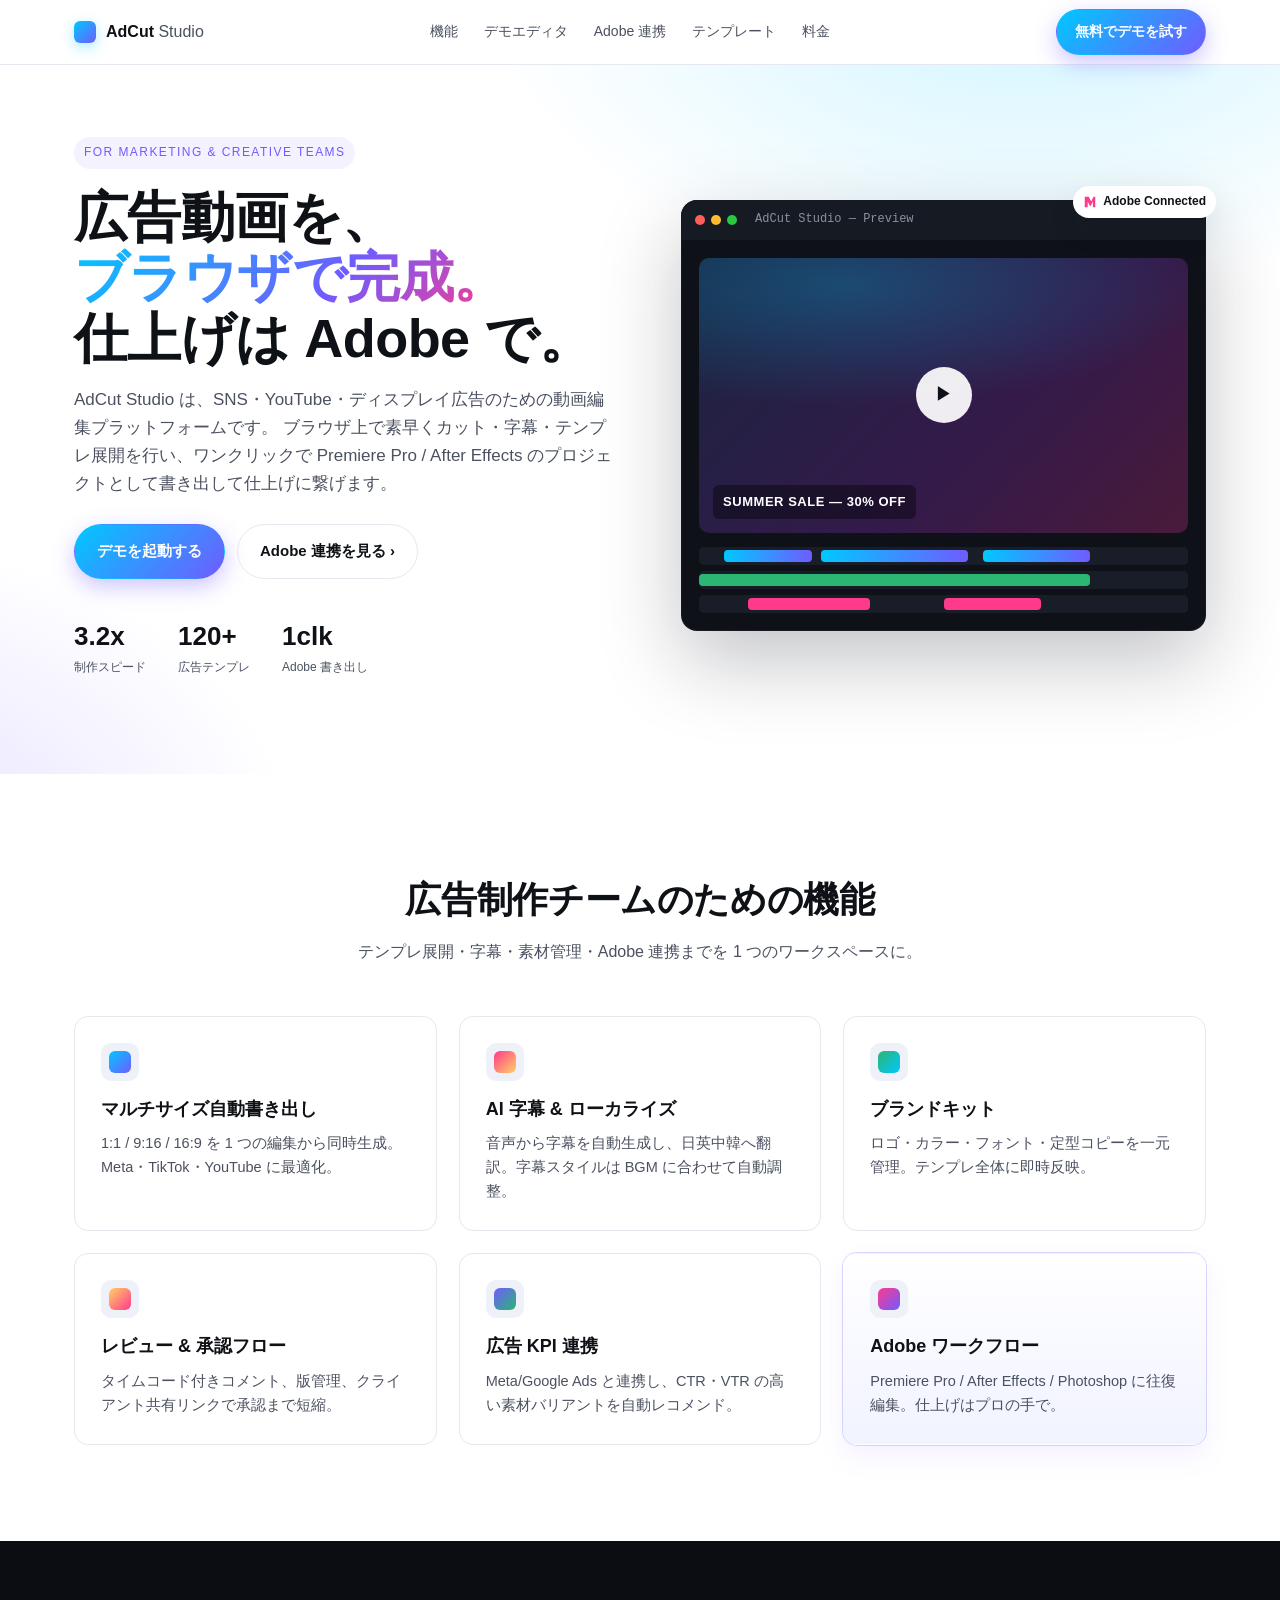
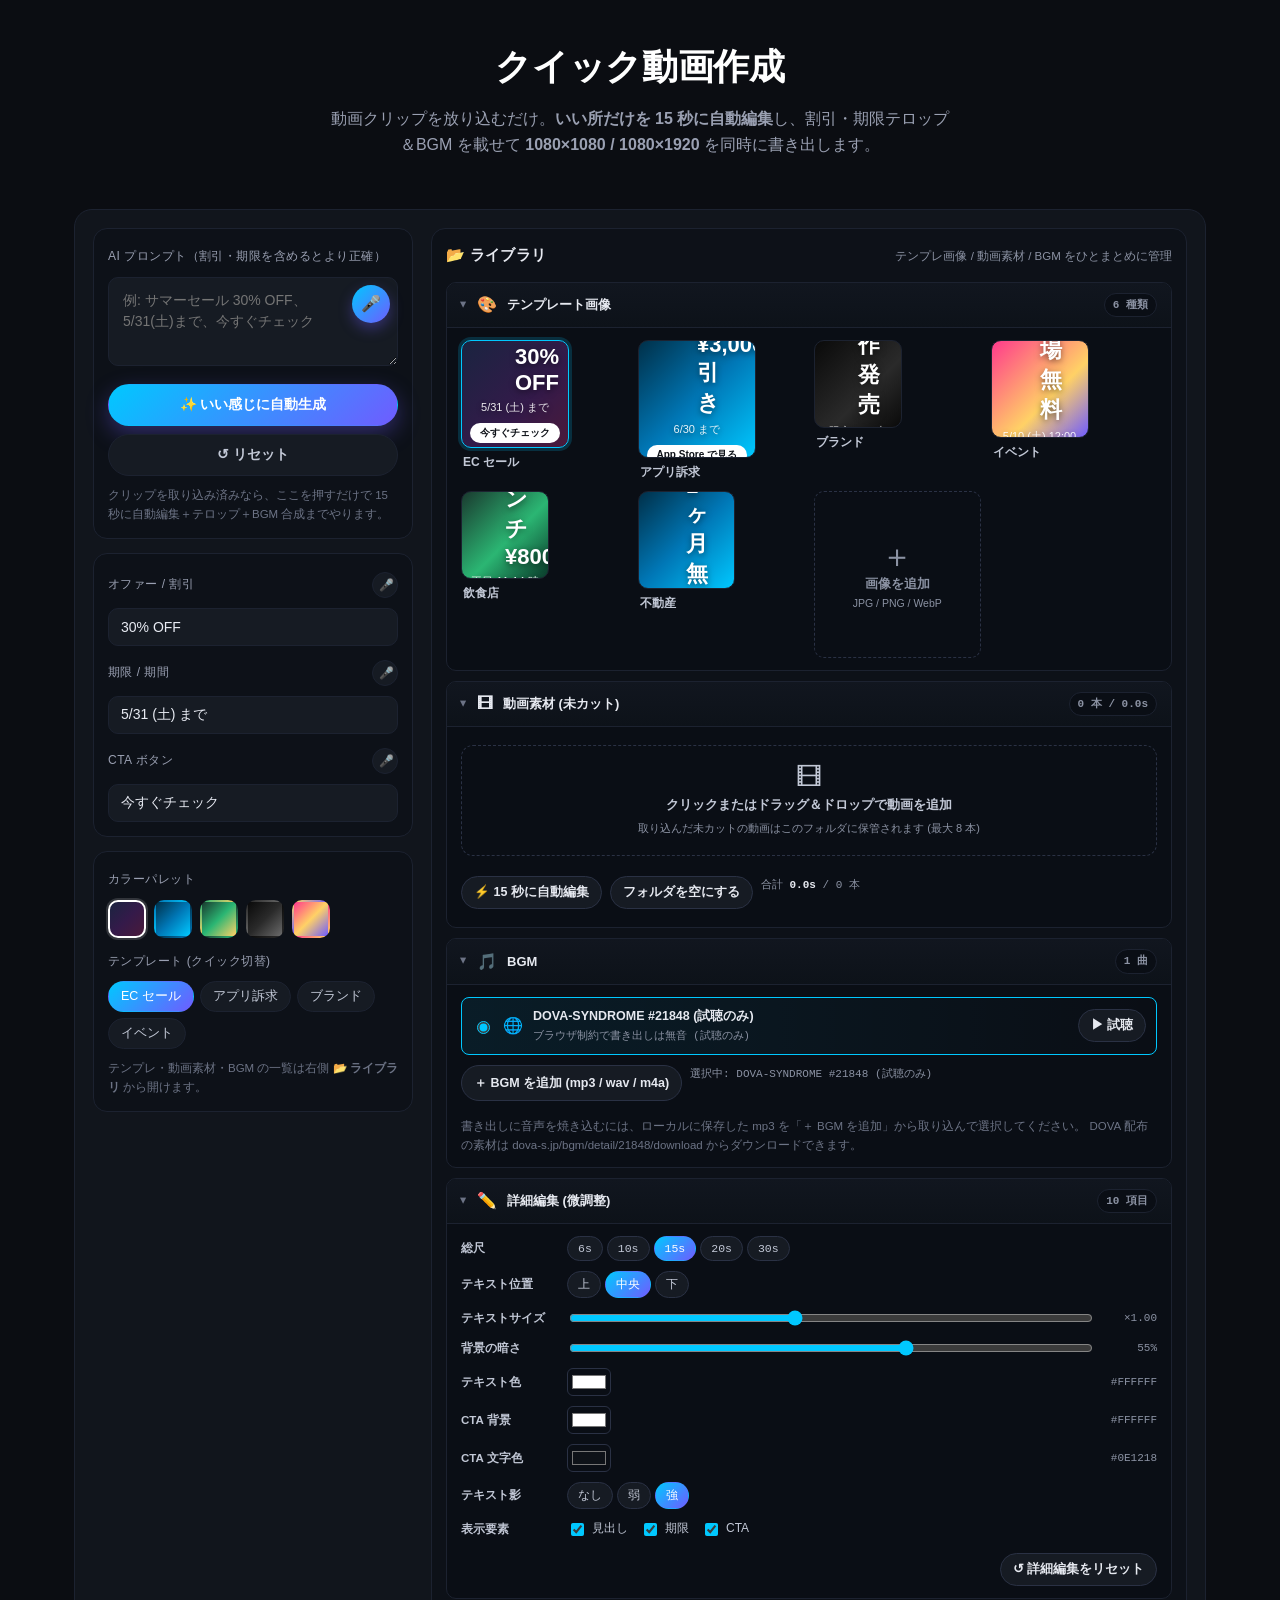
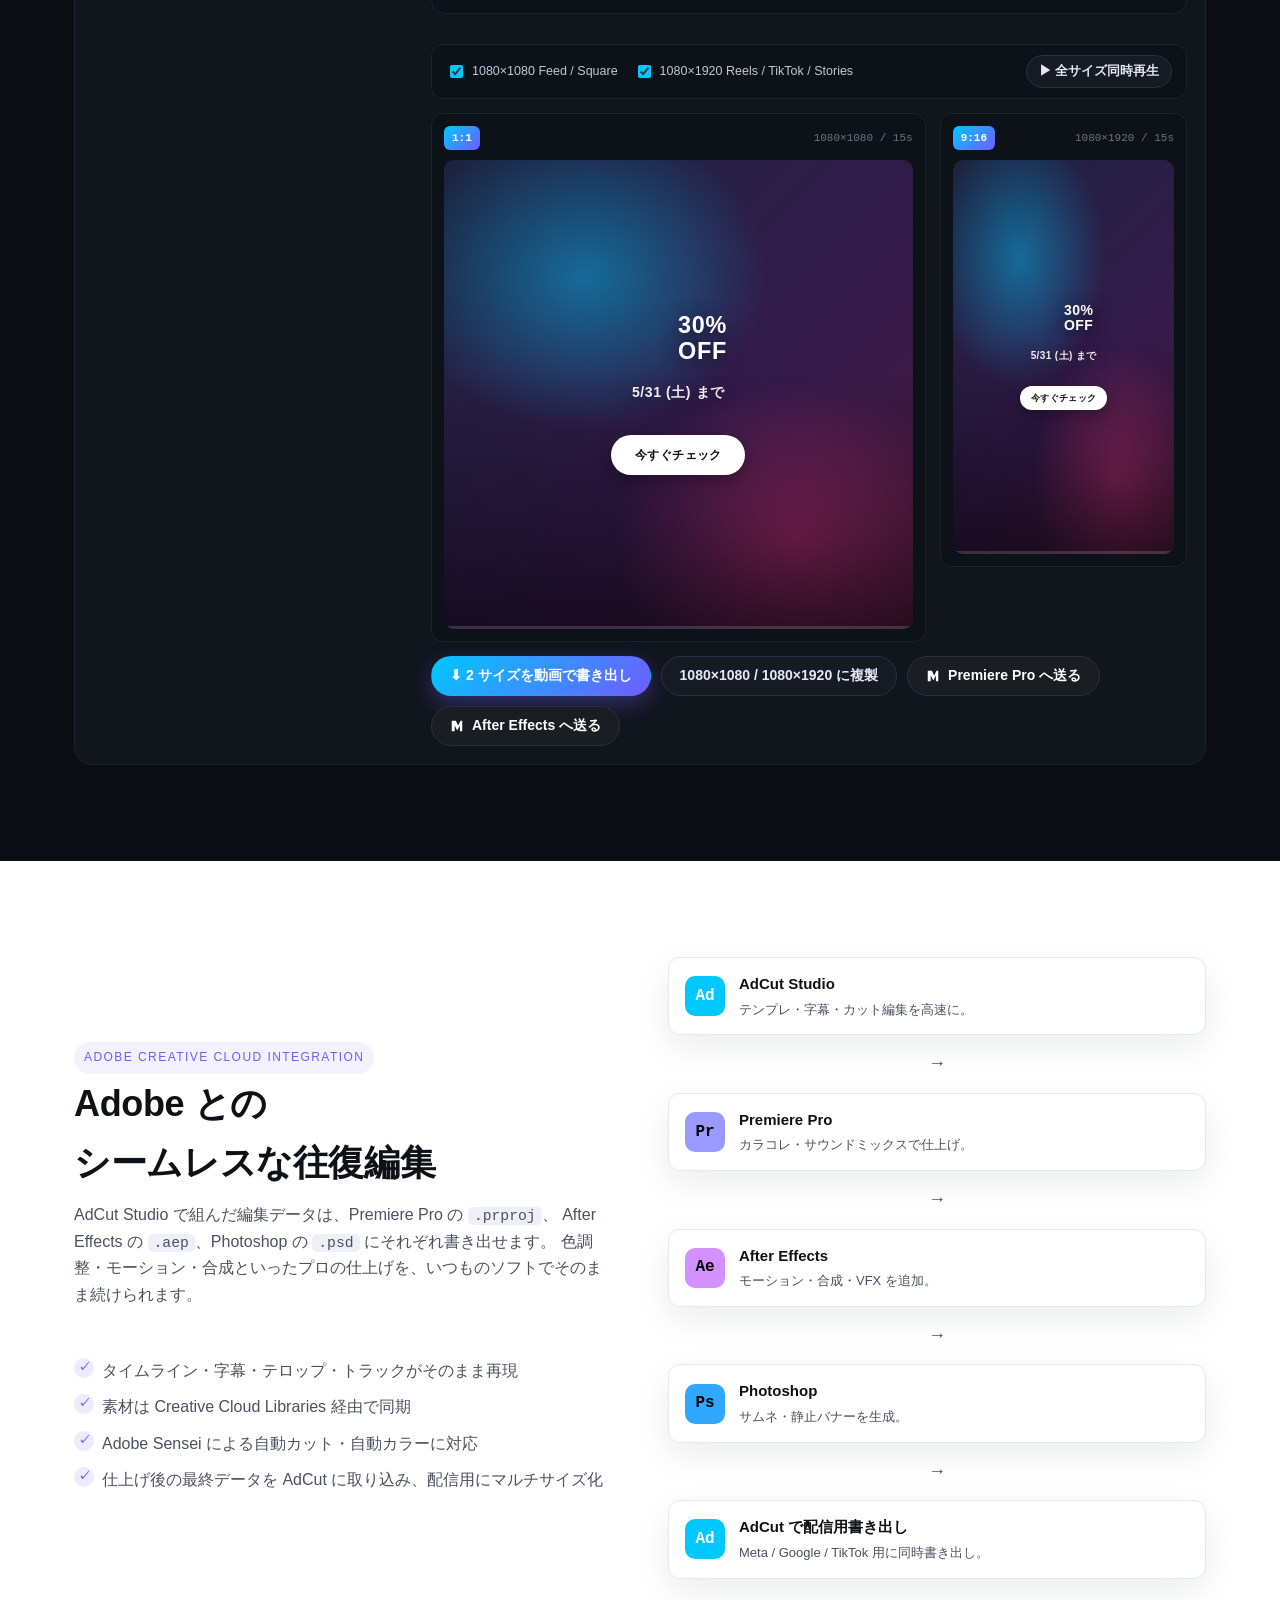
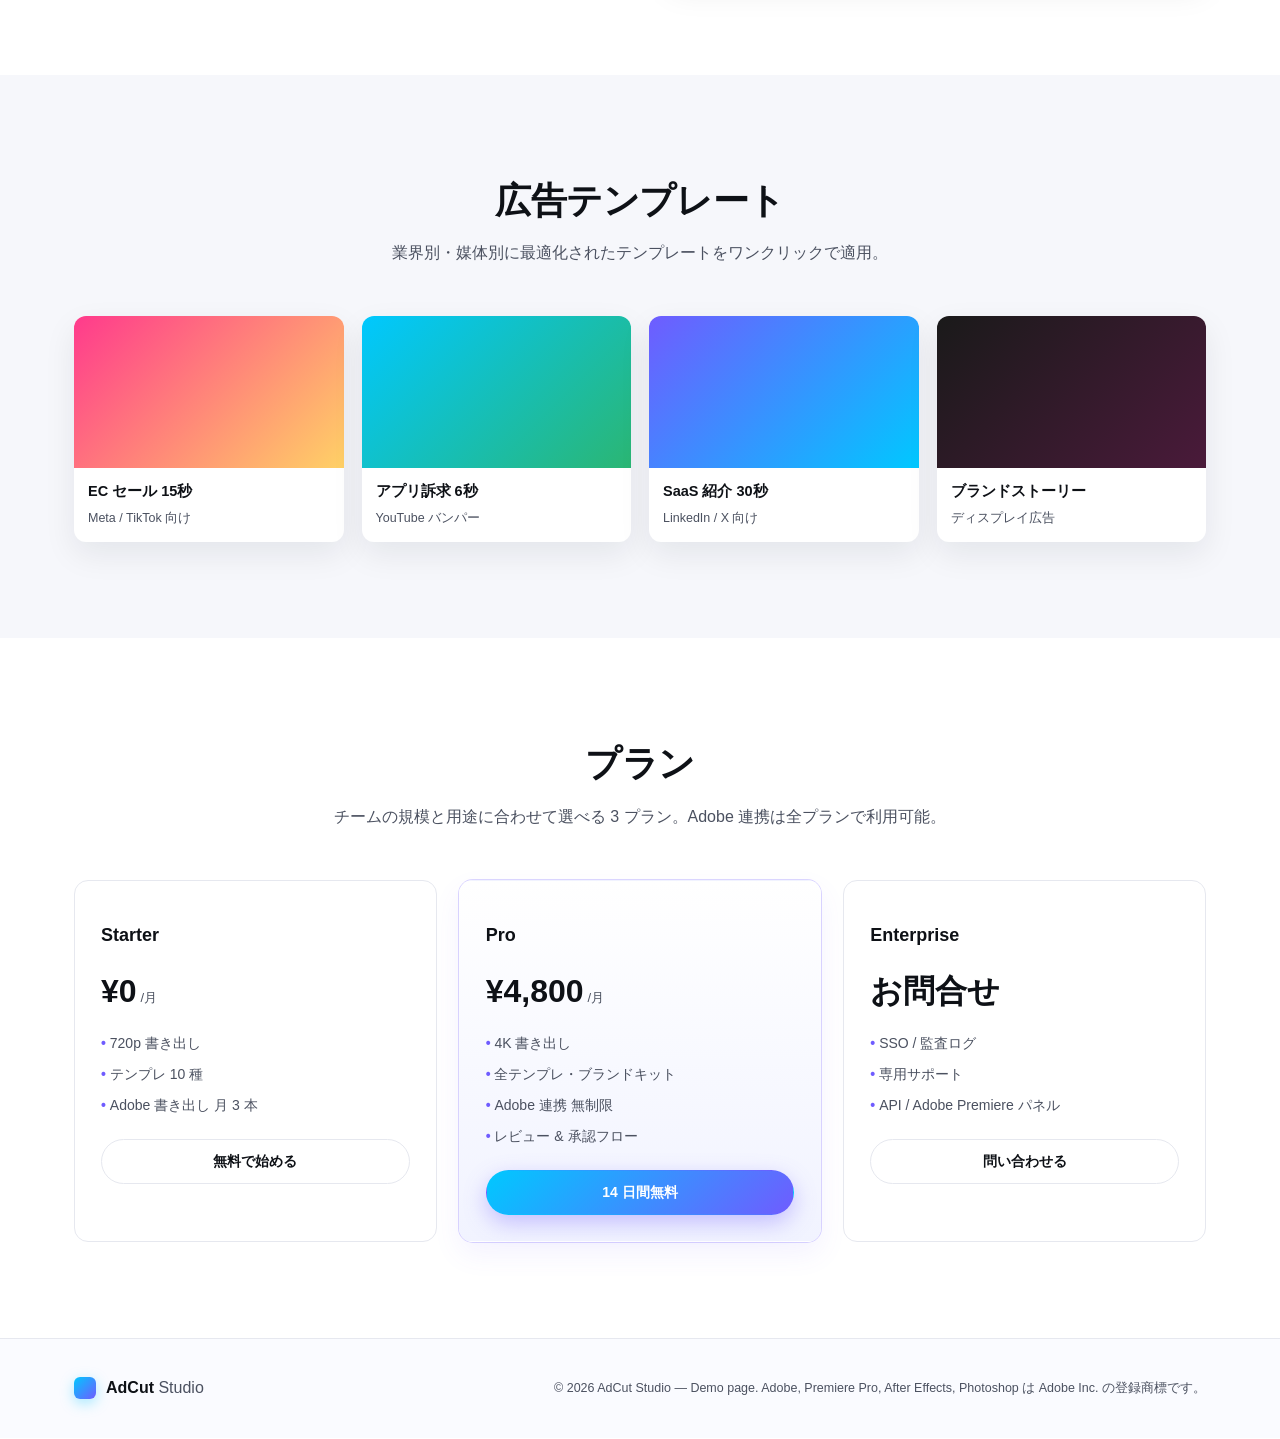
==== index.html @ 13249716 "ライブラリに「✏️ 詳細編集」フォルダを追加して微調整可能に 調整できる項目 (state.fine 経由): - 総尺 (6 / 10 / 15 / 20 / 30 秒) — 自動編集ボタンにも反映" ====
<!DOCTYPE html>
<html lang="ja">
<head>
<meta charset="UTF-8" />
<meta name="viewport" content="width=device-width, initial-scale=1.0" />
<title>AdCut Studio — 広告動画編集 × Adobe 連携デモ</title>
<link rel="stylesheet" href="styles.css" />
</head>
<body>

<header class="site-header">
  <div class="container nav">
    <a href="#" class="logo">
      <span class="logo-mark"></span>
      <span class="logo-text">AdCut <em>Studio</em></span>
    </a>
    <nav class="nav-links">
      <a href="#features">機能</a>
      <a href="#editor">デモエディタ</a>
      <a href="#adobe">Adobe 連携</a>
      <a href="#templates">テンプレート</a>
      <a href="#pricing">料金</a>
    </nav>
    <a href="#editor" class="btn btn-primary">無料でデモを試す</a>
  </div>
</header>

<section class="hero">
  <div class="container hero-grid">
    <div class="hero-copy">
      <span class="eyebrow">For Marketing & Creative Teams</span>
      <h1>広告動画を、<br /><span class="grad">ブラウザで完成。</span><br />仕上げは Adobe で。</h1>
      <p class="lead">
        AdCut Studio は、SNS・YouTube・ディスプレイ広告のための動画編集プラットフォームです。
        ブラウザ上で素早くカット・字幕・テンプレ展開を行い、ワンクリックで
        Premiere Pro / After Effects のプロジェクトとして書き出して仕上げに繋げます。
      </p>
      <div class="hero-cta">
        <a href="#editor" class="btn btn-primary btn-lg">デモを起動する</a>
        <a href="#adobe" class="btn btn-ghost btn-lg">Adobe 連携を見る ›</a>
      </div>
      <ul class="hero-stats">
        <li><strong>3.2x</strong><span>制作スピード</span></li>
        <li><strong>120+</strong><span>広告テンプレ</span></li>
        <li><strong>1clk</strong><span>Adobe 書き出し</span></li>
      </ul>
    </div>
    <div class="hero-visual">
      <div class="mock-window">
        <div class="mock-bar">
          <span></span><span></span><span></span>
          <p>AdCut Studio — Preview</p>
        </div>
        <div class="mock-screen">
          <div class="mock-preview">
            <div class="mock-play">▶</div>
            <div class="mock-caption">SUMMER SALE — 30% OFF</div>
          </div>
          <div class="mock-timeline">
            <div class="track track-v"><span style="left:5%;width:18%"></span><span style="left:25%;width:30%"></span><span style="left:58%;width:22%"></span></div>
            <div class="track track-a"><span style="left:0%;width:80%"></span></div>
            <div class="track track-t"><span style="left:10%;width:25%"></span><span style="left:50%;width:20%"></span></div>
          </div>
        </div>
      </div>
      <div class="badge badge-adobe">
        <svg viewBox="0 0 24 24" width="14" height="14" fill="currentColor"><path d="M3 3h7l4 8 4-8h3v18h-4V11l-4 8h-1l-4-8v10H3z"/></svg>
        Adobe Connected
      </div>
    </div>
  </div>
</section>

<section id="features" class="section">
  <div class="container">
    <h2 class="section-title">広告制作チームのための機能</h2>
    <p class="section-sub">テンプレ展開・字幕・素材管理・Adobe 連携までを 1 つのワークスペースに。</p>
    <div class="grid-3">
      <div class="card">
        <div class="card-icon i-cut"></div>
        <h3>マルチサイズ自動書き出し</h3>
        <p>1:1 / 9:16 / 16:9 を 1 つの編集から同時生成。Meta・TikTok・YouTube に最適化。</p>
      </div>
      <div class="card">
        <div class="card-icon i-text"></div>
        <h3>AI 字幕 & ローカライズ</h3>
        <p>音声から字幕を自動生成し、日英中韓へ翻訳。字幕スタイルは BGM に合わせて自動調整。</p>
      </div>
      <div class="card">
        <div class="card-icon i-brand"></div>
        <h3>ブランドキット</h3>
        <p>ロゴ・カラー・フォント・定型コピーを一元管理。テンプレ全体に即時反映。</p>
      </div>
      <div class="card">
        <div class="card-icon i-team"></div>
        <h3>レビュー & 承認フロー</h3>
        <p>タイムコード付きコメント、版管理、クライアント共有リンクで承認まで短縮。</p>
      </div>
      <div class="card">
        <div class="card-icon i-data"></div>
        <h3>広告 KPI 連携</h3>
        <p>Meta/Google Ads と連携し、CTR・VTR の高い素材バリアントを自動レコメンド。</p>
      </div>
      <div class="card card-accent">
        <div class="card-icon i-adobe"></div>
        <h3>Adobe ワークフロー</h3>
        <p>Premiere Pro / After Effects / Photoshop に往復編集。仕上げはプロの手で。</p>
      </div>
    </div>
  </div>
</section>

<section id="editor" class="section section-dark">
  <div class="container">
    <h2 class="section-title light">クイック動画作成</h2>
    <p class="section-sub light">動画クリップを放り込むだけ。<strong>いい所だけを 15 秒に自動編集</strong>し、割引・期限テロップ＆BGM を載せて <strong>1080×1080 / 1080×1920</strong> を同時に書き出します。</p>

    <div class="qe">
      <aside class="qe-side">
        <div class="prompt-card">
          <label class="qe-label">AI プロンプト（割引・期限を含めるとより正確）</label>
          <div class="prompt-input">
            <textarea id="aiPrompt" rows="3" placeholder="例: サマーセール 30% OFF、5/31(土)まで、今すぐチェック"></textarea>
            <button id="micPrompt" class="mic" title="音声入力">
              <span class="mic-dot"></span>🎤
            </button>
          </div>
          <div class="prompt-actions">
            <button id="genBtn" class="btn btn-primary full">✨ いい感じに自動生成</button>
            <button id="resetBtn" class="btn btn-ghost full" title="入力内容を初期状態に戻します">↺ リセット</button>
          </div>
          <p class="hint" id="micHint">クリップを取り込み済みなら、ここを押すだけで 15 秒に自動編集＋テロップ＋BGM 合成までやります。</p>
        </div>

        <div class="field-card">
          <label class="qe-label">オファー / 割引
            <button class="mic-mini" data-target="headline" title="この欄に音声入力">🎤</button>
          </label>
          <input id="headlineInput" type="text" value="30% OFF" placeholder="例: 30% OFF / ¥1,000 引き" />

          <label class="qe-label">期限 / 期間
            <button class="mic-mini" data-target="subline" title="この欄に音声入力">🎤</button>
          </label>
          <input id="sublineInput" type="text" value="5/31 (土) まで" placeholder="例: 5/31 (土) まで" />

          <label class="qe-label">CTA ボタン
            <button class="mic-mini" data-target="cta" title="この欄に音声入力">🎤</button>
          </label>
          <input id="ctaInput" type="text" value="今すぐチェック" />
        </div>

        <div class="field-card">
          <label class="qe-label">カラーパレット</label>
          <div class="palette-grid">
            <button class="pal pal-sunset active" data-palette="sunset" title="サンセット"></button>
            <button class="pal pal-ocean" data-palette="ocean" title="オーシャン"></button>
            <button class="pal pal-forest" data-palette="forest" title="フォレスト"></button>
            <button class="pal pal-mono" data-palette="mono" title="モノトーン"></button>
            <button class="pal pal-candy" data-palette="candy" title="キャンディ"></button>
          </div>

          <label class="qe-label">テンプレート (クイック切替)</label>
          <div class="tpl-row">
            <button class="tpl-chip active" data-tpl="ec">EC セール</button>
            <button class="tpl-chip" data-tpl="app">アプリ訴求</button>
            <button class="tpl-chip" data-tpl="brand">ブランド</button>
            <button class="tpl-chip" data-tpl="event">イベント</button>
          </div>
          <p class="hint">テンプレ・動画素材・BGM の一覧は右側 <strong>📂 ライブラリ</strong> から開けます。</p>
        </div>
      </aside>

      <main class="qe-main">
        <section class="library" aria-label="アセットライブラリ">
          <div class="library-head">
            <span class="library-title">📂 ライブラリ</span>
            <span class="library-sub">テンプレ画像 / 動画素材 / BGM をひとまとめに管理</span>
          </div>

          <details class="lib-folder" id="folderTemplates" open>
            <summary>
              <span class="folder-icon">🎨</span>
              <span class="folder-name">テンプレート画像</span>
              <span class="folder-count" id="libCntTpl">0 種類</span>
            </summary>
            <div class="lib-grid lib-grid-tpl" id="libGridTpl"></div>
          </details>

          <details class="lib-folder" id="folderVideos" open>
            <summary>
              <span class="folder-icon">🎞</span>
              <span class="folder-name">動画素材 (未カット)</span>
              <span class="folder-count" id="libCntVid">0 本 / 0.0s</span>
            </summary>
            <div class="lib-folder-body">
              <label class="dropzone" id="dropzone">
                <input id="clipInput" type="file" accept="video/*" multiple hidden />
                <div class="dz-icon">🎞</div>
                <div class="dz-main">クリックまたはドラッグ＆ドロップで動画を追加</div>
                <div class="dz-sub">取り込んだ未カットの動画はこのフォルダに保管されます (最大 8 本)</div>
              </label>
              <div class="lib-grid lib-grid-vid" id="clipList"></div>
              <div class="clip-actions">
                <button class="btn btn-ghost btn-sm" id="autoArrangeBtn" type="button" title="合計 15 秒になるよう各クリップから中央付近を抜き出します">⚡ 15 秒に自動編集</button>
                <button class="btn btn-ghost btn-sm" id="clearClipsBtn" type="button">フォルダを空にする</button>
                <span class="total-meta" id="totalMeta">合計 0.0s / 0 本</span>
              </div>
            </div>
          </details>

          <details class="lib-folder" id="folderAudio" open>
            <summary>
              <span class="folder-icon">🎵</span>
              <span class="folder-name">BGM</span>
              <span class="folder-count" id="libCntAud">0 曲</span>
            </summary>
            <div class="lib-folder-body">
              <audio id="bgmAudio" preload="none"></audio>
              <ul class="lib-list lib-list-aud" id="bgmList"></ul>
              <div class="clip-actions">
                <label class="btn btn-ghost btn-sm" for="bgmFile">＋ BGM を追加 (mp3 / wav / m4a)</label>
                <input type="file" id="bgmFile" accept="audio/*" hidden />
                <span class="total-meta" id="bgmStatus">未選択</span>
              </div>
              <p class="hint">
                書き出しに音声を焼き込むには、ローカルに保存した mp3 を「＋ BGM を追加」から取り込んで選択してください。
                DOVA 配布の素材は
                <a href="https://dova-s.jp/bgm/detail/21848/download" target="_blank" rel="noopener">dova-s.jp/bgm/detail/21848/download</a>
                からダウンロードできます。
              </p>
            </div>
          </details>
          <details class="lib-folder" id="folderTune" open>
            <summary>
              <span class="folder-icon">✏️</span>
              <span class="folder-name">詳細編集 (微調整)</span>
              <span class="folder-count" id="libCntTune">10 項目</span>
            </summary>
            <div class="lib-folder-body tune-grid">
              <div class="tune-row">
                <label class="tune-label">総尺</label>
                <div class="tune-pills" id="tuneDurPills">
                  <button type="button" class="tune-pill" data-dur="6">6s</button>
                  <button type="button" class="tune-pill" data-dur="10">10s</button>
                  <button type="button" class="tune-pill active" data-dur="15">15s</button>
                  <button type="button" class="tune-pill" data-dur="20">20s</button>
                  <button type="button" class="tune-pill" data-dur="30">30s</button>
                </div>
              </div>
              <div class="tune-row">
                <label class="tune-label">テキスト位置</label>
                <div class="tune-pills" id="tunePosPills">
                  <button type="button" class="tune-pill" data-tpos="top">上</button>
                  <button type="button" class="tune-pill active" data-tpos="center">中央</button>
                  <button type="button" class="tune-pill" data-tpos="bottom">下</button>
                </div>
              </div>
              <div class="tune-row">
                <label class="tune-label">テキストサイズ</label>
                <input type="range" id="tuneScale" min="0.7" max="1.4" step="0.05" value="1" />
                <span class="tune-val" id="tuneScaleVal">×1.00</span>
              </div>
              <div class="tune-row">
                <label class="tune-label">背景の暗さ</label>
                <input type="range" id="tuneDim" min="0" max="0.85" step="0.05" value="0.55" />
                <span class="tune-val" id="tuneDimVal">55%</span>
              </div>
              <div class="tune-row">
                <label class="tune-label">テキスト色</label>
                <input type="color" id="tuneTextColor" value="#ffffff" />
                <span class="tune-val" id="tuneTextColorVal">#FFFFFF</span>
              </div>
              <div class="tune-row">
                <label class="tune-label">CTA 背景</label>
                <input type="color" id="tuneCtaBg" value="#ffffff" />
                <span class="tune-val" id="tuneCtaBgVal">#FFFFFF</span>
              </div>
              <div class="tune-row">
                <label class="tune-label">CTA 文字色</label>
                <input type="color" id="tuneCtaColor" value="#0e1218" />
                <span class="tune-val" id="tuneCtaColorVal">#0E1218</span>
              </div>
              <div class="tune-row">
                <label class="tune-label">テキスト影</label>
                <div class="tune-pills" id="tuneShadowPills">
                  <button type="button" class="tune-pill" data-shadow="none">なし</button>
                  <button type="button" class="tune-pill" data-shadow="soft">弱</button>
                  <button type="button" class="tune-pill active" data-shadow="strong">強</button>
                </div>
              </div>
              <div class="tune-row">
                <label class="tune-label">表示要素</label>
                <div class="tune-checks">
                  <label><input type="checkbox" id="tuneShowH" checked /> 見出し</label>
                  <label><input type="checkbox" id="tuneShowS" checked /> 期限</label>
                  <label><input type="checkbox" id="tuneShowC" checked /> CTA</label>
                </div>
              </div>
              <div class="tune-actions">
                <button type="button" class="btn btn-ghost btn-sm" id="tuneReset">↺ 詳細編集をリセット</button>
              </div>
            </div>
          </details>
        </section>

        <div class="size-toolbar">
          <div class="size-toggle">
            <label class="chk"><input type="checkbox" data-size="1:1" checked /> <span>1080×1080 Feed / Square</span></label>
            <label class="chk"><input type="checkbox" data-size="9:16" checked /> <span>1080×1920 Reels / TikTok / Stories</span></label>
          </div>
          <button id="playAll" class="btn btn-ghost btn-sm">▶ 全サイズ同時再生</button>
        </div>

        <div class="multi-preview multi-preview-2" id="multiPreview">
          <div class="size-card" data-size="1:1">
            <header><span class="size-label">1:1</span><span class="size-meta">1080×1080 / 15s</span></header>
            <div class="ad-frame ratio-1-1">
              <div class="ad-bg"></div>
              <img class="ad-bg-image" alt="" />
              <video class="ad-video" muted playsinline preload="auto"></video>
              <div class="ad-overlay"></div>
              <div class="ad-stack">
                <div class="ad-headline">30% OFF</div>
                <div class="ad-subline">5/31 (土) まで</div>
                <div class="ad-cta">今すぐチェック</div>
              </div>
              <div class="ad-progress"><div class="ad-progress-fill"></div></div>
            </div>
          </div>
          <div class="size-card" data-size="9:16">
            <header><span class="size-label">9:16</span><span class="size-meta">1080×1920 / 15s</span></header>
            <div class="ad-frame ratio-9-16">
              <div class="ad-bg"></div>
              <img class="ad-bg-image" alt="" />
              <video class="ad-video" muted playsinline preload="auto"></video>
              <div class="ad-overlay"></div>
              <div class="ad-stack">
                <div class="ad-headline">30% OFF</div>
                <div class="ad-subline">5/31 (土) まで</div>
                <div class="ad-cta">今すぐチェック</div>
              </div>
              <div class="ad-progress"><div class="ad-progress-fill"></div></div>
            </div>
          </div>
        </div>

        <div class="export-progress" id="exportProgress" hidden>
          <div class="ep-label" id="epLabel">準備中…</div>
          <div class="ep-bar"><div class="ep-fill" id="epFill"></div></div>
        </div>

        <div class="qe-actions">
          <button class="btn btn-primary" id="exportAll">⬇ 2 サイズを動画で書き出し</button>
          <button class="btn btn-ghost" id="duplicateBtn">1080×1080 / 1080×1920 に複製</button>
          <button class="btn btn-adobe" id="exportPpro">
            <svg viewBox="0 0 24 24" width="14" height="14" fill="currentColor"><path d="M3 3h7l4 8 4-8h3v18h-4V11l-4 8h-1l-4-8v10H3z"/></svg>
            Premiere Pro へ送る
          </button>
          <button class="btn btn-adobe" id="exportAe">
            <svg viewBox="0 0 24 24" width="14" height="14" fill="currentColor"><path d="M3 3h7l4 8 4-8h3v18h-4V11l-4 8h-1l-4-8v10H3z"/></svg>
            After Effects へ送る
          </button>
        </div>

        <div class="toast" id="toast"></div>
        <div class="rec-indicator" id="recIndicator"><span class="rec-dot"></span>聞いています…</div>
      </main>
    </div>
  </div>
</section>

<section id="adobe" class="section">
  <div class="container adobe-grid">
    <div>
      <span class="eyebrow">Adobe Creative Cloud Integration</span>
      <h2 class="section-title left">Adobe との<br />シームレスな往復編集</h2>
      <p class="section-sub left">
        AdCut Studio で組んだ編集データは、Premiere Pro の <code>.prproj</code>、
        After Effects の <code>.aep</code>、Photoshop の <code>.psd</code> にそれぞれ書き出せます。
        色調整・モーション・合成といったプロの仕上げを、いつものソフトでそのまま続けられます。
      </p>
      <ul class="check-list">
        <li>タイムライン・字幕・テロップ・トラックがそのまま再現</li>
        <li>素材は Creative Cloud Libraries 経由で同期</li>
        <li>Adobe Sensei による自動カット・自動カラーに対応</li>
        <li>仕上げ後の最終データを AdCut に取り込み、配信用にマルチサイズ化</li>
      </ul>
    </div>
    <div class="adobe-flow">
      <div class="flow-step">
        <div class="flow-icon" style="background:#00C8FF">Ad</div>
        <div>
          <h4>AdCut Studio</h4>
          <p>テンプレ・字幕・カット編集を高速に。</p>
        </div>
      </div>
      <div class="flow-arrow">→</div>
      <div class="flow-step">
        <div class="flow-icon" style="background:#9999FF;color:#000">Pr</div>
        <div>
          <h4>Premiere Pro</h4>
          <p>カラコレ・サウンドミックスで仕上げ。</p>
        </div>
      </div>
      <div class="flow-arrow">→</div>
      <div class="flow-step">
        <div class="flow-icon" style="background:#D291FF;color:#000">Ae</div>
        <div>
          <h4>After Effects</h4>
          <p>モーション・合成・VFX を追加。</p>
        </div>
      </div>
      <div class="flow-arrow">→</div>
      <div class="flow-step">
        <div class="flow-icon" style="background:#31A8FF;color:#000">Ps</div>
        <div>
          <h4>Photoshop</h4>
          <p>サムネ・静止バナーを生成。</p>
        </div>
      </div>
      <div class="flow-arrow">→</div>
      <div class="flow-step">
        <div class="flow-icon" style="background:#00C8FF">Ad</div>
        <div>
          <h4>AdCut で配信用書き出し</h4>
          <p>Meta / Google / TikTok 用に同時書き出し。</p>
        </div>
      </div>
    </div>
  </div>
</section>

<section id="templates" class="section section-soft">
  <div class="container">
    <h2 class="section-title">広告テンプレート</h2>
    <p class="section-sub">業界別・媒体別に最適化されたテンプレートをワンクリックで適用。</p>
    <div class="tpl-grid">
      <div class="tpl"><div class="tpl-thumb t1"></div><h4>EC セール 15秒</h4><p>Meta / TikTok 向け</p></div>
      <div class="tpl"><div class="tpl-thumb t2"></div><h4>アプリ訴求 6秒</h4><p>YouTube バンパー</p></div>
      <div class="tpl"><div class="tpl-thumb t3"></div><h4>SaaS 紹介 30秒</h4><p>LinkedIn / X 向け</p></div>
      <div class="tpl"><div class="tpl-thumb t4"></div><h4>ブランドストーリー</h4><p>ディスプレイ広告</p></div>
    </div>
  </div>
</section>

<section id="pricing" class="section">
  <div class="container">
    <h2 class="section-title">プラン</h2>
    <p class="section-sub">チームの規模と用途に合わせて選べる 3 プラン。Adobe 連携は全プランで利用可能。</p>
    <div class="grid-3 pricing">
      <div class="card">
        <h3>Starter</h3>
        <div class="price">¥0<span>/月</span></div>
        <ul>
          <li>720p 書き出し</li>
          <li>テンプレ 10 種</li>
          <li>Adobe 書き出し 月 3 本</li>
        </ul>
        <a href="#" class="btn btn-ghost full">無料で始める</a>
      </div>
      <div class="card card-accent">
        <h3>Pro</h3>
        <div class="price">¥4,800<span>/月</span></div>
        <ul>
          <li>4K 書き出し</li>
          <li>全テンプレ・ブランドキット</li>
          <li>Adobe 連携 無制限</li>
          <li>レビュー & 承認フロー</li>
        </ul>
        <a href="#" class="btn btn-primary full">14 日間無料</a>
      </div>
      <div class="card">
        <h3>Enterprise</h3>
        <div class="price">お問合せ<span></span></div>
        <ul>
          <li>SSO / 監査ログ</li>
          <li>専用サポート</li>
          <li>API / Adobe Premiere パネル</li>
        </ul>
        <a href="#" class="btn btn-ghost full">問い合わせる</a>
      </div>
    </div>
  </div>
</section>

<footer class="site-footer">
  <div class="container foot">
    <div class="logo"><span class="logo-mark"></span><span class="logo-text">AdCut <em>Studio</em></span></div>
    <p>© 2026 AdCut Studio — Demo page. Adobe, Premiere Pro, After Effects, Photoshop は Adobe Inc. の登録商標です。</p>
  </div>
</footer>

<script src="app.js"></script>
</body>
</html>
---- styles.css ----
:root {
  --bg: #0b0d12;
  --bg-soft: #f6f7fb;
  --ink: #0e1116;
  --ink-soft: #4b5160;
  --line: #e6e8ef;
  --line-dark: #1f242e;
  --brand: #00c8ff;
  --brand-2: #6f5cff;
  --adobe: #ff3a8c;
  --accent: #ffd166;
  --radius: 14px;
  --shadow: 0 12px 32px rgba(15, 20, 35, 0.08);
  --mono: ui-monospace, SFMono-Regular, Menlo, Consolas, monospace;
}

* { box-sizing: border-box; }
html, body { margin: 0; padding: 0; }
body {
  font-family: "Inter", "Helvetica Neue", "Hiragino Kaku Gothic ProN",
    "Yu Gothic UI", "Meiryo", sans-serif;
  color: var(--ink);
  background: #fff;
  line-height: 1.65;
  -webkit-font-smoothing: antialiased;
}
img { max-width: 100%; display: block; }
a { color: inherit; text-decoration: none; }
code { font-family: var(--mono); background: #eef0f7; padding: 1px 6px; border-radius: 5px; font-size: .92em; }

.container { max-width: 1180px; margin: 0 auto; padding: 0 24px; }

/* HEADER */
.site-header {
  position: sticky; top: 0; z-index: 50;
  background: rgba(255,255,255,.85); backdrop-filter: saturate(180%) blur(12px);
  border-bottom: 1px solid var(--line);
}
.nav { display: flex; align-items: center; justify-content: space-between; height: 64px; }
.logo { display: inline-flex; align-items: center; gap: 10px; font-weight: 700; }
.logo-mark {
  width: 22px; height: 22px; border-radius: 6px;
  background: linear-gradient(135deg, var(--brand), var(--brand-2));
  box-shadow: 0 4px 14px rgba(0, 200, 255, .35);
}
.logo-text em { font-style: normal; color: var(--ink-soft); font-weight: 500; }
.nav-links { display: flex; gap: 26px; }
.nav-links a { color: var(--ink-soft); font-size: 14px; }
.nav-links a:hover { color: var(--ink); }

/* BUTTONS */
.btn {
  display: inline-flex; align-items: center; gap: 8px;
  padding: 10px 18px; border-radius: 999px; font-weight: 600; font-size: 14px;
  border: 1px solid transparent; cursor: pointer; transition: transform .12s ease, box-shadow .12s ease, background .12s;
}
.btn:hover { transform: translateY(-1px); }
.btn-primary { background: linear-gradient(135deg, var(--brand), var(--brand-2)); color: #fff; box-shadow: 0 8px 22px rgba(111,92,255,.35); }
.btn-ghost { background: transparent; color: var(--ink); border-color: var(--line); }
.btn-adobe { background: #1a1d24; color: #fff; border-color: #2a2f3a; }
.btn-adobe:hover { background: #232831; }
.btn-lg { padding: 14px 22px; font-size: 15px; }
.btn.full { width: 100%; justify-content: center; }

/* HERO */
.hero { padding: 72px 0 80px; background:
  radial-gradient(900px 500px at 80% -10%, rgba(0,200,255,.18), transparent 60%),
  radial-gradient(700px 500px at -10% 110%, rgba(111,92,255,.18), transparent 60%),
  #fff;
}
.hero-grid { display: grid; grid-template-columns: 1.05fr 1fr; gap: 56px; align-items: center; }
.eyebrow {
  display: inline-block; font-size: 12px; letter-spacing: .12em; text-transform: uppercase;
  color: var(--brand-2); background: rgba(111,92,255,.08); padding: 6px 10px; border-radius: 999px;
}
.hero-copy h1 { font-size: 54px; line-height: 1.12; margin: 18px 0 18px; letter-spacing: -.01em; }
.grad { background: linear-gradient(135deg, var(--brand), var(--brand-2) 60%, var(--adobe)); -webkit-background-clip: text; background-clip: text; color: transparent; }
.lead { color: var(--ink-soft); font-size: 17px; max-width: 540px; }
.hero-cta { display: flex; gap: 12px; margin-top: 26px; flex-wrap: wrap; }
.hero-stats { list-style: none; padding: 0; display: flex; gap: 32px; margin-top: 36px; }
.hero-stats li { display: flex; flex-direction: column; }
.hero-stats strong { font-size: 26px; }
.hero-stats span { font-size: 12px; color: var(--ink-soft); }

/* MOCK WINDOW */
.hero-visual { position: relative; }
.mock-window {
  background: #0e1218; border-radius: 16px; overflow: hidden;
  box-shadow: 0 30px 80px rgba(15, 20, 35, .25), 0 0 0 1px rgba(255,255,255,.04) inset;
}
.mock-bar { display: flex; align-items: center; gap: 6px; padding: 10px 14px; background: #161b23; }
.mock-bar span { width: 10px; height: 10px; border-radius: 50%; background: #2c323d; }
.mock-bar span:first-child { background: #ff5f57; }
.mock-bar span:nth-child(2) { background: #febc2e; }
.mock-bar span:nth-child(3) { background: #28c840; }
.mock-bar p { color: #8a90a0; font-size: 12px; margin: 0 0 0 12px; font-family: var(--mono); }
.mock-screen { padding: 18px; display: grid; gap: 14px; }
.mock-preview {
  aspect-ratio: 16/9; border-radius: 10px;
  background: linear-gradient(135deg, #1a2440, #341a4a 60%, #4a1a3a);
  position: relative; overflow: hidden;
  display: flex; align-items: center; justify-content: center;
}
.mock-preview::after {
  content: ""; position: absolute; inset: 0;
  background: radial-gradient(600px 200px at 30% 10%, rgba(0,200,255,.25), transparent 60%);
}
.mock-play {
  width: 56px; height: 56px; border-radius: 50%;
  background: rgba(255,255,255,.92); color: #0e1218; display: grid; place-items: center;
  font-size: 18px; z-index: 2;
}
.mock-caption {
  position: absolute; bottom: 14px; left: 14px; right: 14px; z-index: 2;
  color: #fff; font-weight: 700; letter-spacing: .04em;
  background: rgba(0,0,0,.4); padding: 6px 10px; border-radius: 6px; font-size: 13px; width: max-content;
}
.mock-timeline { display: grid; gap: 6px; }
.mock-timeline .track { position: relative; height: 18px; background: #181d27; border-radius: 5px; }
.mock-timeline .track span { position: absolute; top: 3px; bottom: 3px; border-radius: 4px; }
.track-v span { background: linear-gradient(90deg, #00c8ff, #6f5cff); }
.track-a span { background: #2bb673; }
.track-t span { background: #ff3a8c; }

.badge {
  position: absolute; top: -14px; right: -10px;
  background: #fff; color: #0e1218; padding: 6px 10px; border-radius: 999px; font-size: 12px; font-weight: 700;
  box-shadow: var(--shadow); display: inline-flex; align-items: center; gap: 6px;
}
.badge-adobe svg { color: var(--adobe); }

/* SECTIONS */
.section { padding: 96px 0; }
.section-soft { background: var(--bg-soft); }
.section-dark { background: #0b0d12; color: #e6e8ef; }
.section-dark code { background: #1c2230; color: #e6e8ef; }
.section-dark .btn-ghost {
  background: #161b23; color: #e6e9f0; border-color: #2a3144;
}
.section-dark .btn-ghost:hover {
  background: #1f2632; border-color: #00c8ff; color: #fff;
}
.section-dark label.btn-ghost { display: inline-flex; align-items: center; }
.section-dark .section-sub { color: #aab0c0; }
.section-title { font-size: 36px; letter-spacing: -.01em; text-align: center; margin: 0 0 10px; }
.section-title.left { text-align: left; }
.section-title.light { color: #fff; }
.section-sub { text-align: center; color: var(--ink-soft); margin: 0 auto 50px; max-width: 620px; }
.section-sub.left { text-align: left; margin-left: 0; }
.section-sub.light { color: #9aa0b2; }

/* CARD GRID */
.grid-3 { display: grid; grid-template-columns: repeat(3, 1fr); gap: 22px; }
.card {
  background: #fff; border: 1px solid var(--line); border-radius: var(--radius); padding: 26px;
  transition: transform .15s ease, box-shadow .15s ease;
}
.card:hover { transform: translateY(-3px); box-shadow: var(--shadow); }
.card h3 { margin: 14px 0 8px; font-size: 18px; }
.card p { margin: 0; color: var(--ink-soft); font-size: 14.5px; }
.card-accent { border-color: transparent; background: linear-gradient(180deg, #fff, #f1f3ff); box-shadow: 0 0 0 1px rgba(111,92,255,.25), 0 12px 28px rgba(111,92,255,.08); }
.card-icon { width: 38px; height: 38px; border-radius: 10px; background: #eef1f7; position: relative; }
.i-cut::after, .i-text::after, .i-brand::after, .i-team::after, .i-data::after, .i-adobe::after {
  content: ""; position: absolute; inset: 8px; border-radius: 6px;
}
.i-cut::after { background: linear-gradient(135deg, #00c8ff, #6f5cff); }
.i-text::after { background: linear-gradient(135deg, #ff3a8c, #ffd166); }
.i-brand::after { background: linear-gradient(135deg, #2bb673, #00c8ff); }
.i-team::after { background: linear-gradient(135deg, #ffd166, #ff3a8c); }
.i-data::after { background: linear-gradient(135deg, #6f5cff, #2bb673); }
.i-adobe::after { background: linear-gradient(135deg, #ff3a8c, #6f5cff); }

/* QUICK EDITOR */
.qe {
  display: grid; grid-template-columns: 320px 1fr; gap: 18px;
  background: #11151c; border: 1px solid #1c2230; border-radius: 18px; padding: 18px;
}
.qe-side { display: grid; gap: 14px; align-content: start; }
.qe-main { display: grid; gap: 14px; position: relative; }

.qe-label {
  display: flex; align-items: center; justify-content: space-between;
  font-size: 12px; letter-spacing: .04em; color: #9aa0b2; text-transform: uppercase;
  margin-top: 4px;
}
.prompt-card, .field-card {
  background: #0d1118; border: 1px solid #1c2230; border-radius: 14px; padding: 14px;
  display: grid; gap: 10px;
}
.prompt-input { position: relative; }
#aiPrompt {
  width: 100%; resize: vertical; min-height: 78px;
  background: #161b23; color: #e8ebf3; border: 1px solid #1c2230; border-radius: 10px;
  padding: 12px 56px 12px 14px; font-size: 14px; font-family: inherit; line-height: 1.5;
}
#aiPrompt:focus { outline: 2px solid rgba(0,200,255,.5); border-color: transparent; }
.mic {
  position: absolute; right: 8px; top: 8px;
  width: 38px; height: 38px; border-radius: 50%;
  background: linear-gradient(135deg, #00c8ff, #6f5cff); color: #fff; border: none; cursor: pointer;
  font-size: 16px; display: grid; place-items: center;
  box-shadow: 0 6px 14px rgba(111,92,255,.35);
}
.mic.recording { background: linear-gradient(135deg, #ff3a8c, #ff1f5e); animation: pulse 1.2s ease-in-out infinite; }
@keyframes pulse { 0%,100% { box-shadow: 0 0 0 0 rgba(255,58,140,.6); } 50% { box-shadow: 0 0 0 10px rgba(255,58,140,0); } }
.mic-dot { display: none; }

.prompt-actions { display: grid; gap: 8px; }
.prompt-actions .btn { padding: 11px 16px; }
.prompt-actions .btn-ghost { background: #161b23; color: #c2c8d6; border-color: #1c2230; }
.prompt-actions .btn-ghost:hover { background: #1c2230; }
.hint { margin: 0; font-size: 11.5px; color: #6c7385; }

.field-card input[type="text"] {
  background: #161b23; color: #e8ebf3; border: 1px solid #1c2230; border-radius: 10px;
  padding: 10px 12px; font-size: 14px; font-family: inherit;
}
.field-card input[type="text"]:focus { outline: 2px solid rgba(0,200,255,.5); border-color: transparent; }
.mic-mini {
  width: 26px; height: 26px; border-radius: 50%;
  background: #161b23; color: #c2c8d6; border: 1px solid #1c2230; cursor: pointer;
  font-size: 12px; display: grid; place-items: center;
}
.mic-mini.recording { background: #ff3a8c; color: #fff; border-color: transparent; animation: pulse 1.2s ease-in-out infinite; }

.palette-grid { display: flex; gap: 8px; flex-wrap: wrap; }
.pal {
  width: 38px; height: 38px; border-radius: 10px; border: 2px solid transparent; cursor: pointer;
  transition: transform .12s;
}
.pal:hover { transform: scale(1.06); }
.pal.active { border-color: #fff; box-shadow: 0 0 0 2px rgba(255,255,255,.15); }
.pal-sunset { background: linear-gradient(135deg, #1a2440, #341a4a 50%, #4a1a3a); }
.pal-ocean  { background: linear-gradient(135deg, #003049, #0077b6 50%, #00c8ff); }
.pal-forest { background: linear-gradient(135deg, #1a3a2f, #2bb673 50%, #ffd166); }
.pal-mono   { background: linear-gradient(135deg, #0a0a0a, #2a2a2a 50%, #6a6a6a); }
.pal-candy  { background: linear-gradient(135deg, #ff3a8c, #ffd166 50%, #6f5cff); }

.tpl-row { display: flex; gap: 6px; flex-wrap: wrap; }
.tpl-chip {
  background: #161b23; color: #c2c8d6; border: 1px solid #1c2230; border-radius: 999px;
  padding: 6px 12px; font-size: 12.5px; cursor: pointer;
}
.tpl-chip:hover { border-color: #2a313f; }
.tpl-chip.active { background: linear-gradient(135deg, #00c8ff, #6f5cff); color: #fff; border-color: transparent; }

/* SIZE TOOLBAR */
.size-toolbar {
  display: flex; align-items: center; justify-content: space-between; gap: 16px; flex-wrap: wrap;
  background: #0d1118; border: 1px solid #1c2230; border-radius: 12px; padding: 10px 14px;
}
.size-toggle { display: flex; gap: 16px; flex-wrap: wrap; }
.chk { display: inline-flex; align-items: center; gap: 6px; color: #c2c8d6; font-size: 12.5px; cursor: pointer; user-select: none; }
.chk input { accent-color: #00c8ff; }
.btn-sm { padding: 7px 12px; font-size: 12.5px; }

/* MULTI-PREVIEW */
.multi-preview {
  display: grid; gap: 14px;
  grid-template-columns: 1.6fr 1fr 0.7fr;
  align-items: start;
}
.multi-preview-2 {
  grid-template-columns: 1.4fr 0.7fr;
  max-width: 820px;
}

/* BGM player */
.bgm-source {
  margin-left: 8px; font-size: 11px; color: #00c8ff; text-decoration: none;
  font-weight: 600; letter-spacing: .02em;
}
.bgm-source:hover { text-decoration: underline; }
.bgm-player {
  display: flex; align-items: center; gap: 10px; flex-wrap: wrap;
  margin: 6px 0 4px;
}
.bgm-meta { font-family: var(--mono); font-size: 11px; color: #6c7385; }

/* LIBRARY (folders panel) */
.library {
  background: #0d1118; border: 1px solid #1c2230; border-radius: 14px;
  padding: 14px; margin-bottom: 16px;
  display: flex; flex-direction: column; gap: 10px;
}
.library-head {
  display: flex; align-items: baseline; justify-content: space-between; gap: 12px;
  margin-bottom: 4px;
}
.library-title { font-weight: 800; color: #e6e9f0; font-size: 15px; letter-spacing: .02em; }
.library-sub   { font-size: 11.5px; color: #8b92a3; }

.lib-folder {
  background: #0a0e15; border: 1px solid #1c2230; border-radius: 10px;
  overflow: hidden;
}
.lib-folder + .lib-folder { margin-top: 0; }
.lib-folder > summary {
  list-style: none; cursor: pointer;
  display: flex; align-items: center; gap: 10px;
  padding: 10px 14px;
  font-weight: 700; color: #e6e9f0; font-size: 13px;
  user-select: none;
  background: linear-gradient(180deg, #11161f 0%, #0d1219 100%);
  border-bottom: 1px solid transparent;
  transition: border-color .15s;
}
.lib-folder[open] > summary { border-bottom-color: #1c2230; }
.lib-folder > summary::-webkit-details-marker { display: none; }
.lib-folder > summary::before {
  content: "▸"; color: #6c7385; font-size: 11px;
  transition: transform .15s; display: inline-block;
}
.lib-folder[open] > summary::before { transform: rotate(90deg); }
.folder-icon { font-size: 16px; line-height: 1; }
.folder-name { flex: 1; }
.folder-count {
  font-family: var(--mono); font-size: 11px; color: #8b92a3;
  background: #0a0e15; border: 1px solid #1c2230;
  padding: 2px 8px; border-radius: 999px;
}
.lib-folder-body { padding: 12px 14px; display: flex; flex-direction: column; gap: 10px; }

/* Template gallery */
.lib-grid-tpl {
  display: grid; grid-template-columns: repeat(auto-fill, minmax(150px, 1fr));
  gap: 10px; padding: 12px 14px;
}
.lib-tile-tpl {
  display: flex; flex-direction: column; gap: 6px;
  padding: 0; background: transparent; border: 0; cursor: pointer; text-align: left;
}
.tpl-prev {
  position: relative; aspect-ratio: 1/1; border-radius: 10px; overflow: hidden;
  border: 1.5px solid #1c2230; transition: border-color .15s, transform .1s;
  display: flex; flex-direction: column; align-items: center; justify-content: center;
  gap: 4px; padding: 8px; color: #fff; text-align: center;
  text-shadow: 0 2px 6px rgba(0,0,0,.5);
}
.lib-tile-tpl:hover .tpl-prev { border-color: #00c8ff; transform: translateY(-1px); }
.lib-tile-tpl.selected .tpl-prev {
  border-color: #00c8ff;
  box-shadow: 0 0 0 3px rgba(0,200,255,.18);
}
.tpl-prev-h { font-weight: 900; font-size: clamp(14px, 4.5cqw, 22px); container-type: inline-size; }
.tpl-prev-s { font-size: 11px; opacity: .9; }
.tpl-prev-c {
  margin-top: 4px; padding: 3px 10px; border-radius: 999px;
  background: #fff; color: #0e1218; font-weight: 800; font-size: 10px;
  text-shadow: none;
}
.tpl-tile-name {
  font-size: 12px; color: #c2c8d6; font-weight: 600; padding: 0 2px;
  white-space: nowrap; overflow: hidden; text-overflow: ellipsis;
}

/* User-uploaded template tiles */
.lib-tile-tpl { position: relative; }
.lib-tile-tpl-user .tpl-prev {
  background-size: cover; background-position: center;
}
.tpl-prev-dim {
  position: absolute; inset: 0;
  background: linear-gradient(0deg, rgba(0,0,0,.55), rgba(0,0,0,0) 60%);
  z-index: 0;
}
.lib-tile-tpl-user .tpl-prev-h,
.lib-tile-tpl-user .tpl-prev-s,
.lib-tile-tpl-user .tpl-prev-c { position: relative; z-index: 1; }
.tpl-del {
  position: absolute; top: 6px; right: 6px;
  width: 22px; height: 22px; border-radius: 50%;
  border: 0; background: rgba(0,0,0,.65); color: #fff;
  cursor: pointer; font-size: 13px; line-height: 1; padding: 0;
  opacity: 0; transition: opacity .15s, background .15s; z-index: 5;
}
.lib-tile-tpl-user:hover .tpl-del,
.lib-tile-tpl-user.selected .tpl-del { opacity: 1; }
.tpl-del:hover { background: #ff3a8c; }

/* "+ Add" template tile */
.lib-tile-add {
  padding: 0; background: transparent; border: 0; cursor: pointer; text-align: center;
}
.tpl-add-prev {
  aspect-ratio: 1/1; border: 1.5px dashed #2a3144; border-radius: 10px;
  display: flex; flex-direction: column; align-items: center; justify-content: center;
  gap: 4px; color: #8b92a3; padding: 8px;
  transition: border-color .15s, color .15s, background .15s, transform .1s;
}
.lib-tile-add:hover .tpl-add-prev {
  border-color: #00c8ff; color: #e6e9f0; background: #0d1422; transform: translateY(-1px);
}
.tpl-add-icon { font-size: 32px; line-height: 1; font-weight: 300; }
.tpl-add-text { font-size: 12.5px; font-weight: 700; }
.tpl-add-sub  { font-size: 10.5px; }

/* Fine-tune panel */
.tune-grid { display: grid; gap: 10px; }
.tune-row {
  display: grid; grid-template-columns: 96px 1fr auto; gap: 10px;
  align-items: center;
}
.tune-label { font-size: 11.5px; color: #c2c8d6; font-weight: 600; }
.tune-pills { display: flex; gap: 4px; flex-wrap: wrap; }
.tune-pill {
  padding: 5px 10px; font-size: 11.5px;
  background: #161b23; color: #c2c8d6;
  border: 1px solid #2a3144; border-radius: 999px;
  cursor: pointer; font-family: var(--mono);
  transition: background .12s, color .12s, border-color .12s;
}
.tune-pill:hover { border-color: #00c8ff; color: #fff; }
.tune-pill.active {
  background: linear-gradient(135deg, #00c8ff, #6f5cff);
  color: #fff; border-color: transparent;
}
.tune-val {
  font-family: var(--mono); font-size: 11px; color: #8b92a3;
  min-width: 56px; text-align: right;
}
.tune-row input[type="range"] { accent-color: #00c8ff; width: 100%; }
.tune-row input[type="color"] {
  width: 44px; height: 28px; border: 1px solid #2a3144; border-radius: 6px;
  background: #0a0e15; cursor: pointer; padding: 2px;
}
.tune-checks {
  display: flex; gap: 12px; flex-wrap: wrap;
  font-size: 12px; color: #c2c8d6;
}
.tune-checks label { display: inline-flex; align-items: center; gap: 5px; cursor: pointer; }
.tune-checks input[type="checkbox"] { accent-color: #00c8ff; }
.tune-actions { display: flex; justify-content: flex-end; padding-top: 4px; }

@media (max-width: 700px) {
  .tune-row { grid-template-columns: 1fr; }
  .tune-val { text-align: left; }
}

/* Videos folder: stack of clip rows */
.lib-grid-vid {
  display: flex; flex-direction: column; gap: 8px;
  max-height: 340px; overflow-y: auto;
}
.lib-grid-vid:empty { display: none; }

/* BGM folder: track list */
.lib-list-aud {
  list-style: none; padding: 0; margin: 0;
  display: flex; flex-direction: column; gap: 6px;
}
.lib-aud-row {
  display: flex; align-items: center; gap: 8px;
  padding: 8px 10px;
  background: #0d1219; border: 1px solid #1c2230; border-radius: 8px;
  transition: border-color .15s, background .15s;
}
.lib-aud-row.selected {
  border-color: #00c8ff;
  background: linear-gradient(90deg, rgba(0,200,255,.08), rgba(0,200,255,0));
}
.aud-pick {
  display: flex; align-items: center; gap: 10px;
  flex: 1; min-width: 0; cursor: pointer;
}
.aud-pick input[type="radio"] { accent-color: #00c8ff; }
.aud-icon { font-size: 16px; line-height: 1; }
.aud-info { display: grid; gap: 2px; min-width: 0; }
.aud-name {
  font-size: 12.5px; font-weight: 700; color: #e6e9f0;
  white-space: nowrap; overflow: hidden; text-overflow: ellipsis;
}
.aud-note { font-family: var(--mono); font-size: 10.5px; color: #8b92a3; }
.aud-play { white-space: nowrap; }
.aud-del {
  width: 26px; height: 26px; border-radius: 50%;
  border: 1px solid #2a3144; background: #0a0e15; color: #c2c8d6;
  cursor: pointer; font-size: 14px; line-height: 1;
}
.aud-del:hover { background: #ff3a8c; border-color: #ff3a8c; color: #fff; }

.bgm-upload {
  display: inline-block; margin: 4px 0 6px;
  padding: 7px 12px; border-radius: 8px;
  border: 1px dashed #2a3144; background: #0a0e15;
  font-size: 12px; color: #c2c8d6; cursor: pointer;
  transition: border-color .15s, background .15s;
}
.bgm-upload:hover { border-color: #00c8ff; background: #0d1422; }

.export-progress {
  margin: 4px 0 12px; padding: 10px 14px;
  background: #0d1118; border: 1px solid #1c2230; border-radius: 10px;
}
.ep-label {
  font-family: var(--mono); font-size: 12px; color: #c2c8d6;
  margin-bottom: 6px;
}
.ep-bar {
  height: 6px; background: #1c2230; border-radius: 999px; overflow: hidden;
}
.ep-fill {
  height: 100%; width: 0%;
  background: linear-gradient(90deg, #00c8ff, #6f5cff);
  transition: width .2s ease;
}

/* CLIP IMPORT */
.clip-import-card { position: relative; }
.qe-sub {
  font-family: var(--mono); font-size: 10.5px; color: #6c7385;
  margin-left: 8px; font-weight: 500; letter-spacing: .02em;
}
.dropzone {
  display: flex; flex-direction: column; align-items: center; justify-content: center;
  gap: 4px; padding: 18px 14px; margin: 6px 0 10px;
  border: 1.5px dashed #2a3144; border-radius: 12px;
  background: #0a0e15; color: #c2c8d6; cursor: pointer;
  transition: border-color .15s, background .15s, transform .1s;
  text-align: center;
}
.dropzone:hover, .dropzone.drag {
  border-color: #00c8ff; background: #0d1422;
}
.dropzone.drag { transform: scale(1.01); }
.dz-icon { font-size: 26px; line-height: 1; }
.dz-main { font-weight: 700; font-size: 13px; }
.dz-sub  { font-size: 11px; color: #8b92a3; }

.clip-list {
  display: flex; flex-direction: column; gap: 8px;
  max-height: 320px; overflow-y: auto;
  margin-bottom: 10px;
}
.clip-list:empty { display: none; }
.clip-row {
  display: grid; grid-template-columns: 68px 1fr 28px; gap: 10px;
  align-items: center; padding: 8px;
  background: #0a0e15; border: 1px solid #1c2230; border-radius: 10px;
}
.clip-thumb-wrap {
  position: relative; width: 68px; aspect-ratio: 1/1;
  border-radius: 8px; overflow: hidden; background: #000;
}
.clip-thumb {
  width: 100%; height: 100%; object-fit: cover; display: block;
  pointer-events: none;
}
.clip-idx {
  position: absolute; top: 4px; left: 4px;
  background: rgba(0,200,255,.9); color: #0a0e15;
  font-family: var(--mono); font-size: 10px; font-weight: 800;
  padding: 1px 5px; border-radius: 4px;
}
.clip-info { min-width: 0; display: grid; gap: 4px; }
.clip-name {
  font-size: 12.5px; font-weight: 700; color: #e6e9f0;
  white-space: nowrap; overflow: hidden; text-overflow: ellipsis;
}
.clip-meta {
  font-family: var(--mono); font-size: 10.5px; color: #8b92a3;
  display: flex; gap: 6px; flex-wrap: wrap;
}
.clip-meta strong { color: #00c8ff; font-weight: 700; }
.clip-sliders { display: grid; gap: 2px; }
.clip-sliders label {
  display: grid; grid-template-columns: 28px 1fr; align-items: center; gap: 6px;
  font-family: var(--mono); font-size: 10px; color: #6c7385;
}
.clip-sliders input[type="range"] { accent-color: #00c8ff; width: 100%; }
.clip-del {
  width: 26px; height: 26px; border-radius: 50%;
  border: 1px solid #2a3144; background: #0a0e15; color: #c2c8d6;
  cursor: pointer; font-size: 14px; line-height: 1;
}
.clip-del:hover { background: #ff3a8c; border-color: #ff3a8c; color: #fff; }

.clip-actions { display: flex; gap: 8px; flex-wrap: wrap; margin-bottom: 6px; }
.total-meta {
  font-family: var(--mono); font-size: 11px; color: #8b92a3;
  text-align: right;
}
.total-meta strong { color: #e6e9f0; font-weight: 700; }
.total-meta .warn { color: #ffb454; }
.size-card {
  background: #0d1118; border: 1px solid #1c2230; border-radius: 12px; padding: 12px;
  display: grid; gap: 10px;
  transition: opacity .2s;
}
.size-card.disabled { opacity: 0.35; }
.size-card header { display: flex; align-items: center; justify-content: space-between; }
.size-label {
  font-family: var(--mono); font-size: 11px; padding: 3px 8px; border-radius: 6px;
  background: linear-gradient(135deg, #00c8ff, #6f5cff); color: #fff; font-weight: 700;
}
.size-meta { font-size: 11px; color: #6c7385; font-family: var(--mono); }

.ad-frame {
  position: relative; width: 100%; border-radius: 10px; overflow: hidden;
  background: linear-gradient(135deg, #1a2440, #341a4a 60%, #4a1a3a);
}
.ratio-16-9 { aspect-ratio: 16/9; }
.ratio-1-1  { aspect-ratio: 1/1; }
.ratio-9-16 { aspect-ratio: 9/16; }

.ad-bg {
  position: absolute; inset: 0; z-index: 0;
  background:
    radial-gradient(60% 50% at 30% 25%, var(--c1, rgba(0,200,255,.45)), transparent 65%),
    radial-gradient(60% 50% at 75% 80%, var(--c2, rgba(255,58,140,.45)), transparent 65%);
  animation: drift 9s ease-in-out infinite alternate;
}
.ad-bg-image {
  position: absolute; inset: 0; width: 100%; height: 100%;
  object-fit: cover; z-index: 0; display: none;
  pointer-events: none;
}
.ad-video {
  position: absolute; inset: 0; width: 100%; height: 100%;
  object-fit: cover; z-index: 1; background: transparent;
  display: block;
}
.ad-video:not([src]) { display: none; }
.ad-overlay {
  position: absolute; inset: 0; z-index: 2;
  background: linear-gradient(0deg, rgba(0,0,0, var(--dim-amount, .55)), rgba(0,0,0,0) 55%);
}
.ad-stack    { z-index: 3; }
.ad-progress { z-index: 4; }
@keyframes drift { from { transform: scale(1) translate(0,0); } to { transform: scale(1.08) translate(-3%, -2%); } }

.ad-stack {
  position: absolute; inset: 0; padding: 8% 8%;
  display: flex; flex-direction: column; justify-content: center; align-items: center; text-align: center;
  gap: 4%; color: var(--text-color, #fff);
}
.ad-stack[data-pos="top"]    { justify-content: flex-start; }
.ad-stack[data-pos="bottom"] { justify-content: flex-end; }
.ad-headline {
  font-weight: 900; font-size: calc(clamp(14px, 5cqw, 36px) * var(--text-scale, 1)); letter-spacing: .03em;
  line-height: 1.1; container-type: inline-size;
}
.ad-subline {
  font-weight: 600; opacity: .92; letter-spacing: .04em;
  font-size: calc(clamp(10px, 3cqw, 18px) * var(--text-scale, 1));
}
.ad-cta {
  margin-top: 4%; padding: 2.5% 6%; border-radius: 999px;
  background: var(--cta-bg, #fff); color: var(--cta-color, #0e1218); font-weight: 800;
  font-size: calc(clamp(9px, 2.6cqw, 14px) * var(--text-scale, 1)); letter-spacing: .03em;
  box-shadow: 0 6px 16px rgba(0,0,0,.3);
}
/* shadow strength via .ad-frame[data-shadow] */
.ad-frame[data-shadow="strong"] .ad-headline,
.ad-frame[data-shadow="strong"] .ad-subline { text-shadow: 0 4px 18px rgba(0,0,0,.55); }
.ad-frame[data-shadow="soft"]   .ad-headline,
.ad-frame[data-shadow="soft"]   .ad-subline { text-shadow: 0 2px 8px rgba(0,0,0,.35); }
.ad-frame[data-shadow="none"]   .ad-headline,
.ad-frame[data-shadow="none"]   .ad-subline { text-shadow: none; }
.ad-frame { container-type: inline-size; }

.ad-progress {
  position: absolute; bottom: 0; left: 0; right: 0; height: 3px; background: rgba(255,255,255,.15);
}
.ad-progress-fill { height: 100%; width: 0%; background: linear-gradient(90deg, #00c8ff, #6f5cff); }

.qe-actions { display: flex; gap: 10px; flex-wrap: wrap; }

.rec-indicator {
  position: absolute; top: -10px; right: 10px;
  background: #ff3a8c; color: #fff; padding: 6px 12px; border-radius: 999px;
  font-size: 12px; font-weight: 700; display: none; align-items: center; gap: 8px;
  box-shadow: 0 6px 18px rgba(255,58,140,.4);
}
.rec-indicator.show { display: inline-flex; }
.rec-dot { width: 8px; height: 8px; border-radius: 50%; background: #fff; animation: pulse-dot 1s ease-in-out infinite; }
@keyframes pulse-dot { 50% { opacity: .35; } }

.toast {
  position: fixed; bottom: 24px; left: 50%; transform: translateX(-50%) translateY(20px);
  background: #0e1218; color: #fff; padding: 12px 18px; border-radius: 999px;
  font-size: 13.5px; box-shadow: 0 12px 30px rgba(0,0,0,.35);
  opacity: 0; pointer-events: none; transition: opacity .2s, transform .2s; z-index: 100;
  border: 1px solid #2a2f3a;
}
.toast.show { opacity: 1; transform: translateX(-50%) translateY(0); }

/* ADOBE SECTION */
.adobe-grid { display: grid; grid-template-columns: 1fr 1fr; gap: 56px; align-items: center; }
.check-list { list-style: none; padding: 0; margin: 22px 0 0; display: grid; gap: 10px; }
.check-list li { padding-left: 28px; position: relative; color: var(--ink-soft); }
.check-list li::before {
  content: "✓"; position: absolute; left: 0; top: 0;
  width: 20px; height: 20px; border-radius: 50%; background: rgba(111,92,255,.12); color: var(--brand-2);
  display: grid; place-items: center; font-size: 12px; font-weight: 700;
}
.adobe-flow { display: grid; gap: 14px; }
.flow-step { display: flex; align-items: center; gap: 14px; padding: 14px 16px; background: #fff; border: 1px solid var(--line); border-radius: 12px; box-shadow: var(--shadow); }
.flow-step h4 { margin: 0; font-size: 15px; }
.flow-step p { margin: 2px 0 0; color: var(--ink-soft); font-size: 13px; }
.flow-icon { width: 40px; height: 40px; border-radius: 10px; display: grid; place-items: center; font-weight: 800; color: #fff; font-family: var(--mono); }
.flow-arrow { text-align: center; color: var(--ink-soft); font-size: 18px; }

/* TEMPLATES */
.tpl-grid { display: grid; grid-template-columns: repeat(4, 1fr); gap: 18px; }
.tpl { background: #fff; border-radius: 12px; overflow: hidden; box-shadow: var(--shadow); transition: transform .15s; }
.tpl:hover { transform: translateY(-4px); }
.tpl-thumb { aspect-ratio: 16/9; }
.tpl h4 { margin: 12px 14px 4px; font-size: 14.5px; }
.tpl p { margin: 0 14px 14px; font-size: 12.5px; color: var(--ink-soft); }
.t1 { background: linear-gradient(135deg, #ff3a8c, #ffd166); }
.t2 { background: linear-gradient(135deg, #00c8ff, #2bb673); }
.t3 { background: linear-gradient(135deg, #6f5cff, #00c8ff); }
.t4 { background: linear-gradient(135deg, #1a1a1a, #4a1a3a); }

/* PRICING */
.pricing .card { display: flex; flex-direction: column; }
.pricing .price { font-size: 32px; font-weight: 800; margin: 6px 0 14px; }
.pricing .price span { font-size: 13px; font-weight: 500; color: var(--ink-soft); margin-left: 4px; }
.pricing ul { list-style: none; padding: 0; margin: 0 0 22px; display: grid; gap: 8px; color: var(--ink-soft); font-size: 14px; }
.pricing ul li::before { content: "• "; color: var(--brand-2); font-weight: 800; }

/* FOOTER */
.site-footer { padding: 36px 0; border-top: 1px solid var(--line); background: #fafbff; }
.foot { display: flex; justify-content: space-between; align-items: center; gap: 20px; flex-wrap: wrap; }
.foot p { margin: 0; color: var(--ink-soft); font-size: 12.5px; }

/* RESPONSIVE */
@media (max-width: 960px) {
  .hero-grid, .adobe-grid { grid-template-columns: 1fr; }
  .hero-copy h1 { font-size: 40px; }
  .grid-3 { grid-template-columns: 1fr; }
  .tpl-grid { grid-template-columns: repeat(2, 1fr); }
  .qe { grid-template-columns: 1fr; }
  .multi-preview { grid-template-columns: 1fr; }
  .nav-links { display: none; }
  .flow-arrow { transform: rotate(90deg); }
}
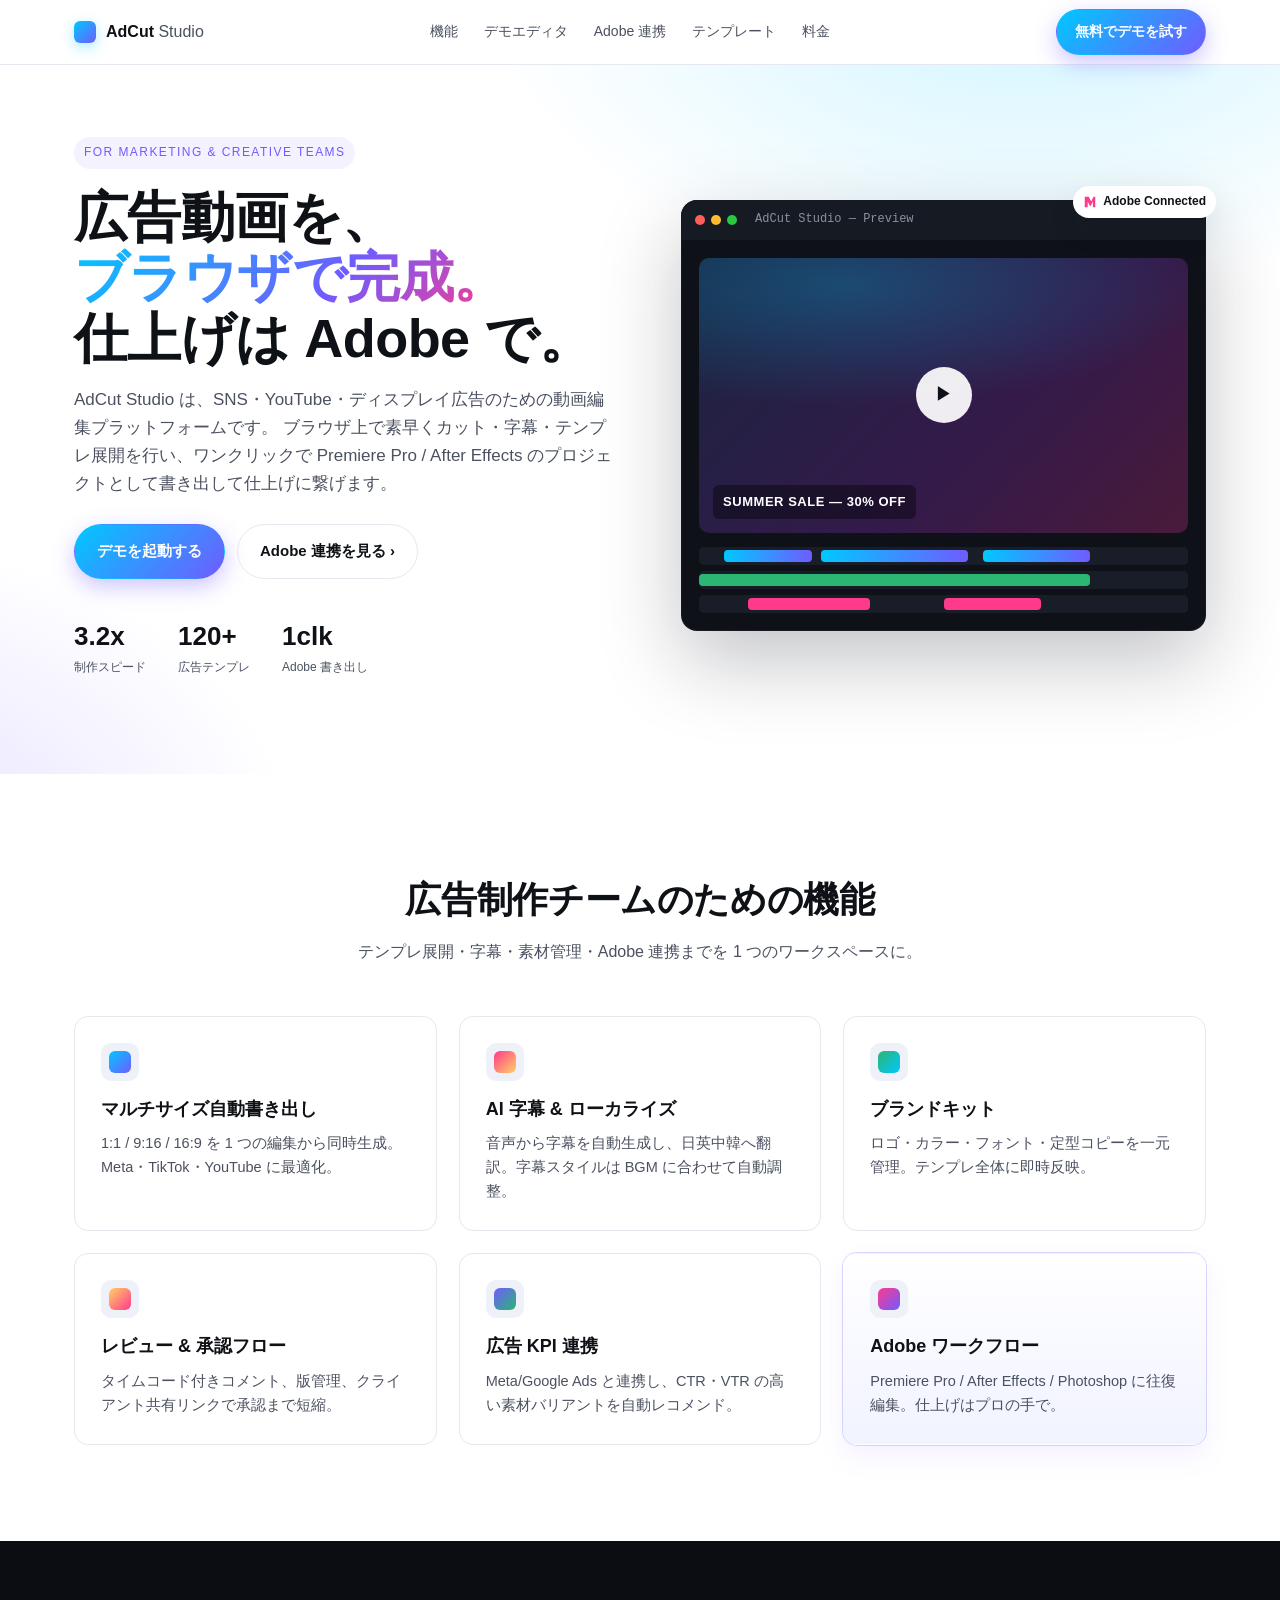
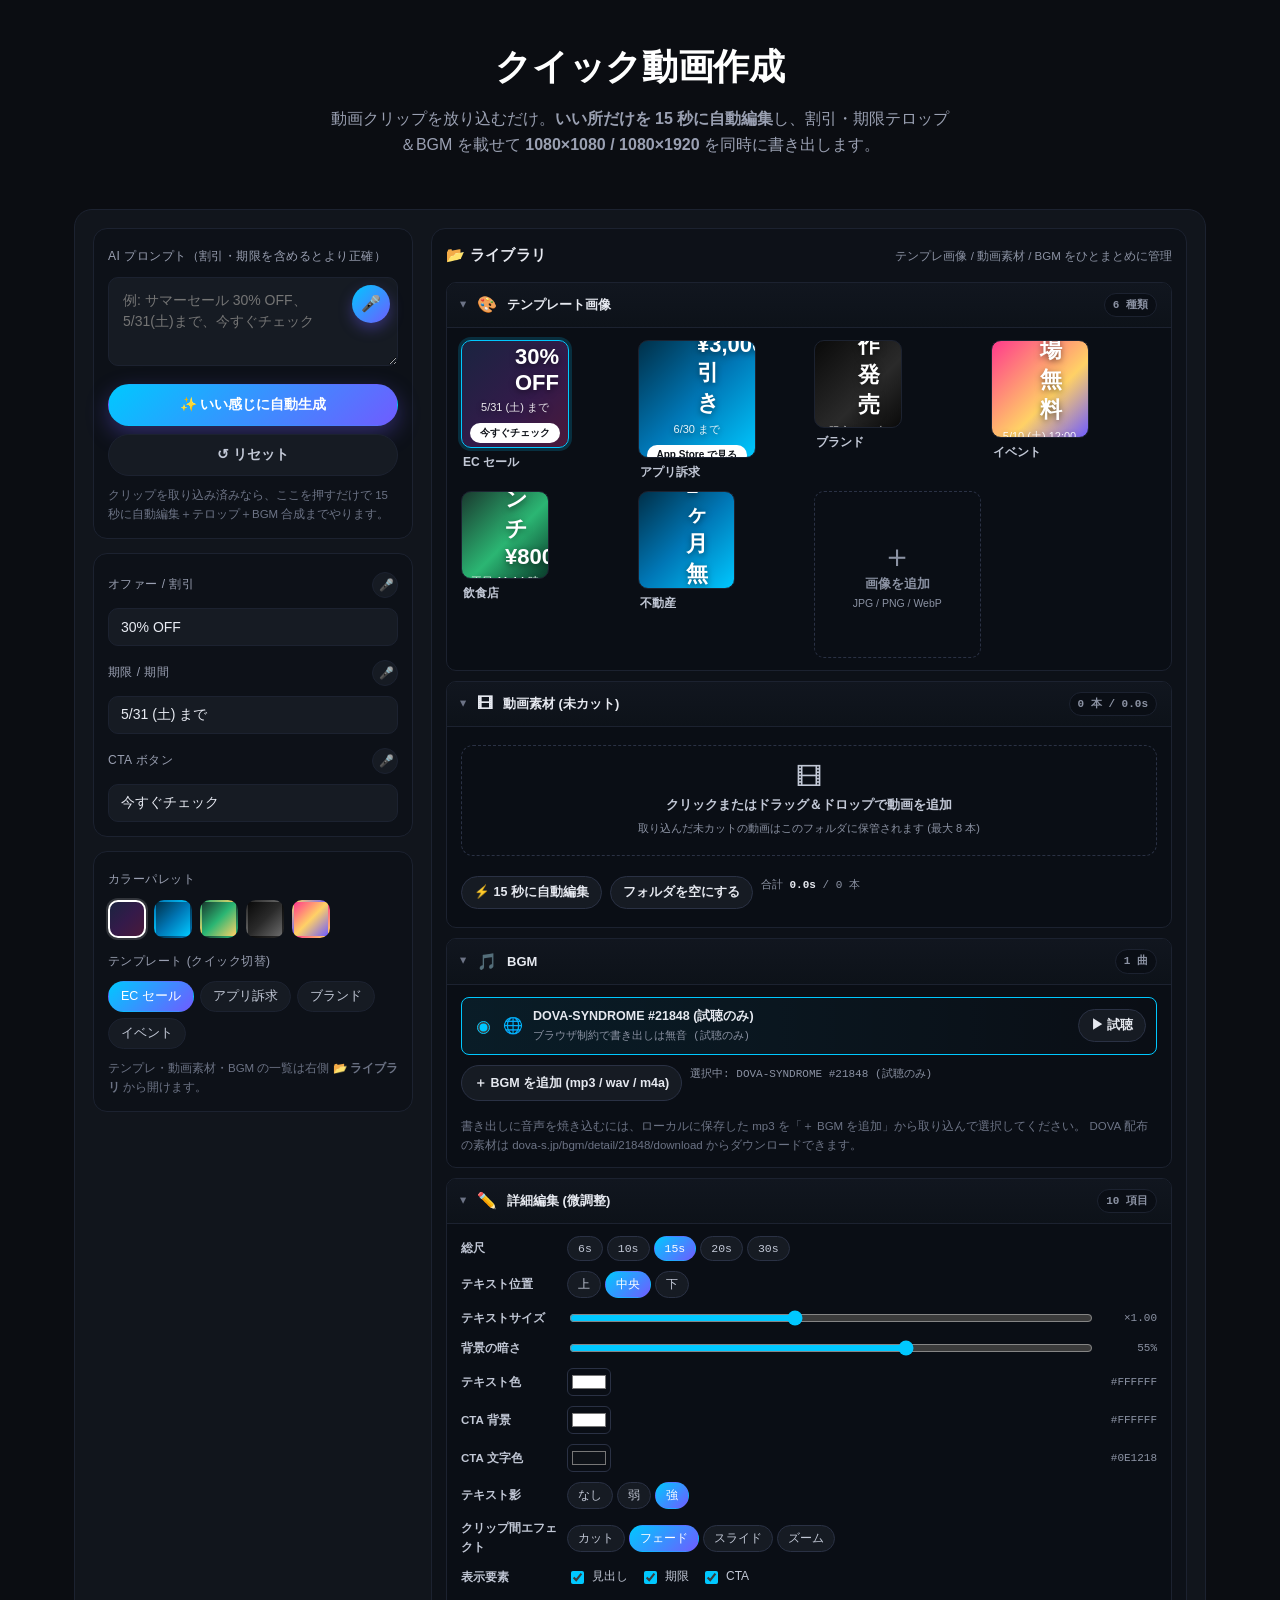
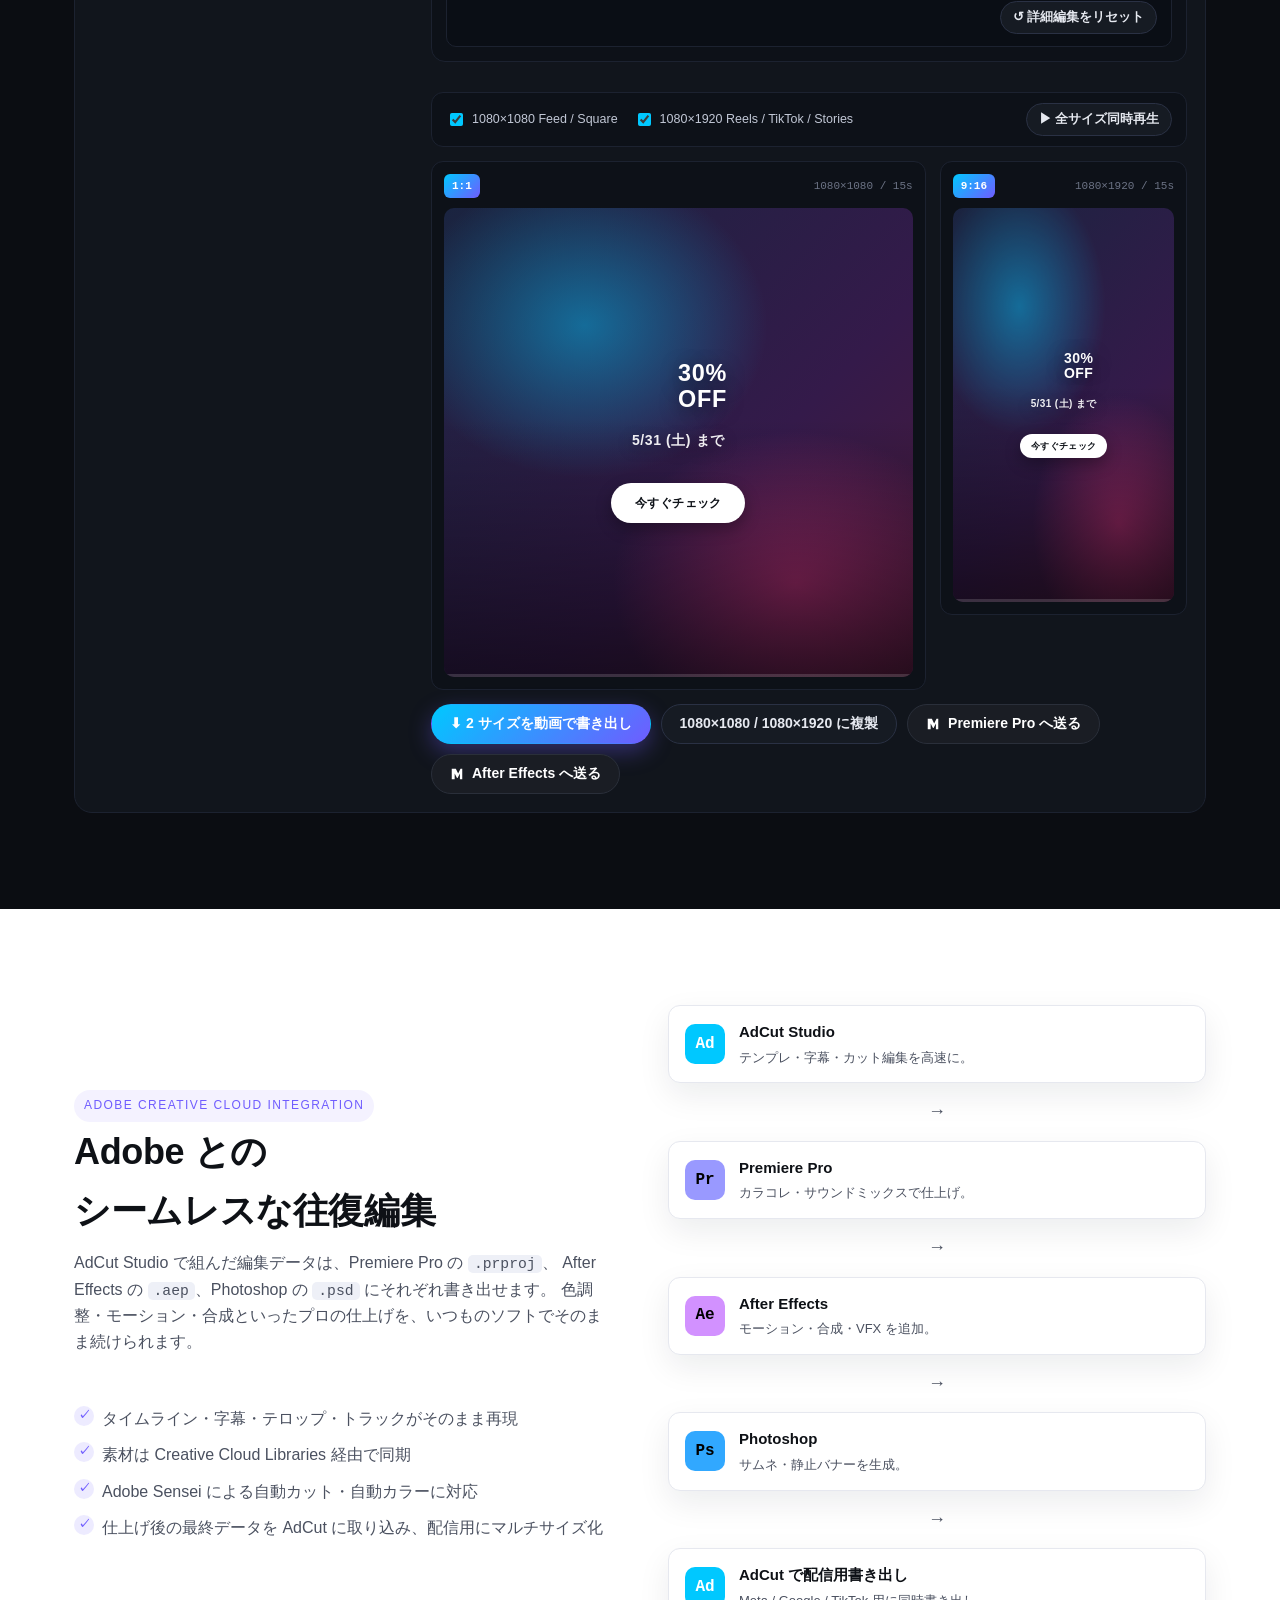
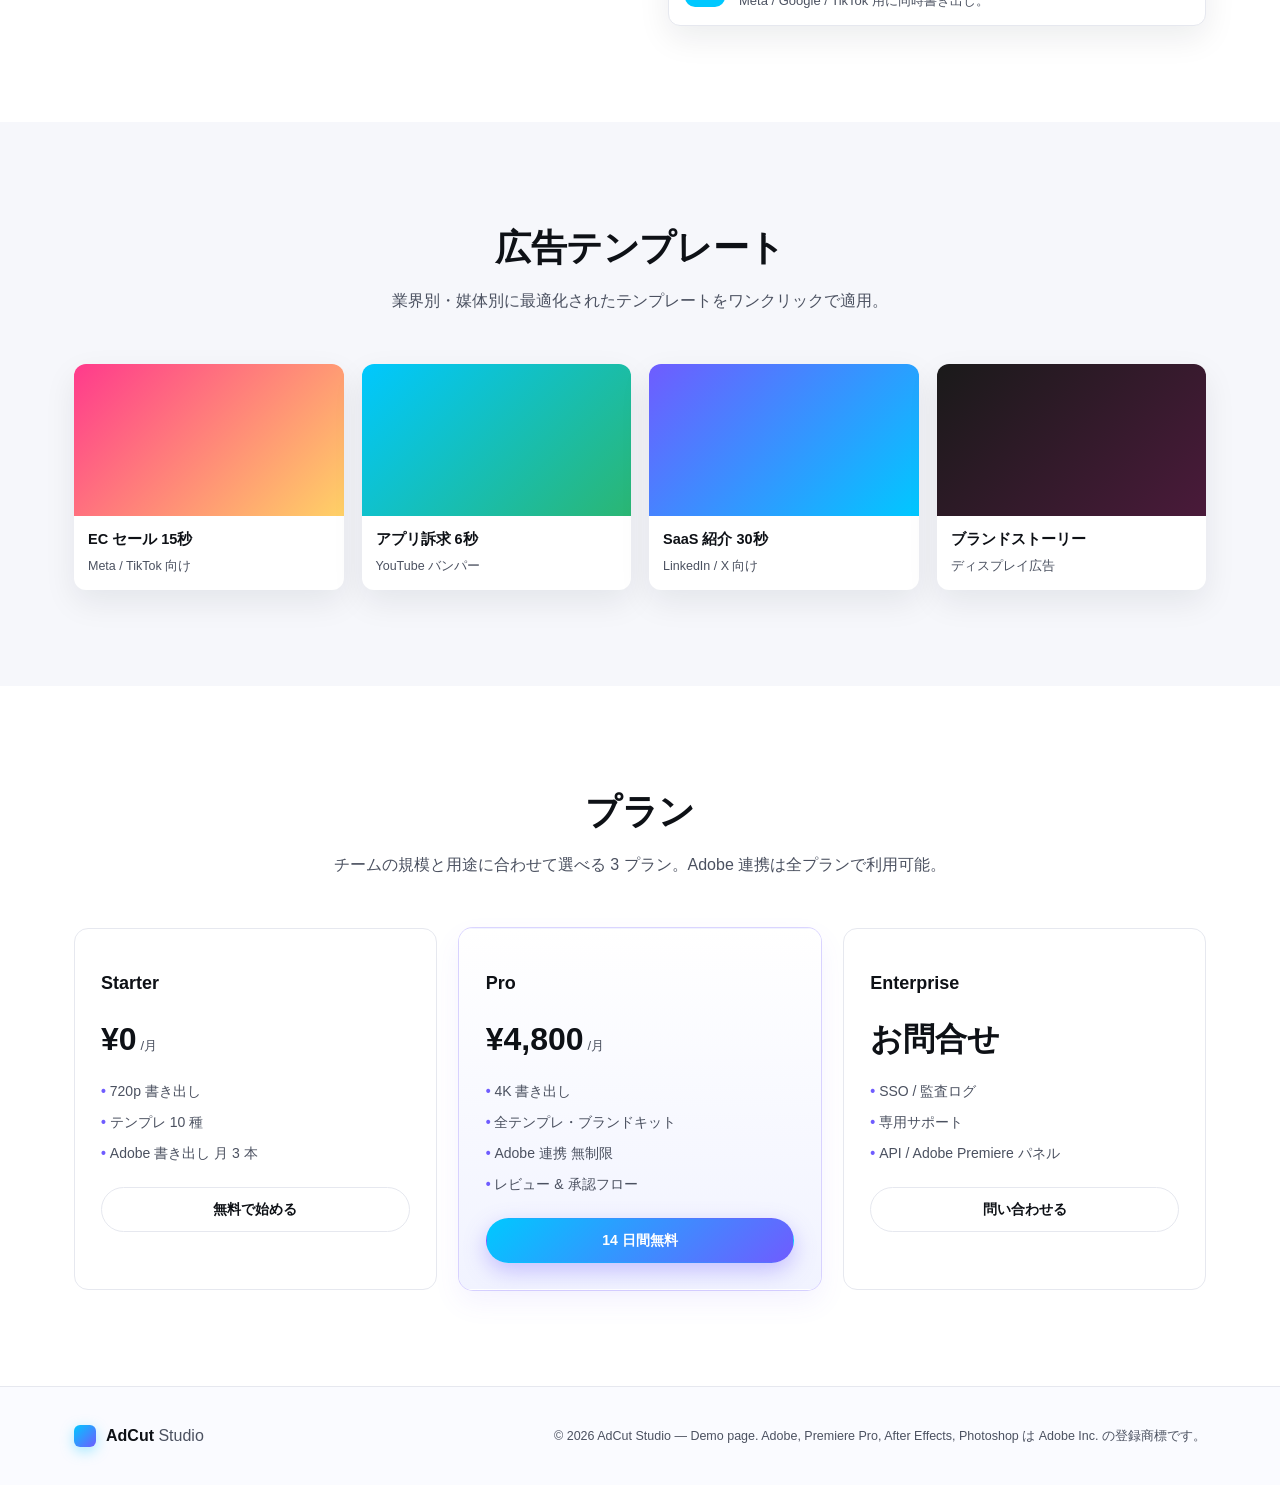
==== commit 731fbfc2: "クリップ間トランジションエフェクト (カット/フェード/スライド/ズーム) - 詳細編集パネルに「クリップ間エフェクト」ピル群を追加 (state.fine.transition) - ライブプレビュ" ====
--- a/index.html
+++ b/index.html
@@ -289,6 +289,15 @@
                 </div>
               </div>
               <div class="tune-row">
+                <label class="tune-label">クリップ間エフェクト</label>
+                <div class="tune-pills" id="tuneTransPills">
+                  <button type="button" class="tune-pill" data-trans="cut">カット</button>
+                  <button type="button" class="tune-pill active" data-trans="fade">フェード</button>
+                  <button type="button" class="tune-pill" data-trans="slide">スライド</button>
+                  <button type="button" class="tune-pill" data-trans="zoom">ズーム</button>
+                </div>
+              </div>
+              <div class="tune-row">
                 <label class="tune-label">表示要素</label>
                 <div class="tune-checks">
                   <label><input type="checkbox" id="tuneShowH" checked /> 見出し</label>
--- a/styles.css
+++ b/styles.css
@@ -621,6 +621,44 @@
   display: block;
 }
 .ad-video:not([src]) { display: none; }
+
+/* Inter-clip transition effects (live preview) */
+.ad-frame.is-transitioning .ad-video { will-change: transform, opacity; }
+.ad-frame.is-transitioning.trans-fade .ad-video {
+  animation: clipFadeBlack 0.44s cubic-bezier(.4,0,.6,1) both;
+}
+.ad-frame.is-transitioning.trans-fade::after {
+  content: ""; position: absolute; inset: 0; z-index: 5;
+  background: #000; pointer-events: none;
+  animation: clipDimBlack 0.44s cubic-bezier(.4,0,.6,1) both;
+}
+.ad-frame.is-transitioning.trans-slide .ad-video {
+  animation: clipSlideXX 0.44s cubic-bezier(.5,0,.5,1) both;
+}
+.ad-frame.is-transitioning.trans-zoom .ad-video {
+  animation: clipZoomXX 0.44s cubic-bezier(.4,0,.6,1) both;
+}
+@keyframes clipFadeBlack {
+  0%   { opacity: 1; }
+  50%  { opacity: 0; }
+  100% { opacity: 1; }
+}
+@keyframes clipDimBlack {
+  0%, 100% { opacity: 0; }
+  50%      { opacity: 1; }
+}
+@keyframes clipSlideXX {
+  0%   { transform: translateX(0); }
+  49%  { transform: translateX(-100%); }
+  50%  { transform: translateX(100%); }
+  100% { transform: translateX(0); }
+}
+@keyframes clipZoomXX {
+  0%   { transform: scale(1);    opacity: 1; }
+  49%  { transform: scale(1.25); opacity: 0; }
+  51%  { transform: scale(0.85); opacity: 0; }
+  100% { transform: scale(1);    opacity: 1; }
+}
 .ad-overlay {
   position: absolute; inset: 0; z-index: 2;
   background: linear-gradient(0deg, rgba(0,0,0, var(--dim-amount, .55)), rgba(0,0,0,0) 55%);
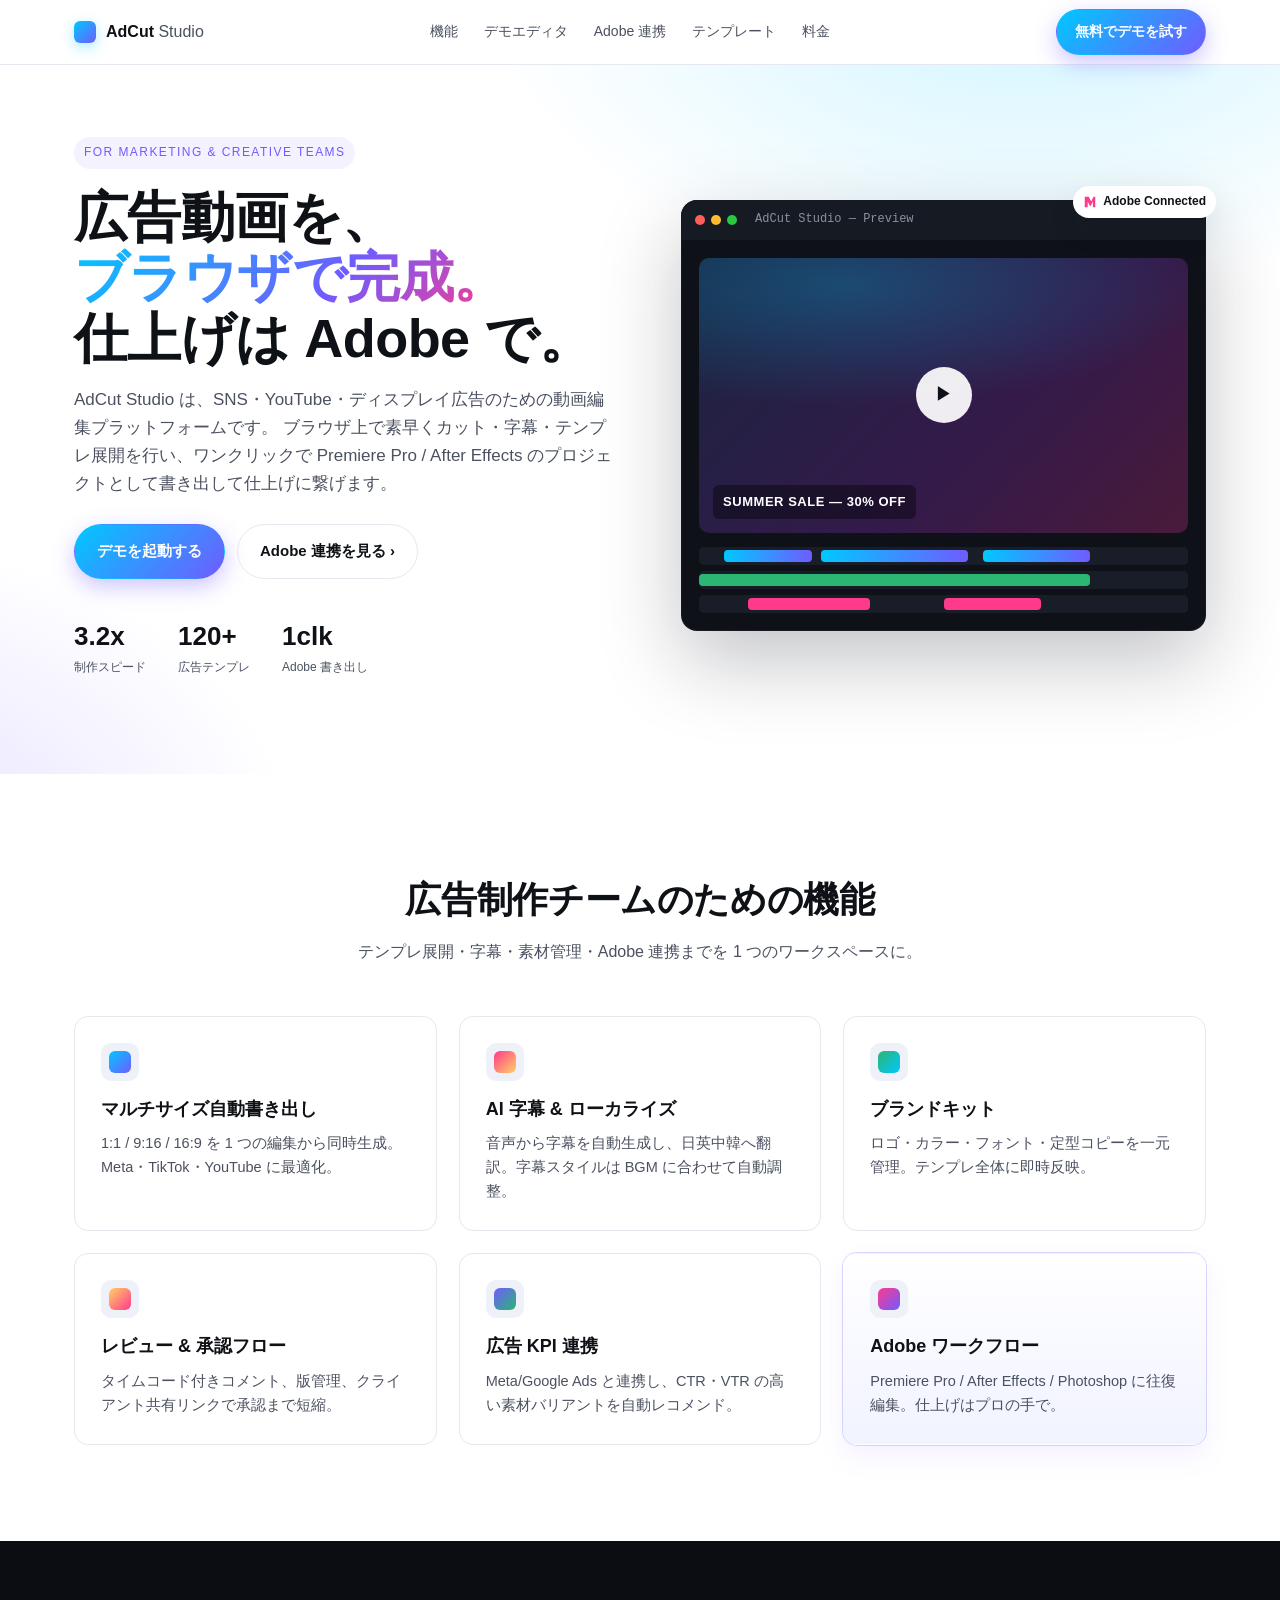
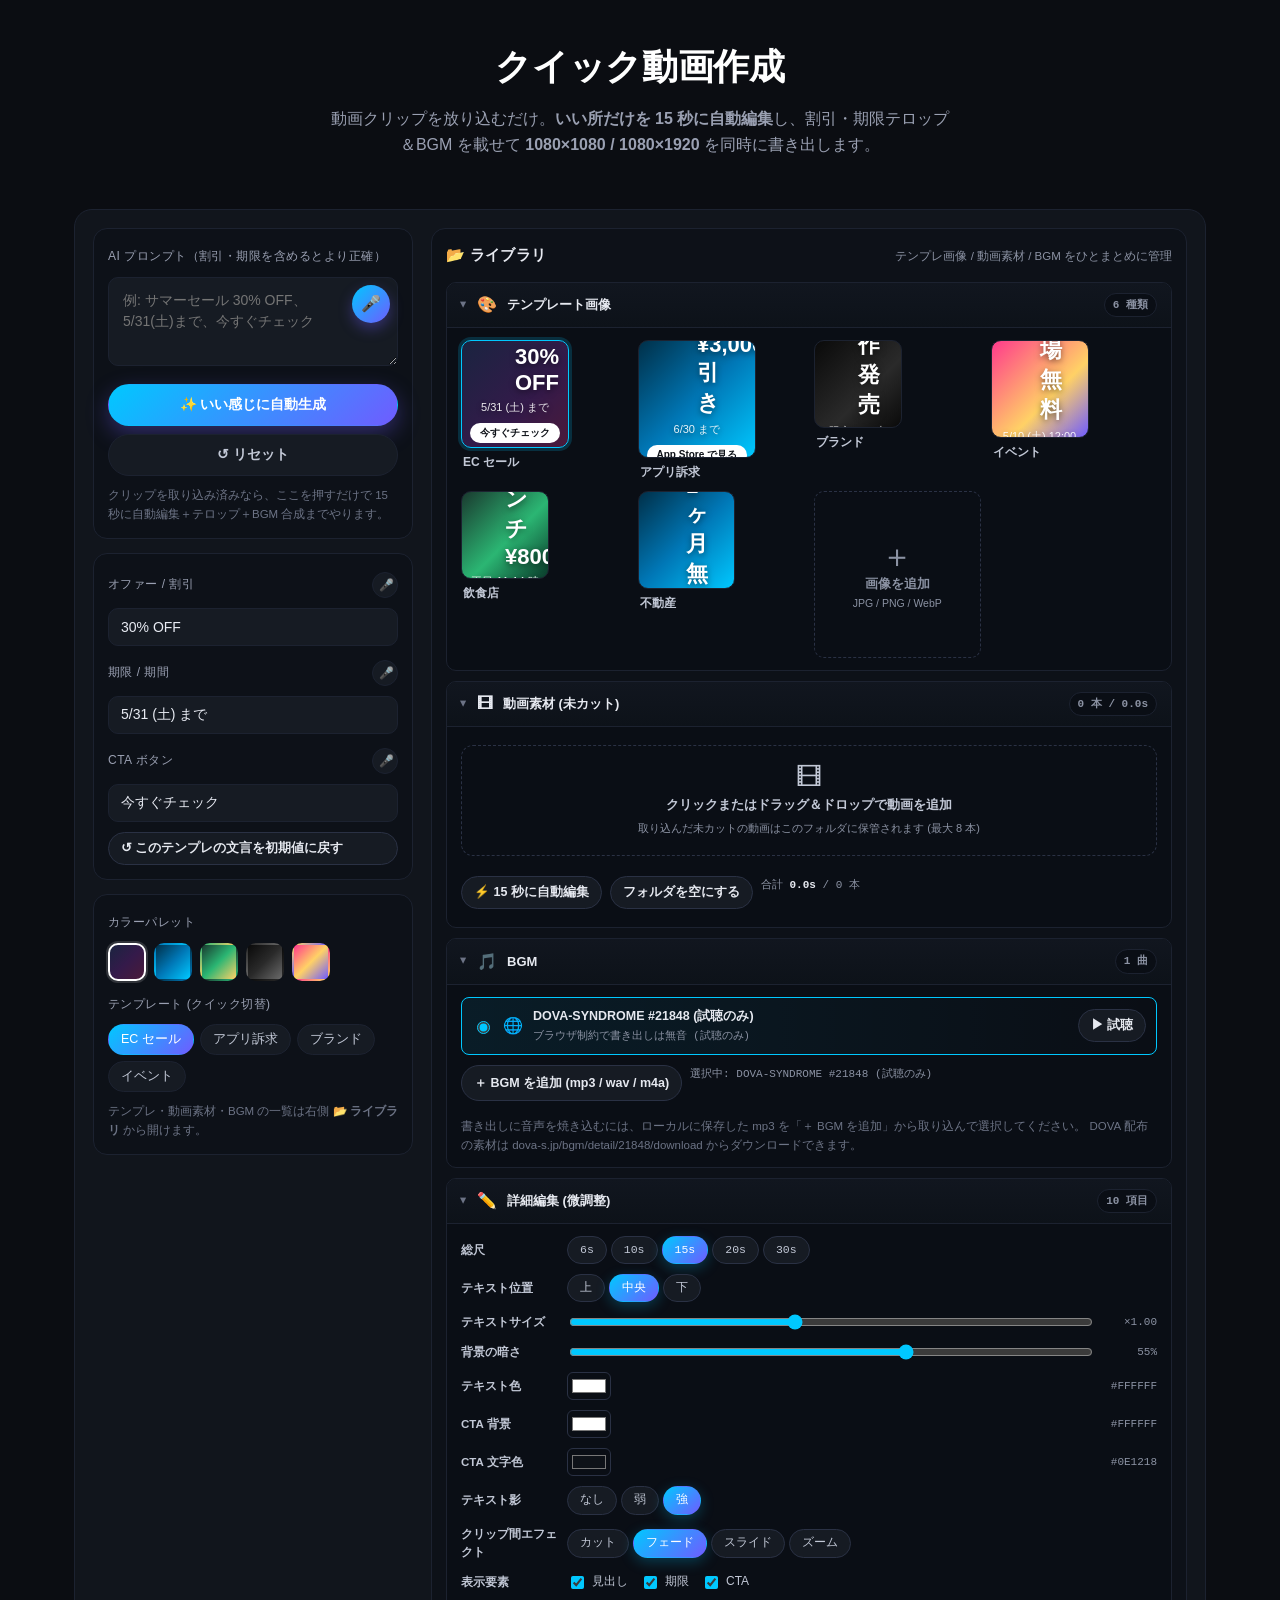
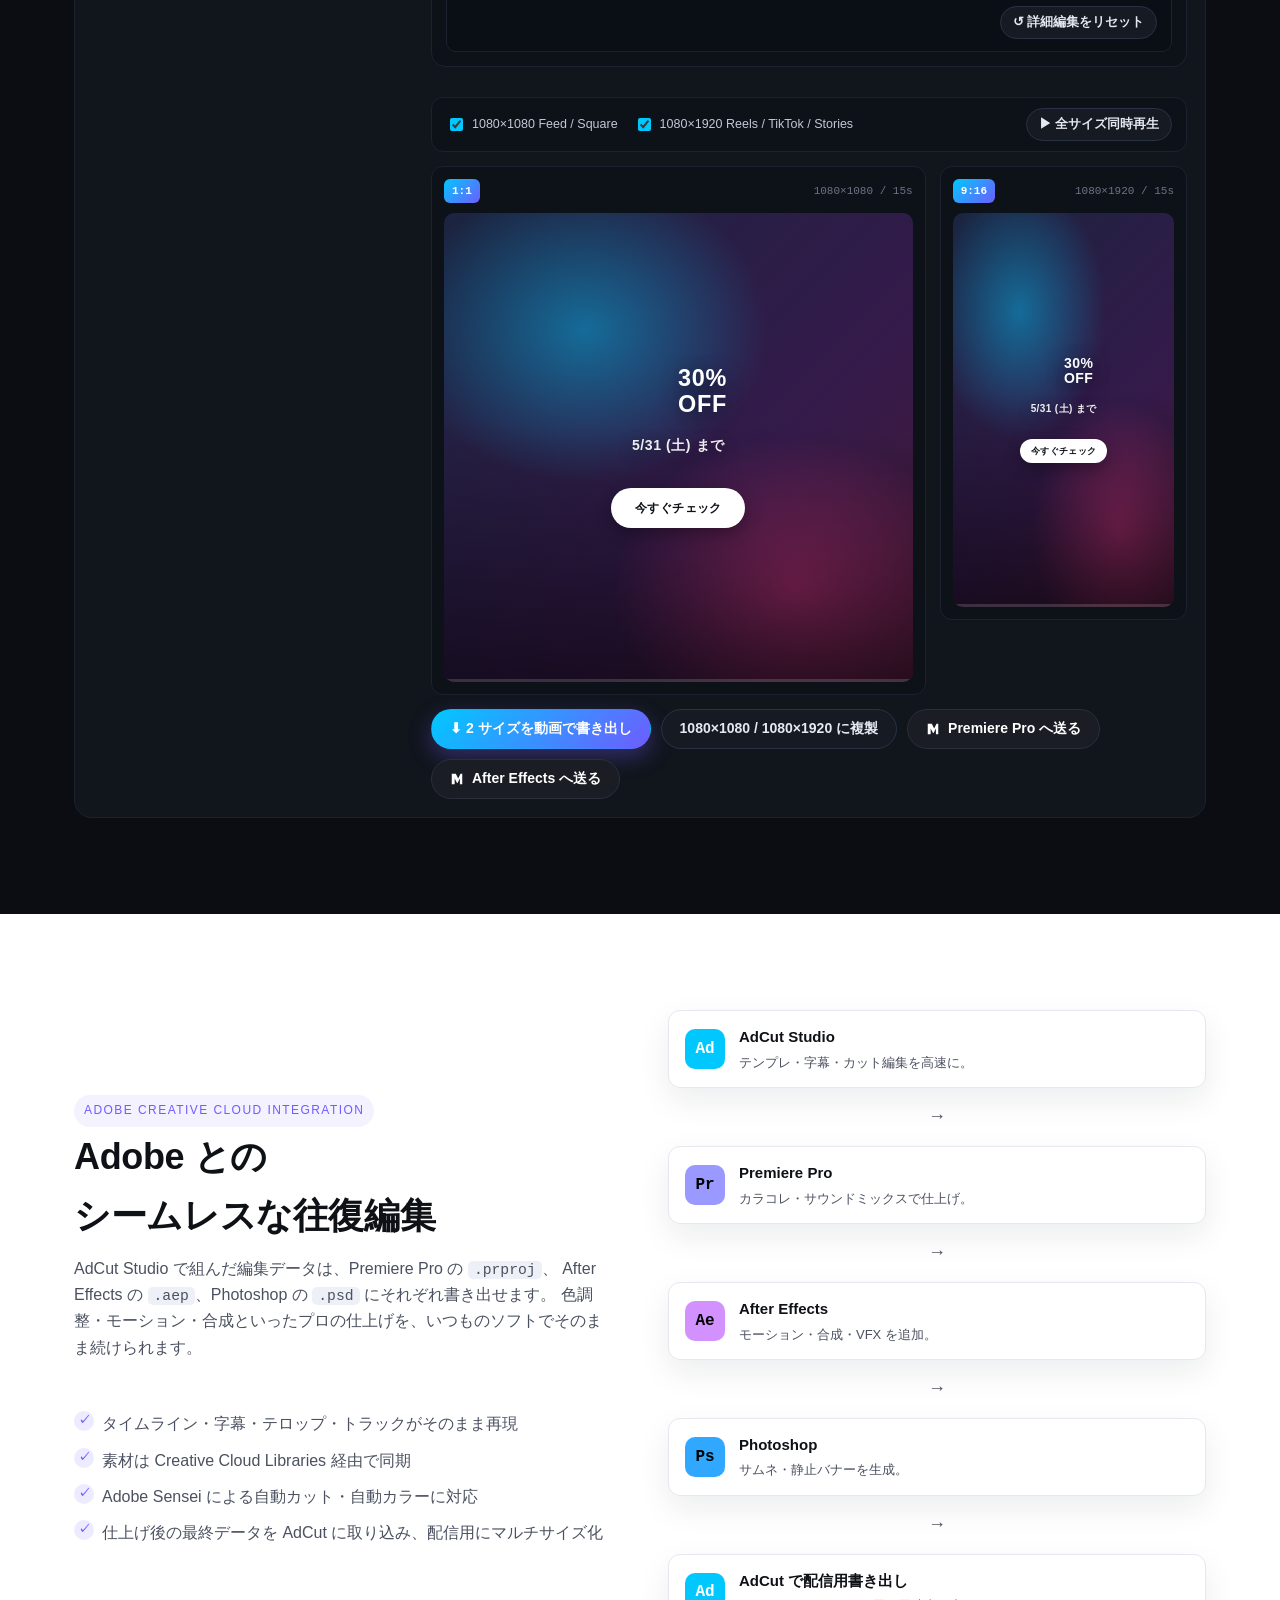
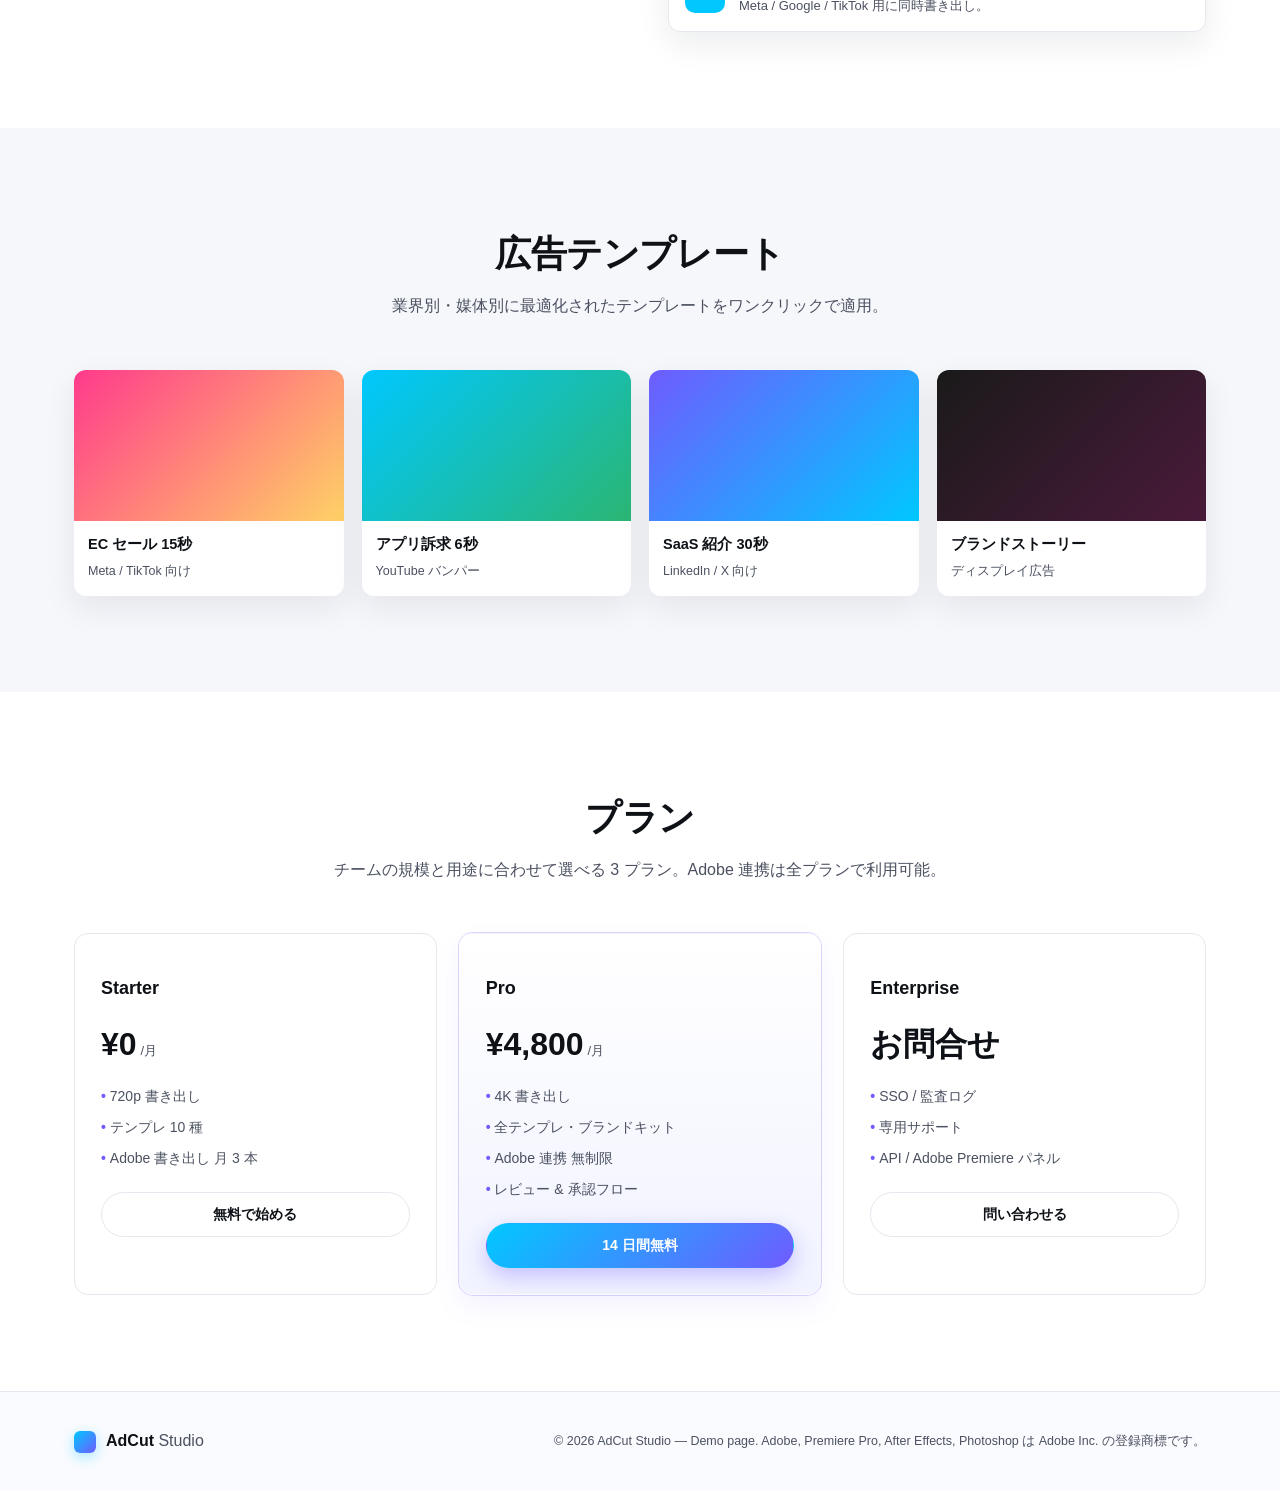
==== commit 025a17c9: "各テンプレが個別にオファー/期限/CTA を覚えるよう対応 - 内蔵テンプレ (ec/app/brand/event/food/realestate) と   ユーザーアップ画像テンプレが、それぞれ独" ====
--- a/index.html
+++ b/index.html
@@ -147,6 +147,8 @@
             <button class="mic-mini" data-target="cta" title="この欄に音声入力">🎤</button>
           </label>
           <input id="ctaInput" type="text" value="今すぐチェック" />
+
+          <button class="btn btn-ghost btn-sm" id="tplTextReset" hidden type="button">↺ このテンプレの文言を初期値に戻す</button>
         </div>
 
         <div class="field-card">
--- a/styles.css
+++ b/styles.css
@@ -353,6 +353,10 @@
   font-size: 12px; color: #c2c8d6; font-weight: 600; padding: 0 2px;
   white-space: nowrap; overflow: hidden; text-overflow: ellipsis;
 }
+.tpl-edited {
+  font-size: 10px; color: #00c8ff; font-weight: 700; margin-left: 2px;
+  font-family: var(--mono);
+}
 
 /* User-uploaded template tiles */
 .lib-tile-tpl { position: relative; }
@@ -404,17 +408,21 @@
 .tune-label { font-size: 11.5px; color: #c2c8d6; font-weight: 600; }
 .tune-pills { display: flex; gap: 4px; flex-wrap: wrap; }
 .tune-pill {
-  padding: 5px 10px; font-size: 11.5px;
+  appearance: none; -webkit-appearance: none;
+  padding: 5px 12px; font-size: 11.5px;
   background: #161b23; color: #c2c8d6;
   border: 1px solid #2a3144; border-radius: 999px;
   cursor: pointer; font-family: var(--mono);
-  transition: background .12s, color .12s, border-color .12s;
+  outline: 0; line-height: 1.4;
+  transition: background .12s, color .12s, border-color .12s, box-shadow .12s;
 }
 .tune-pill:hover { border-color: #00c8ff; color: #fff; }
 .tune-pill.active {
   background: linear-gradient(135deg, #00c8ff, #6f5cff);
   color: #fff; border-color: transparent;
-}
+  box-shadow: 0 4px 14px rgba(0,200,255,.25);
+}
+.tune-pill:focus-visible { box-shadow: 0 0 0 2px rgba(0,200,255,.45); }
 .tune-val {
   font-family: var(--mono); font-size: 11px; color: #8b92a3;
   min-width: 56px; text-align: right;
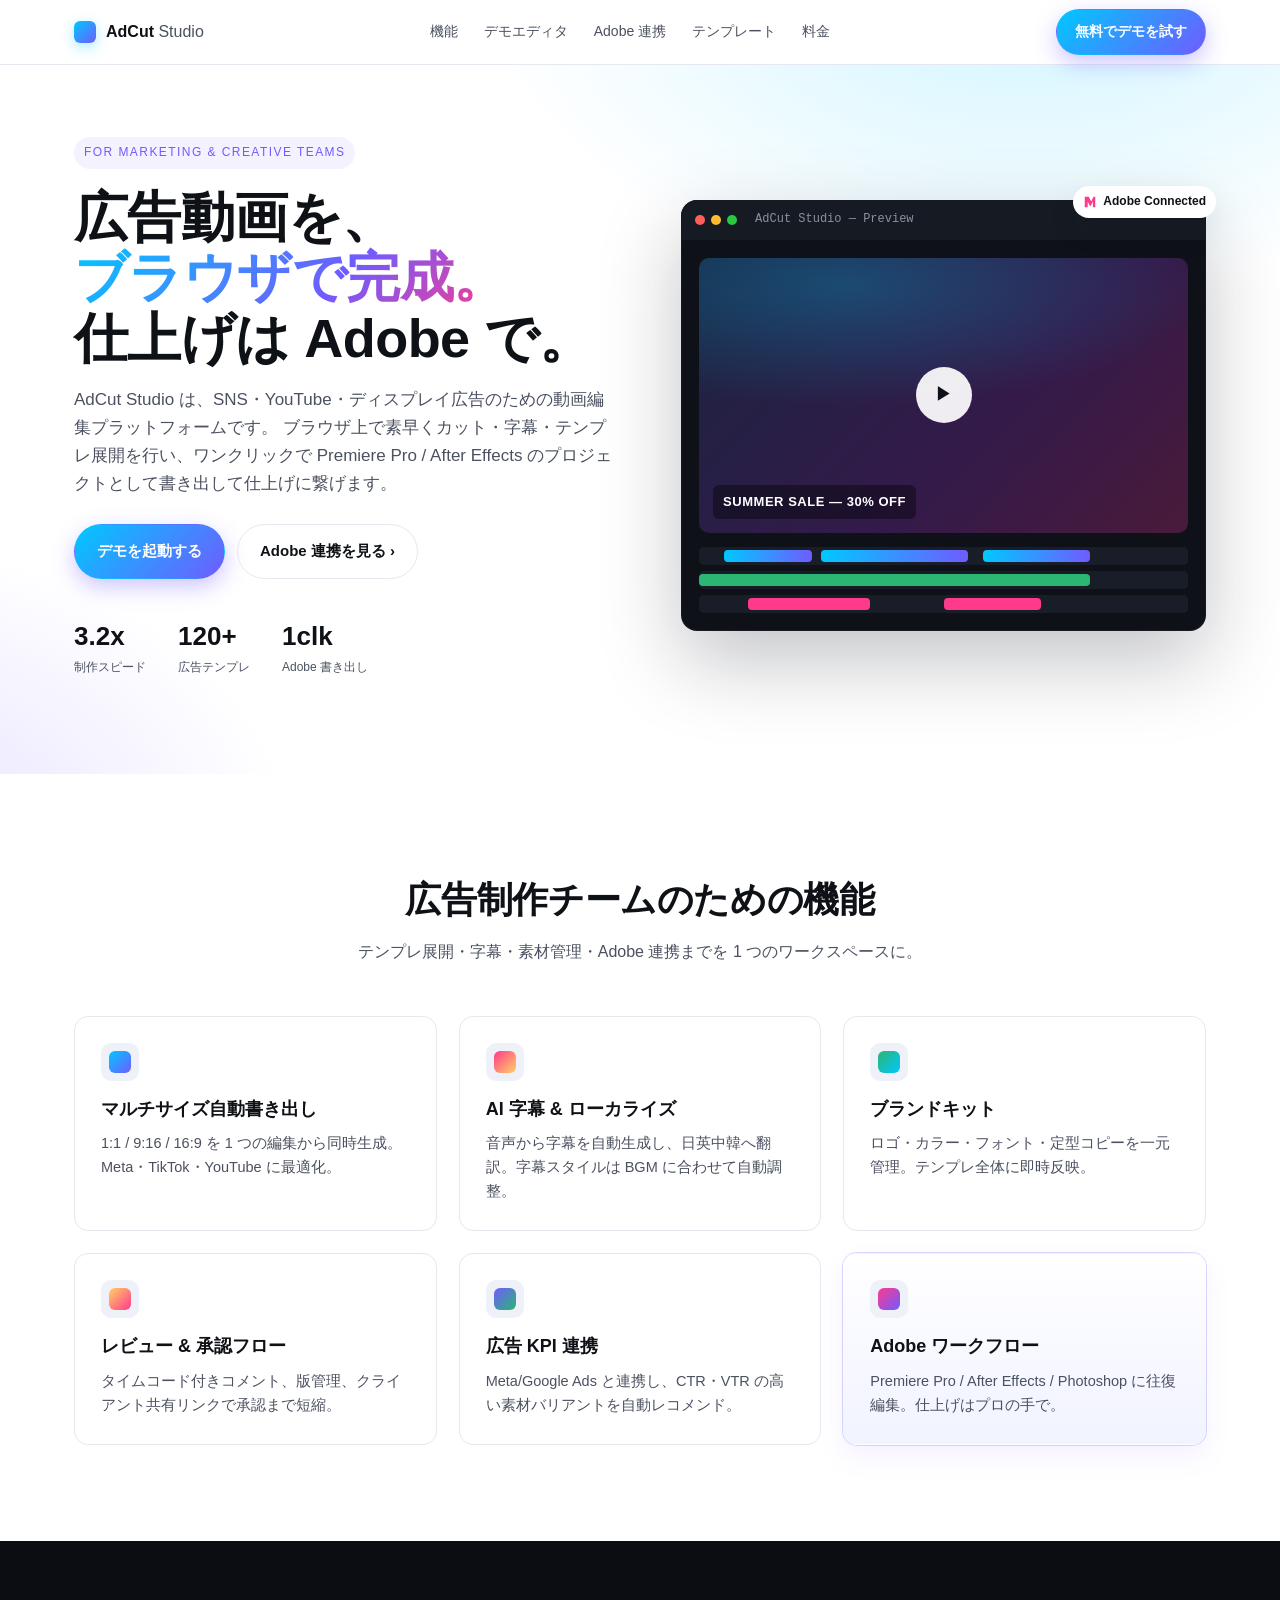
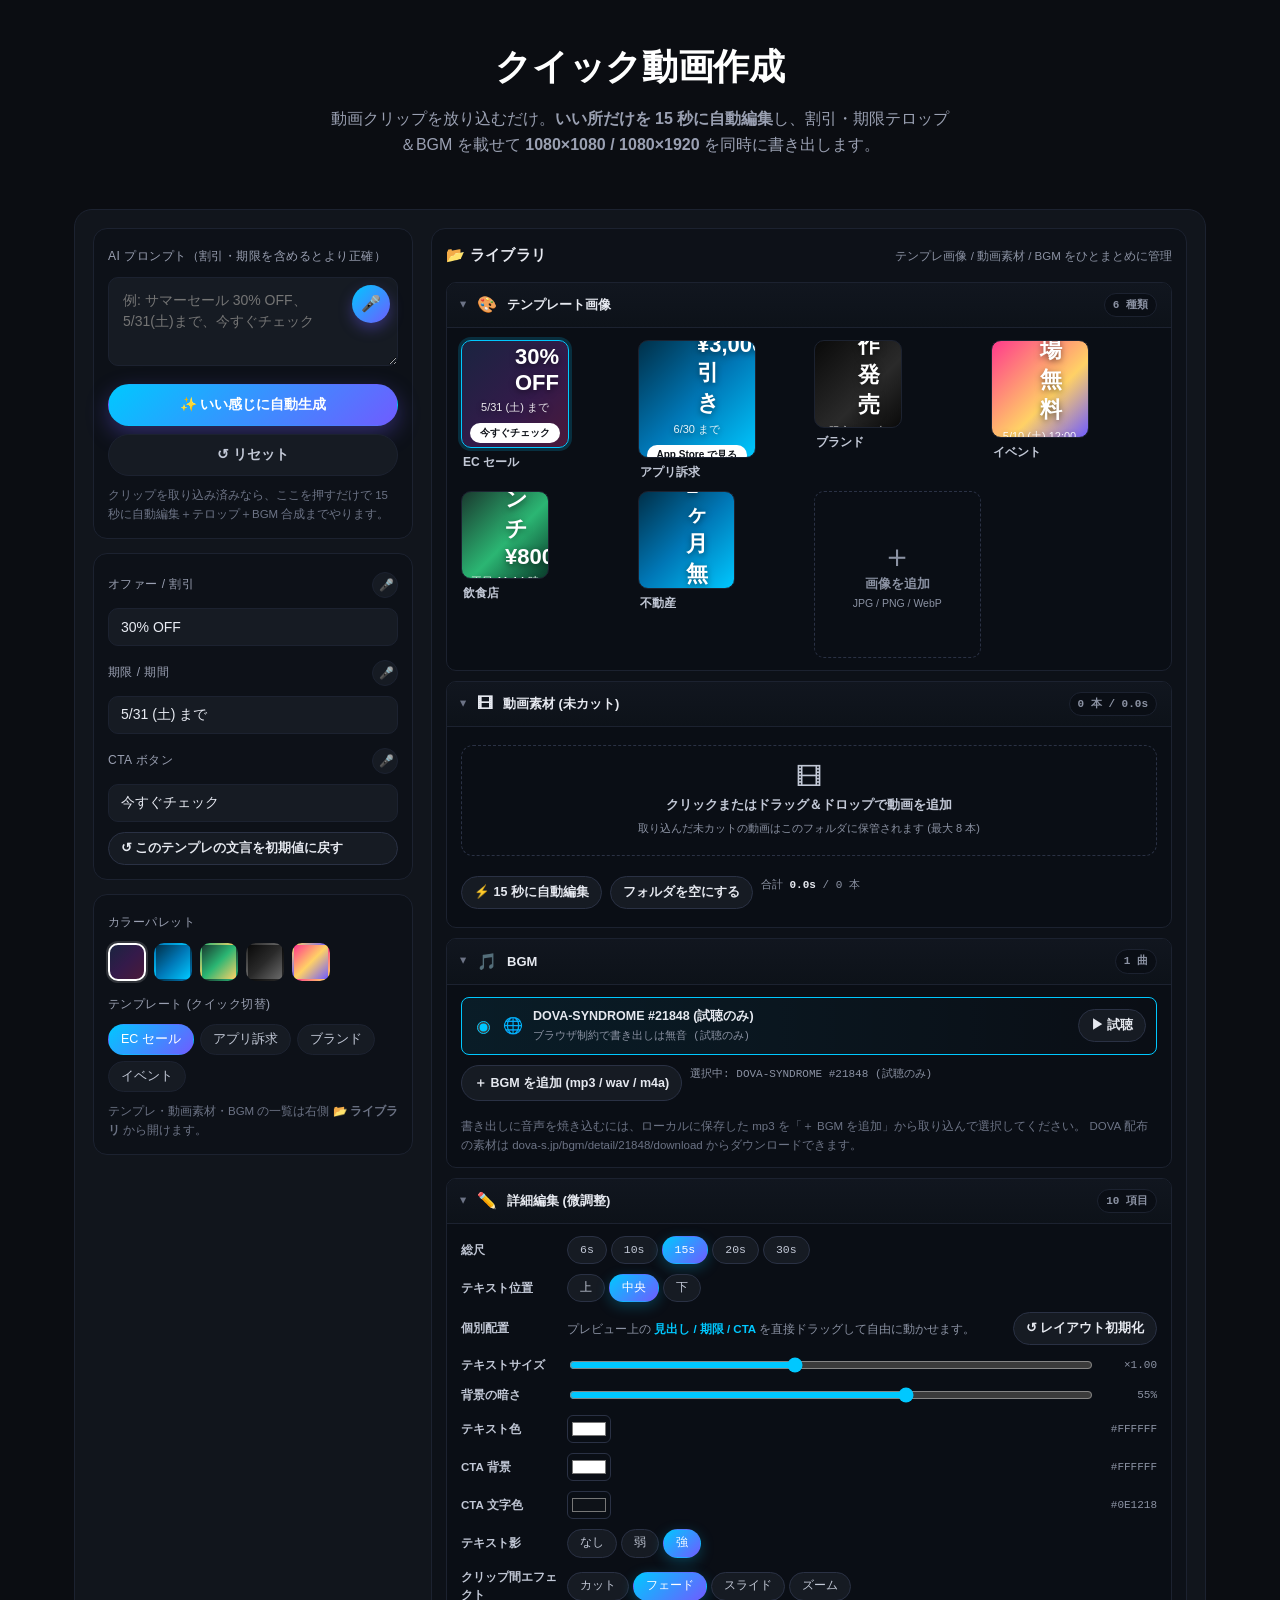
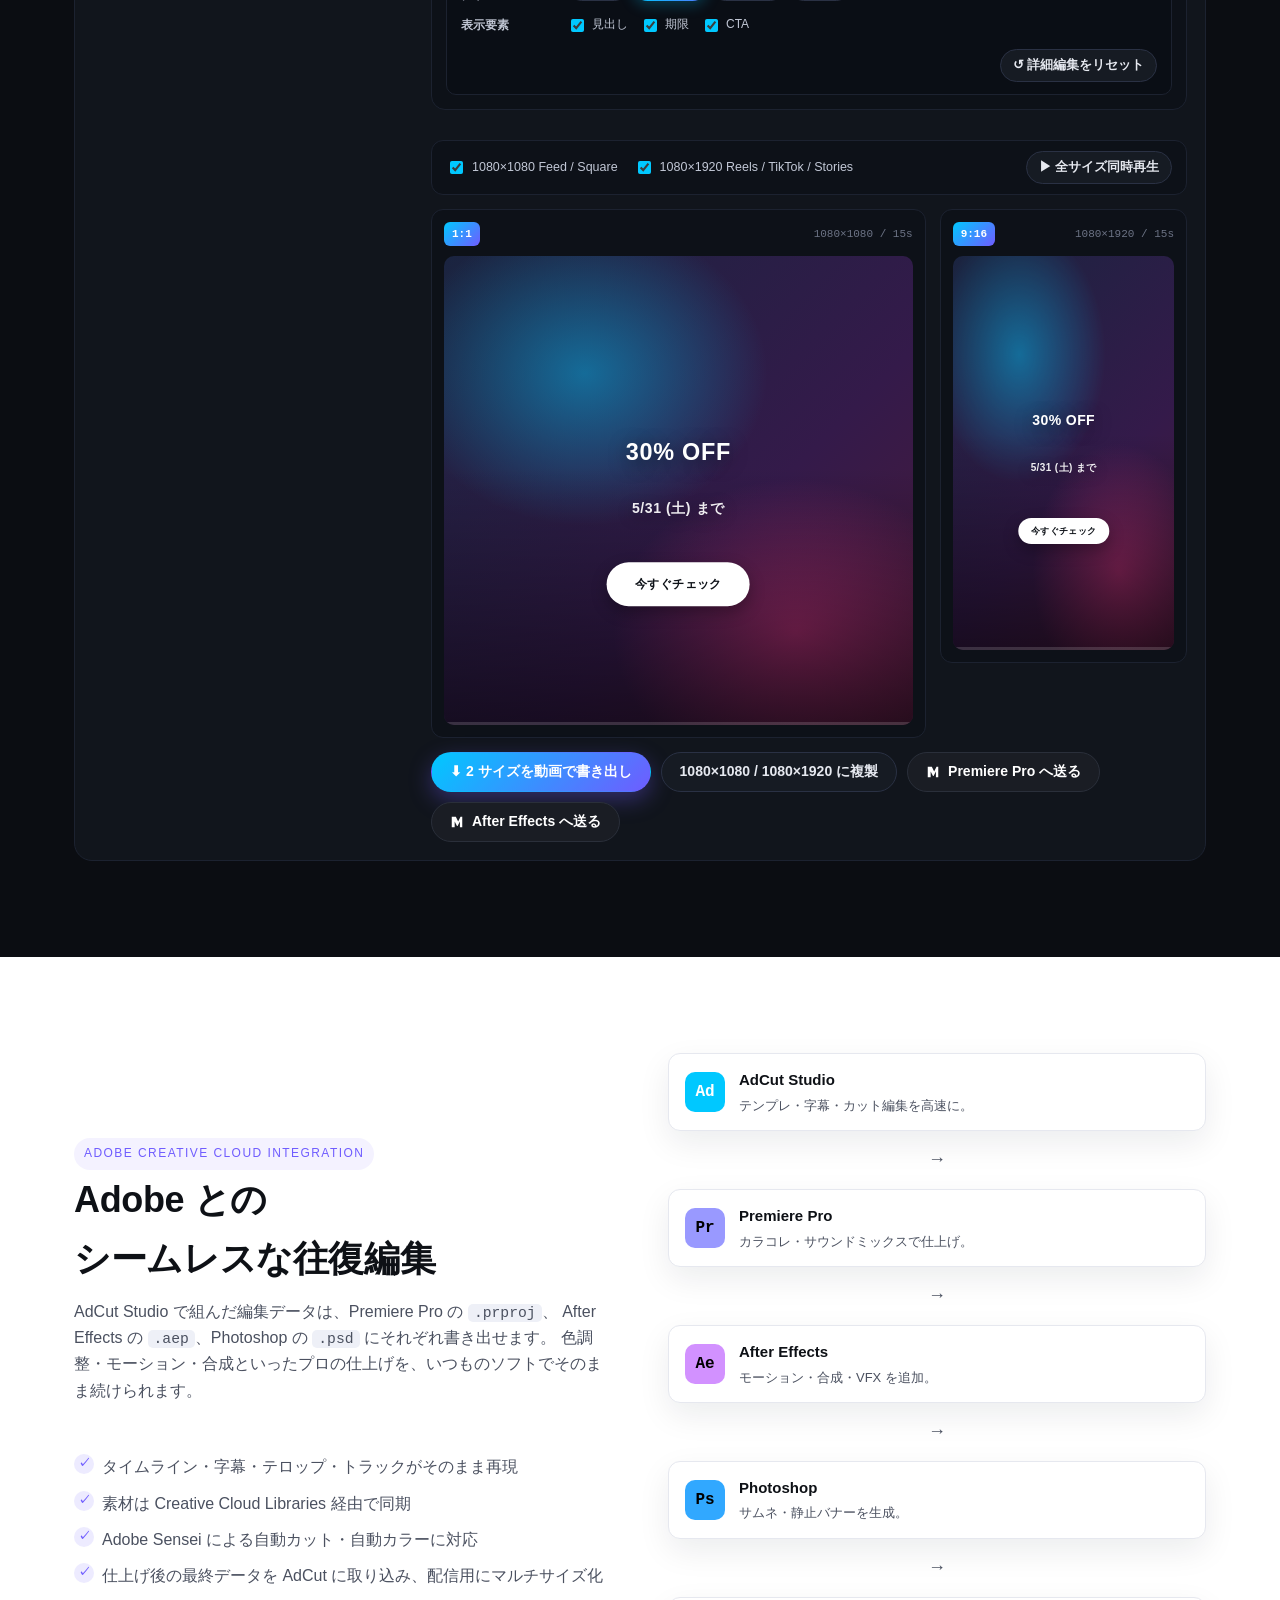
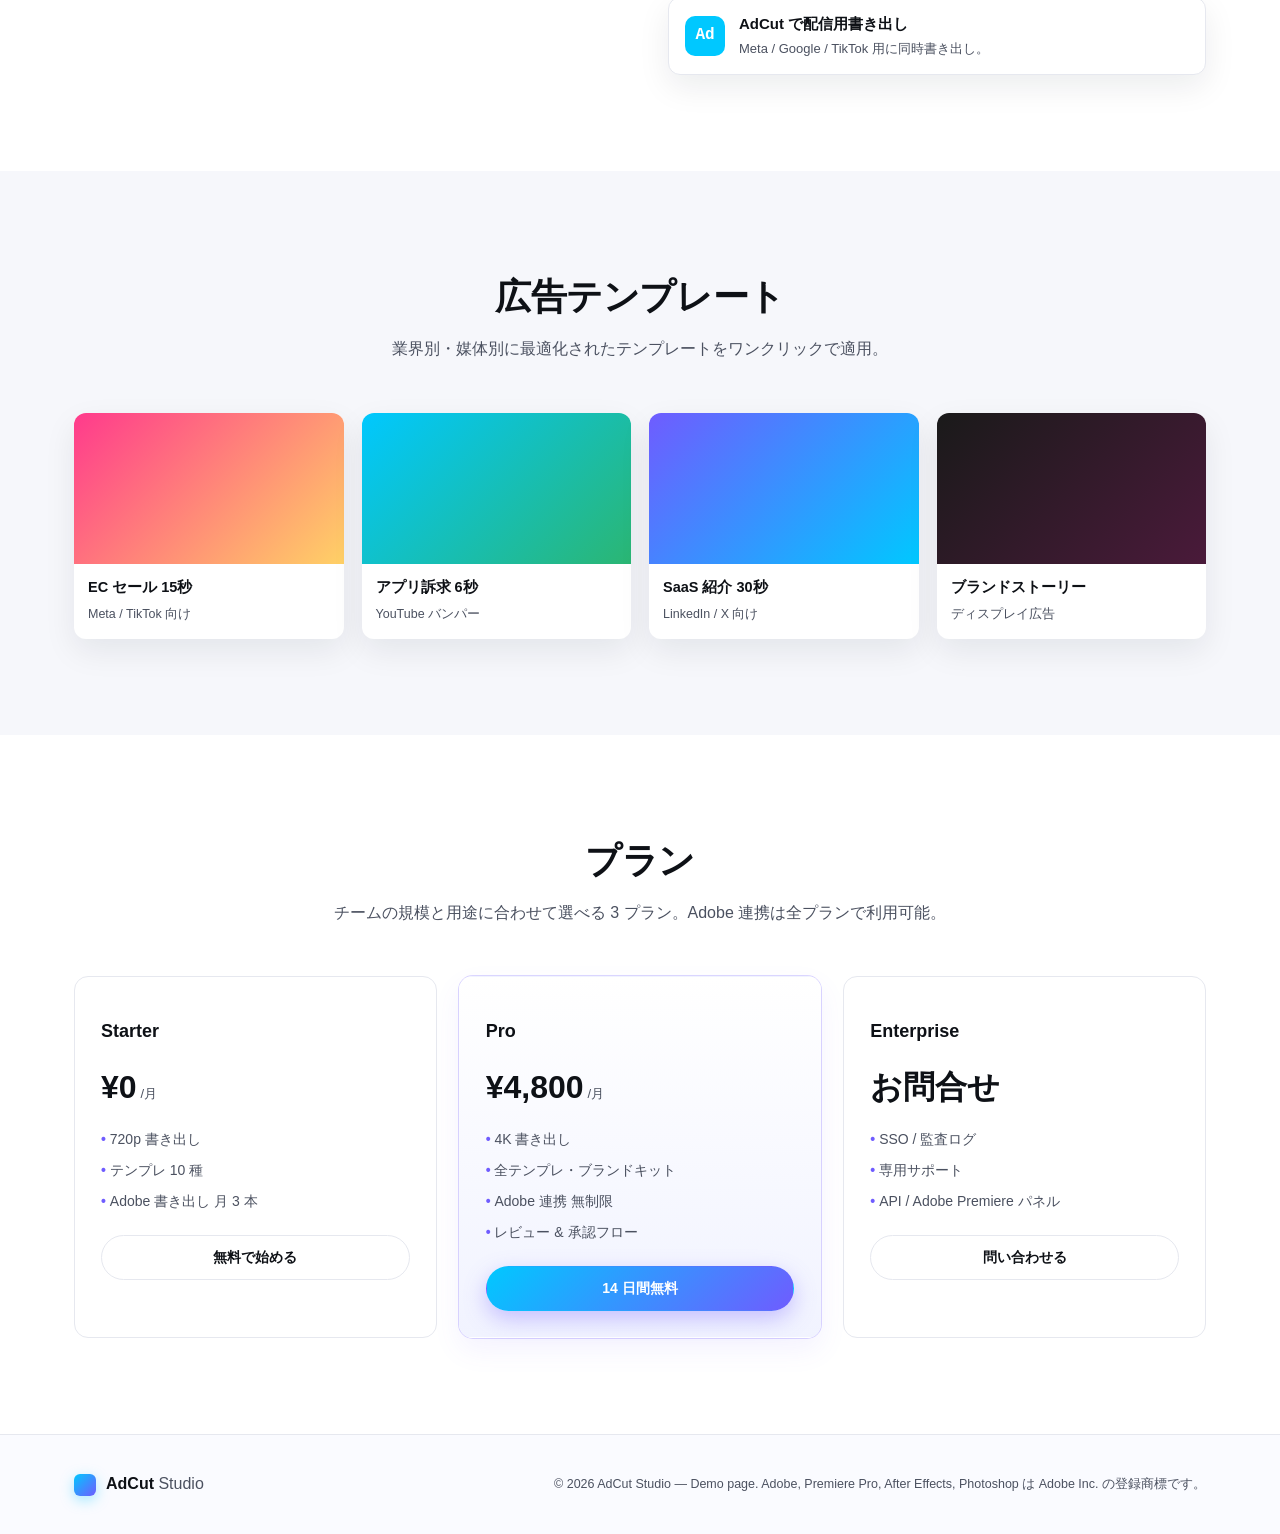
==== commit 61e2f839: "オファー / 期限 / CTA を個別にドラッグして配置できるよう対応 - state.fine.layout に各要素の (x%, y%) 位置を保持。プレビュー上の   見出し / 期限 / CT" ====
--- a/index.html
+++ b/index.html
@@ -257,6 +257,11 @@
                   <button type="button" class="tune-pill" data-tpos="bottom">下</button>
                 </div>
               </div>
+              <div class="tune-row tune-row-hint">
+                <label class="tune-label">個別配置</label>
+                <div class="tune-hint">プレビュー上の <strong>見出し / 期限 / CTA</strong> を直接ドラッグして自由に動かせます。</div>
+                <button type="button" class="btn btn-ghost btn-sm" id="layoutReset">↺ レイアウト初期化</button>
+              </div>
               <div class="tune-row">
                 <label class="tune-label">テキストサイズ</label>
                 <input type="range" id="tuneScale" min="0.7" max="1.4" step="0.05" value="1" />
--- a/styles.css
+++ b/styles.css
@@ -405,6 +405,10 @@
   display: grid; grid-template-columns: 96px 1fr auto; gap: 10px;
   align-items: center;
 }
+.tune-row-hint .tune-hint {
+  font-size: 11.5px; color: #8b92a3; line-height: 1.45;
+}
+.tune-row-hint .tune-hint strong { color: #00c8ff; font-weight: 700; }
 .tune-label { font-size: 11.5px; color: #c2c8d6; font-weight: 600; }
 .tune-pills { display: flex; gap: 4px; flex-wrap: wrap; }
 .tune-pill {
@@ -676,25 +680,45 @@
 @keyframes drift { from { transform: scale(1) translate(0,0); } to { transform: scale(1.08) translate(-3%, -2%); } }
 
 .ad-stack {
-  position: absolute; inset: 0; padding: 8% 8%;
-  display: flex; flex-direction: column; justify-content: center; align-items: center; text-align: center;
-  gap: 4%; color: var(--text-color, #fff);
-}
-.ad-stack[data-pos="top"]    { justify-content: flex-start; }
-.ad-stack[data-pos="bottom"] { justify-content: flex-end; }
+  position: absolute; inset: 0;
+  color: var(--text-color, #fff);
+}
+.ad-headline, .ad-subline, .ad-cta {
+  position: absolute;
+  transform: translate(-50%, -50%);
+  text-align: center;
+  max-width: 92%;
+  cursor: grab;
+  user-select: none;
+  touch-action: none;
+}
+.ad-headline:hover, .ad-subline:hover, .ad-cta:hover {
+  outline: 1.5px dashed rgba(0,200,255,.8);
+  outline-offset: 4px;
+}
+.ad-headline.dragging, .ad-subline.dragging, .ad-cta.dragging {
+  cursor: grabbing;
+  outline: 2px solid #00c8ff;
+  outline-offset: 4px;
+}
 .ad-headline {
-  font-weight: 900; font-size: calc(clamp(14px, 5cqw, 36px) * var(--text-scale, 1)); letter-spacing: .03em;
-  line-height: 1.1; container-type: inline-size;
+  left: var(--h-x, 50%); top: var(--h-y, 42%);
+  font-weight: 900;
+  font-size: calc(clamp(14px, 5cqw, 36px) * var(--text-scale, 1));
+  letter-spacing: .03em; line-height: 1.1;
 }
 .ad-subline {
+  left: var(--s-x, 50%); top: var(--s-y, 54%);
   font-weight: 600; opacity: .92; letter-spacing: .04em;
   font-size: calc(clamp(10px, 3cqw, 18px) * var(--text-scale, 1));
 }
 .ad-cta {
-  margin-top: 4%; padding: 2.5% 6%; border-radius: 999px;
+  left: var(--c-x, 50%); top: var(--c-y, 70%);
+  padding: 2.5% 6%; border-radius: 999px;
   background: var(--cta-bg, #fff); color: var(--cta-color, #0e1218); font-weight: 800;
   font-size: calc(clamp(9px, 2.6cqw, 14px) * var(--text-scale, 1)); letter-spacing: .03em;
   box-shadow: 0 6px 16px rgba(0,0,0,.3);
+  white-space: nowrap;
 }
 /* shadow strength via .ad-frame[data-shadow] */
 .ad-frame[data-shadow="strong"] .ad-headline,
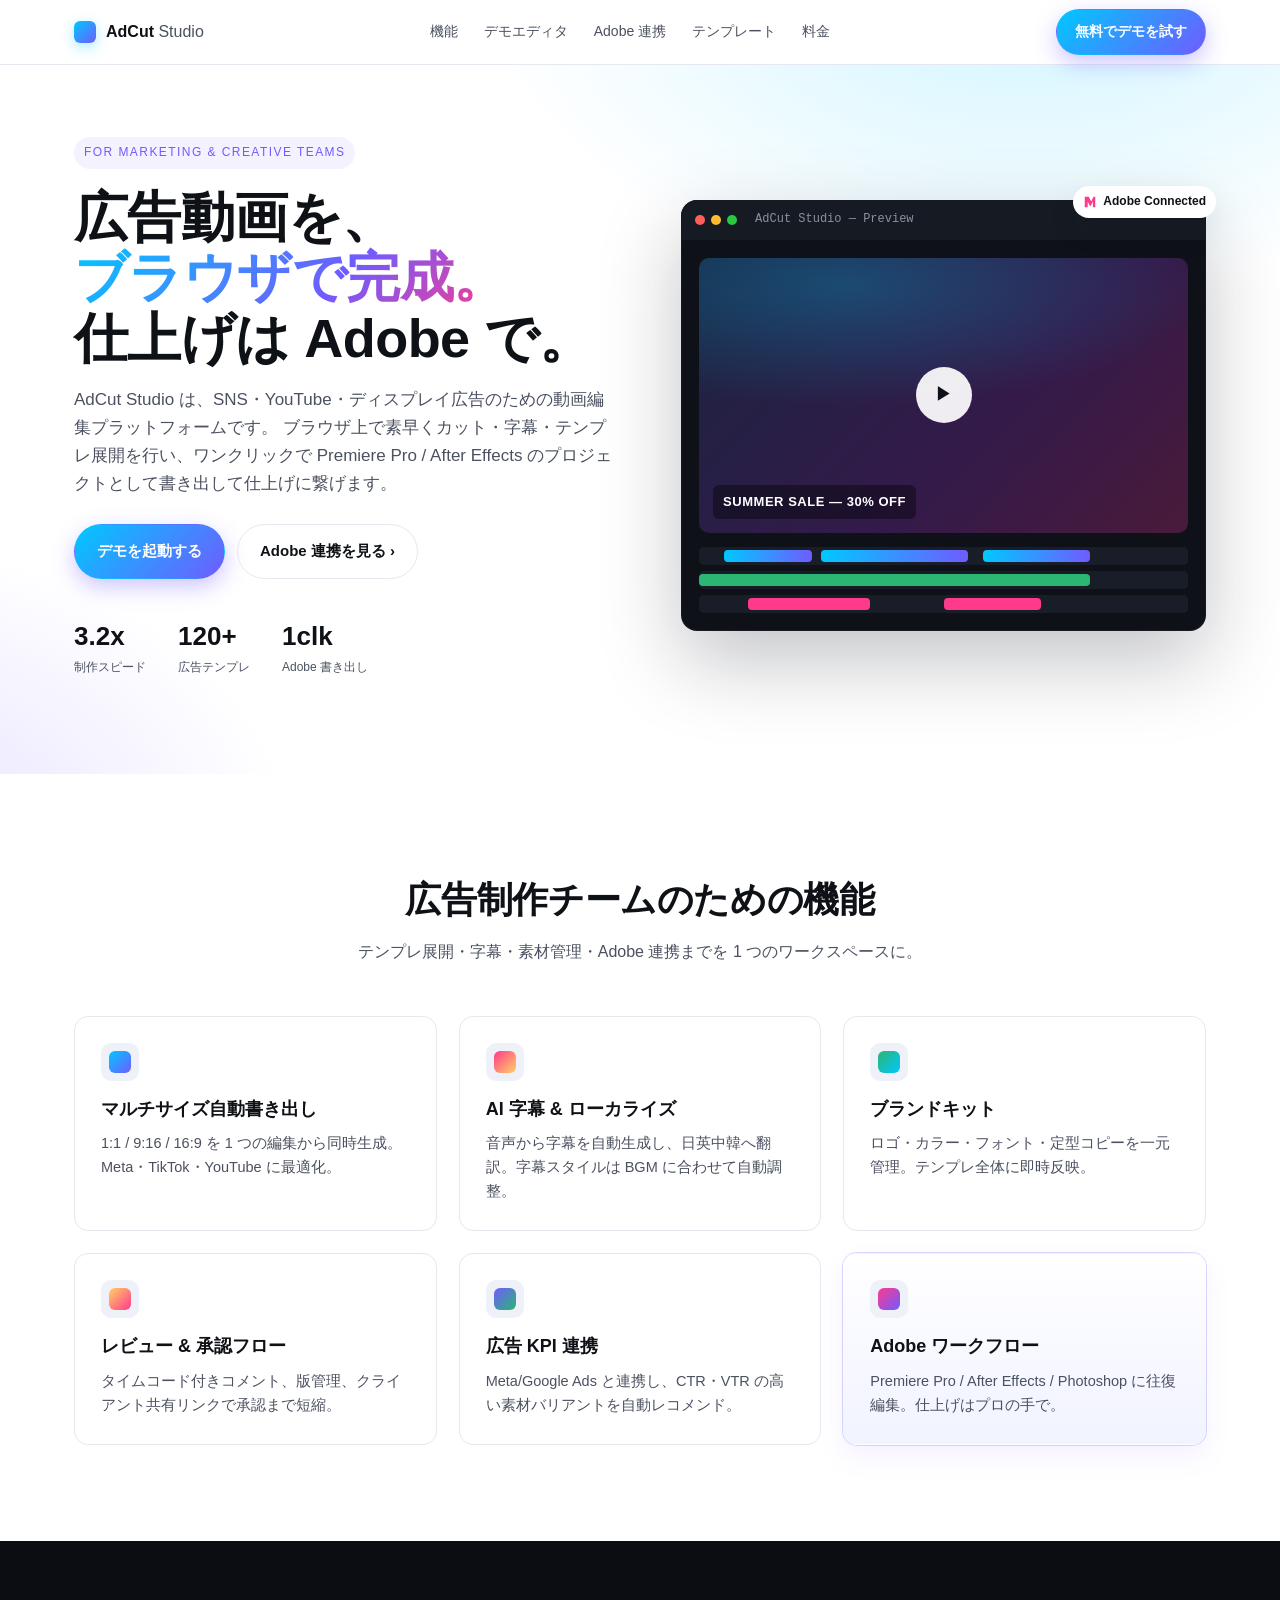
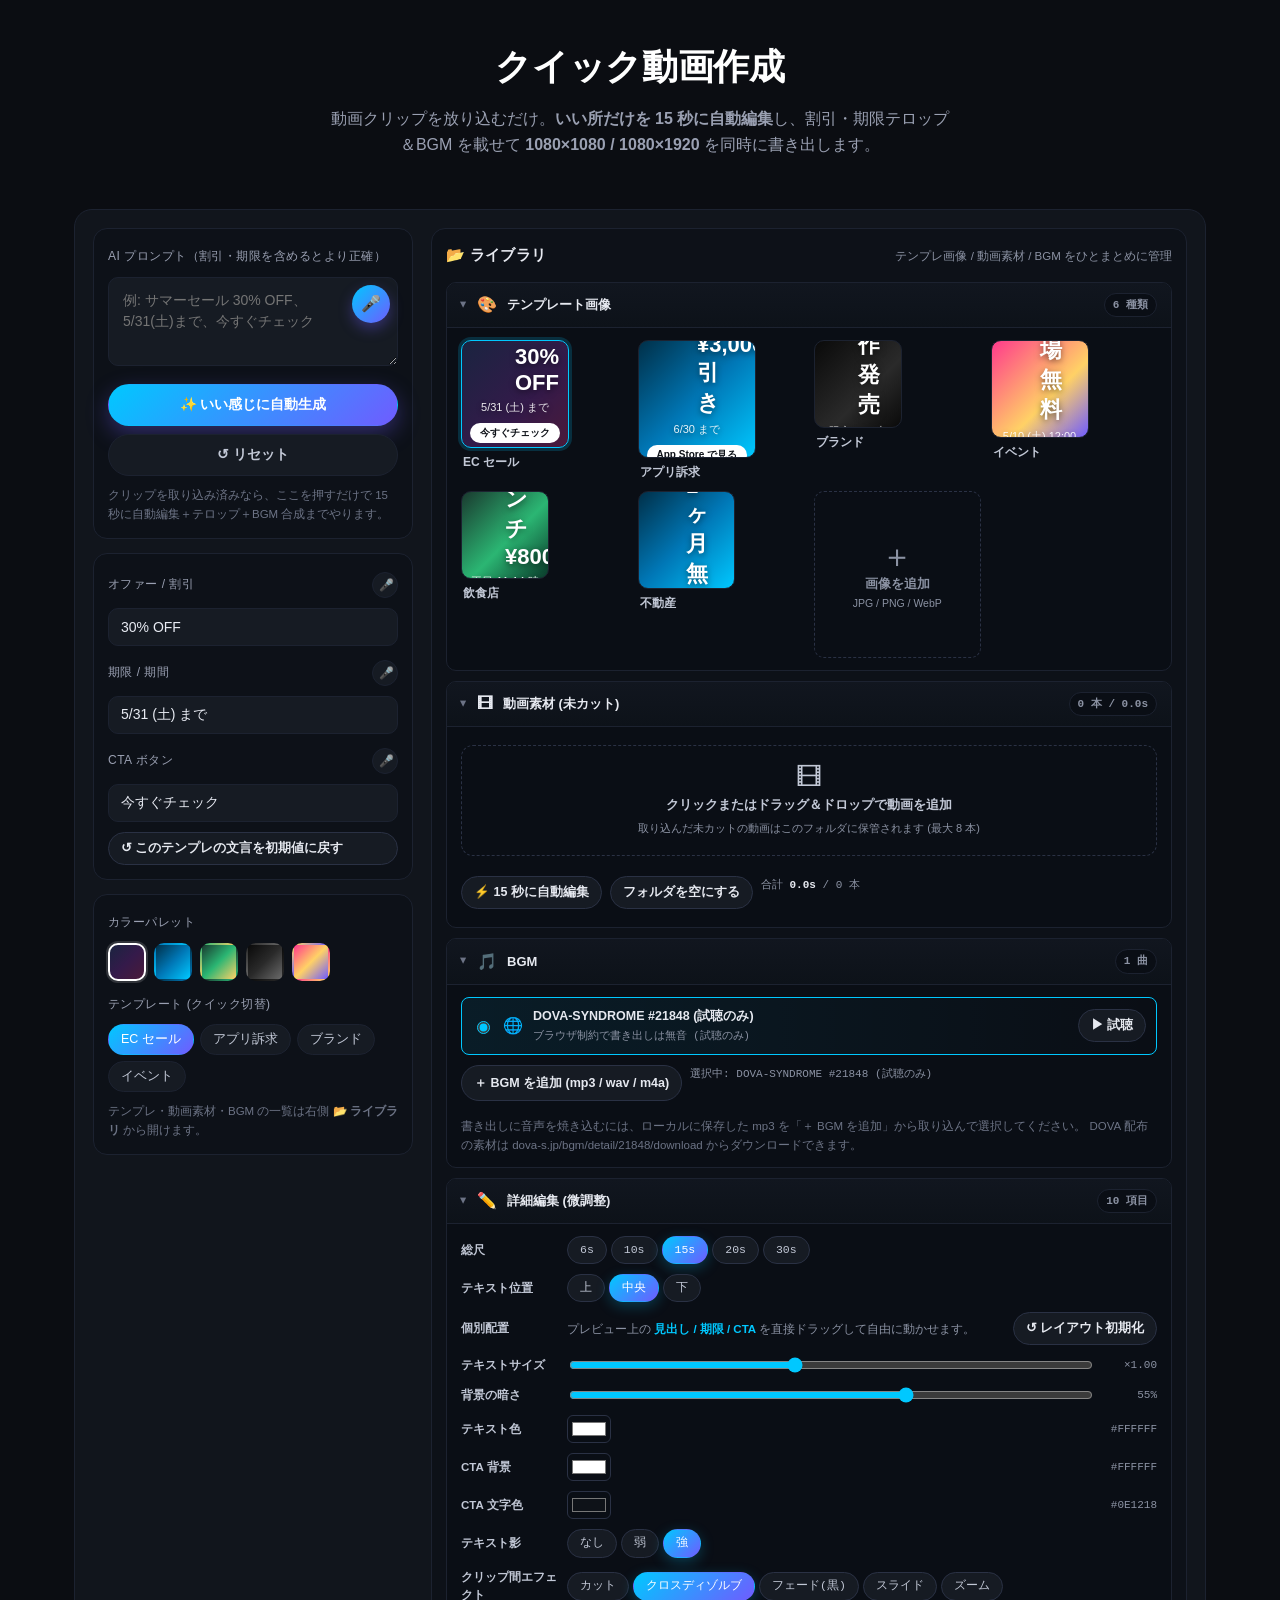
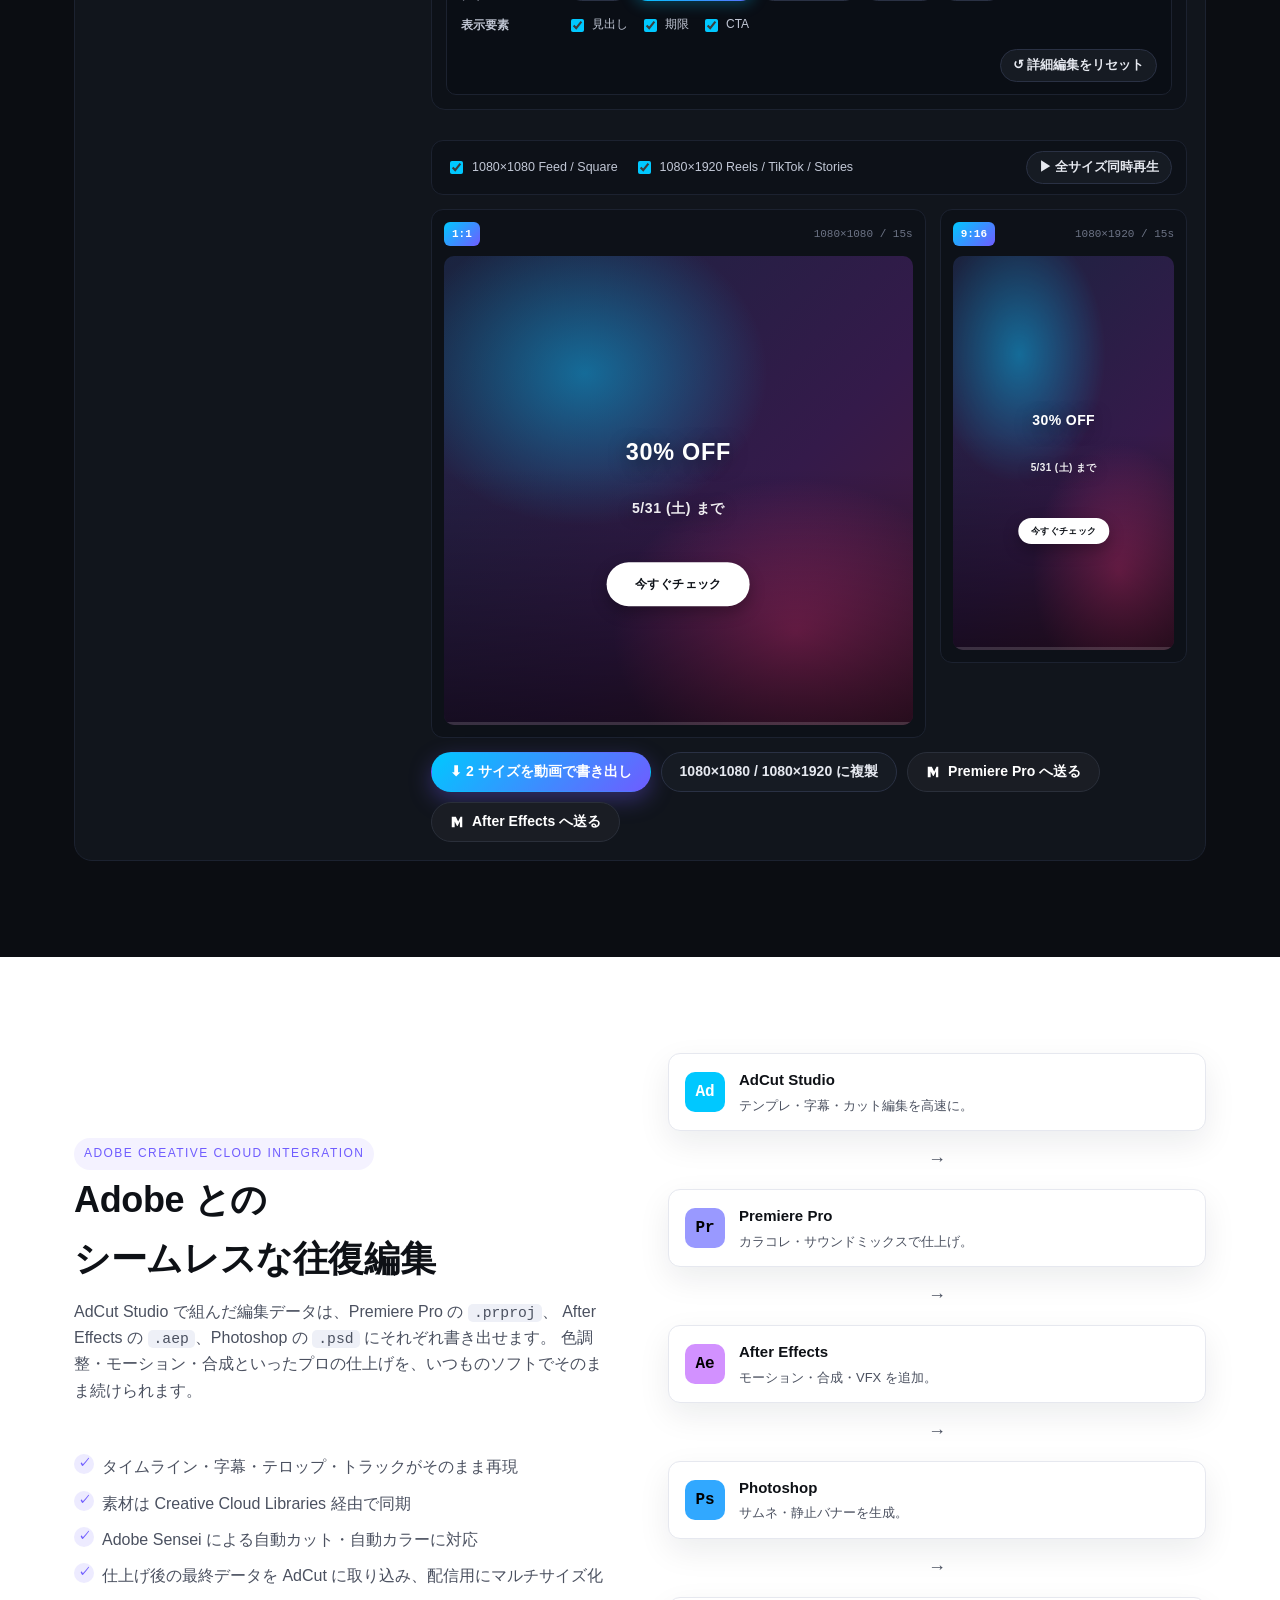
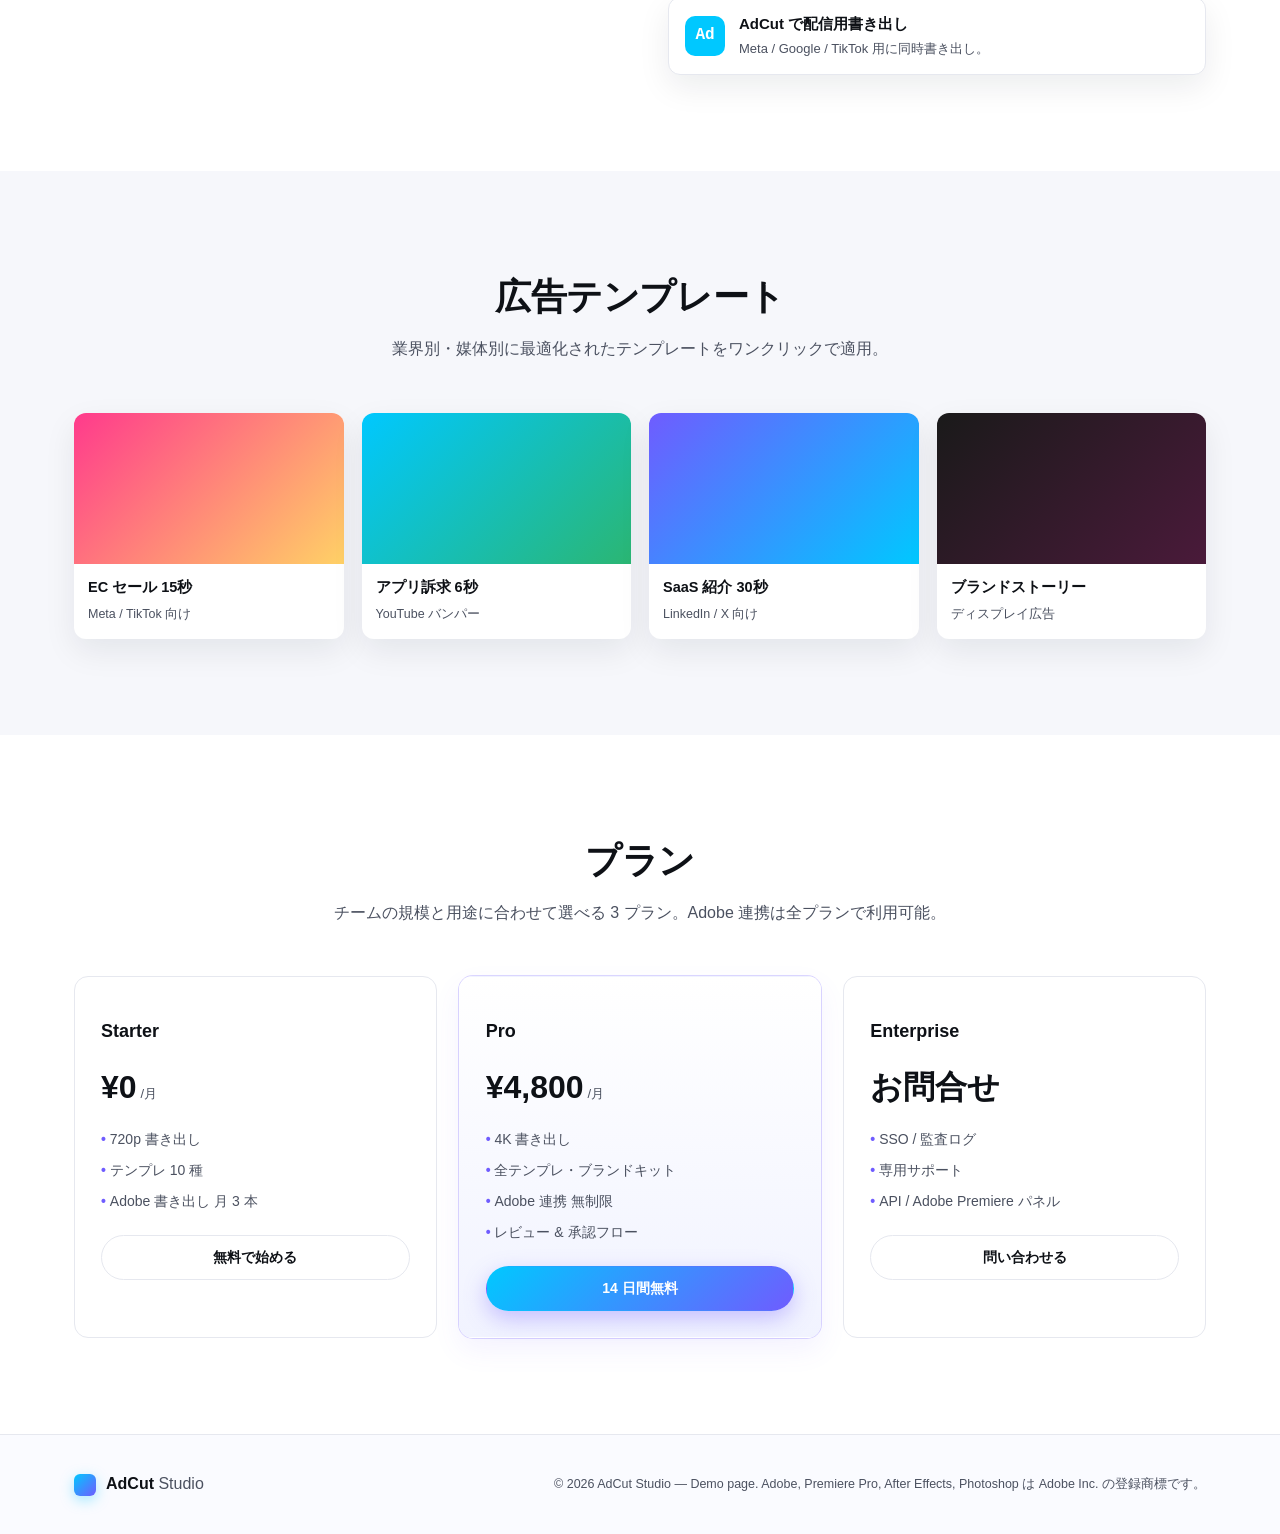
==== commit e08f15c5: "クロスディゾルブを追加 + テンプレ画像を最前面化 + 暗転回避 1) クリップ間エフェクトに「クロスディゾルブ」を追加し既定値に    - state.fine.transition の既定値を "" ====
--- a/index.html
+++ b/index.html
@@ -299,7 +299,8 @@
                 <label class="tune-label">クリップ間エフェクト</label>
                 <div class="tune-pills" id="tuneTransPills">
                   <button type="button" class="tune-pill" data-trans="cut">カット</button>
-                  <button type="button" class="tune-pill active" data-trans="fade">フェード</button>
+                  <button type="button" class="tune-pill active" data-trans="dissolve">クロスディゾルブ</button>
+                  <button type="button" class="tune-pill" data-trans="fade">フェード(黒)</button>
                   <button type="button" class="tune-pill" data-trans="slide">スライド</button>
                   <button type="button" class="tune-pill" data-trans="zoom">ズーム</button>
                 </div>
@@ -333,7 +334,8 @@
             <div class="ad-frame ratio-1-1">
               <div class="ad-bg"></div>
               <img class="ad-bg-image" alt="" />
-              <video class="ad-video" muted playsinline preload="auto"></video>
+              <video class="ad-video ad-video-a active" muted playsinline preload="auto"></video>
+              <video class="ad-video ad-video-b"        muted playsinline preload="auto"></video>
               <div class="ad-overlay"></div>
               <div class="ad-stack">
                 <div class="ad-headline">30% OFF</div>
@@ -348,7 +350,8 @@
             <div class="ad-frame ratio-9-16">
               <div class="ad-bg"></div>
               <img class="ad-bg-image" alt="" />
-              <video class="ad-video" muted playsinline preload="auto"></video>
+              <video class="ad-video ad-video-a active" muted playsinline preload="auto"></video>
+              <video class="ad-video ad-video-b"        muted playsinline preload="auto"></video>
               <div class="ad-overlay"></div>
               <div class="ad-stack">
                 <div class="ad-headline">30% OFF</div>
--- a/styles.css
+++ b/styles.css
@@ -624,15 +624,24 @@
 }
 .ad-bg-image {
   position: absolute; inset: 0; width: 100%; height: 100%;
-  object-fit: cover; z-index: 0; display: none;
+  object-fit: cover; z-index: 10; display: none;   /* always frontmost */
   pointer-events: none;
 }
 .ad-video {
   position: absolute; inset: 0; width: 100%; height: 100%;
   object-fit: cover; z-index: 1; background: transparent;
   display: block;
-}
+  opacity: 0;            /* hidden by default — only the active buffer shows */
+  pointer-events: none;
+}
+.ad-video.active { opacity: 1; }
 .ad-video:not([src]) { display: none; }
+
+/* "クロスディゾルブ" mode: smooth opacity crossfade triggered by .active swap.
+   Other modes (cut / fade / slide / zoom) keep their existing keyframe-based animations. */
+.ad-frame[data-trans="dissolve"] .ad-video {
+  transition: opacity 0.22s ease;
+}
 
 /* Inter-clip transition effects (live preview) */
 .ad-frame.is-transitioning .ad-video { will-change: transform, opacity; }
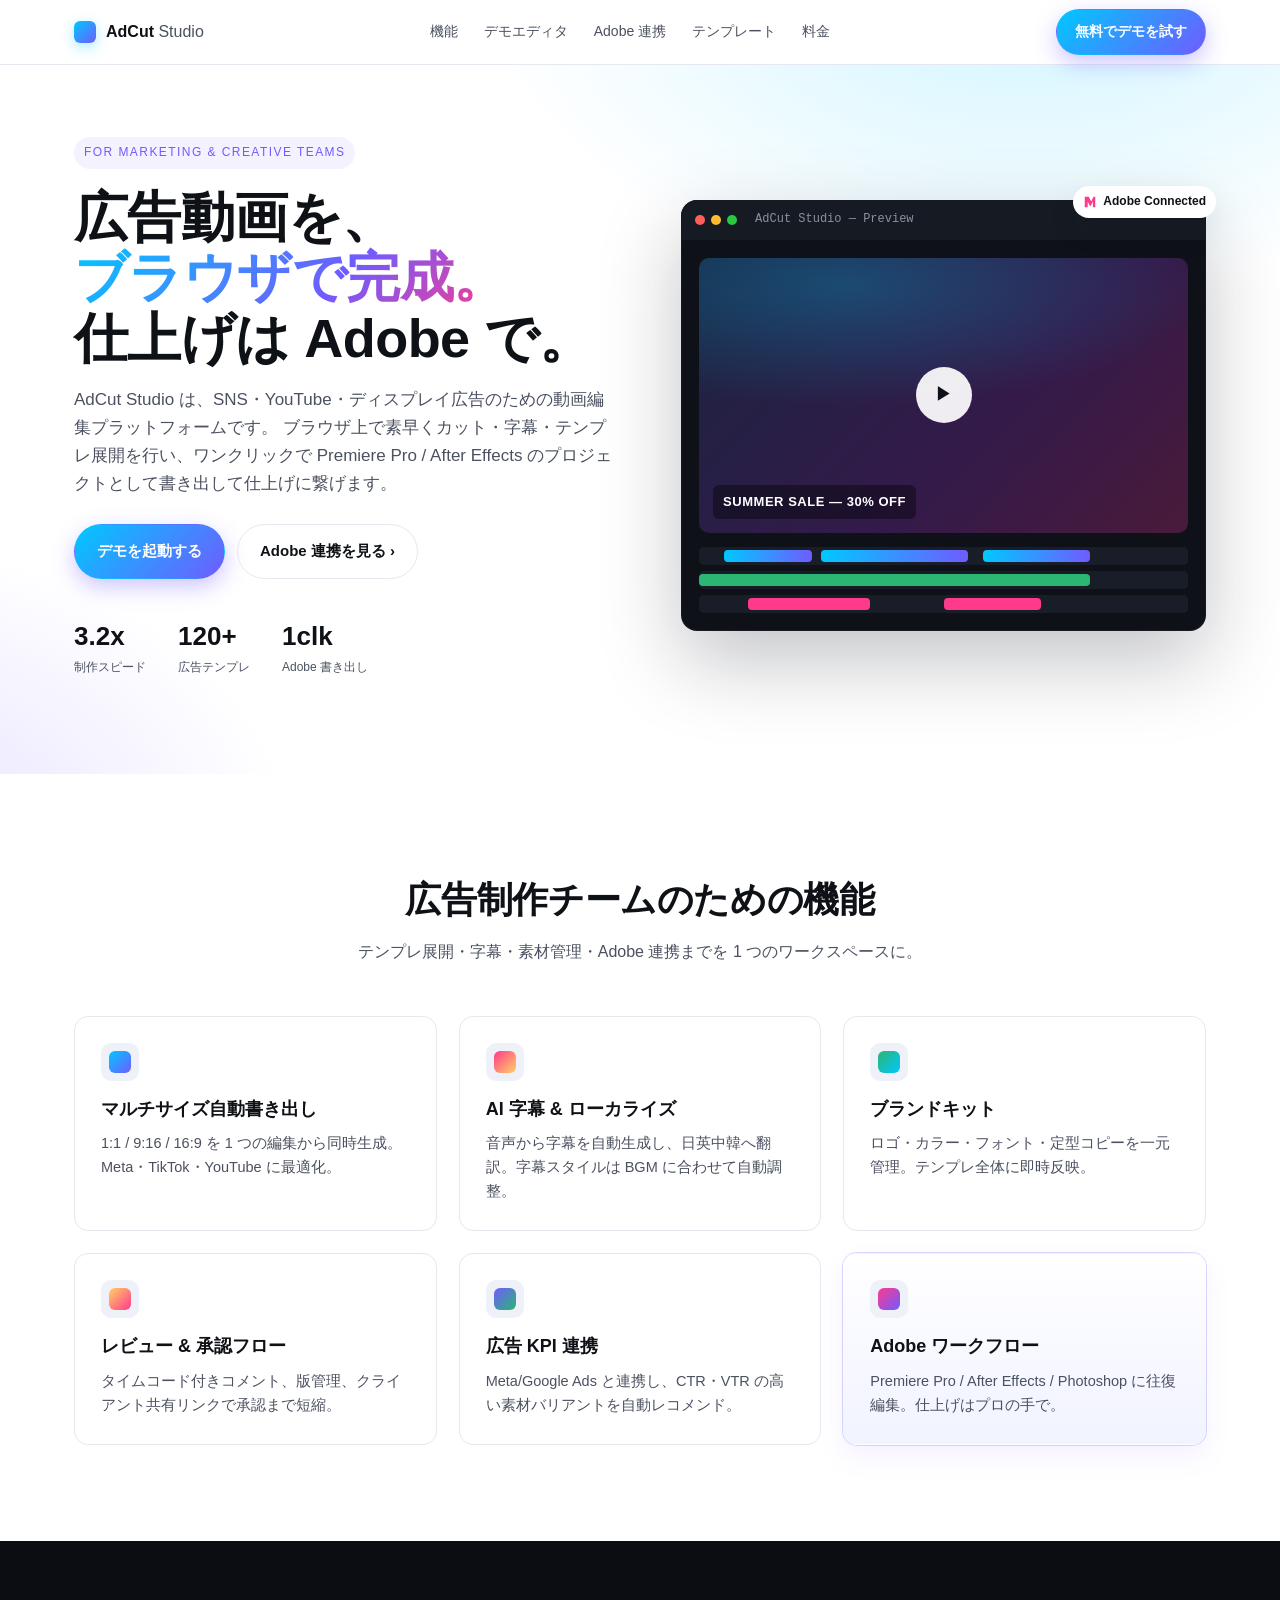
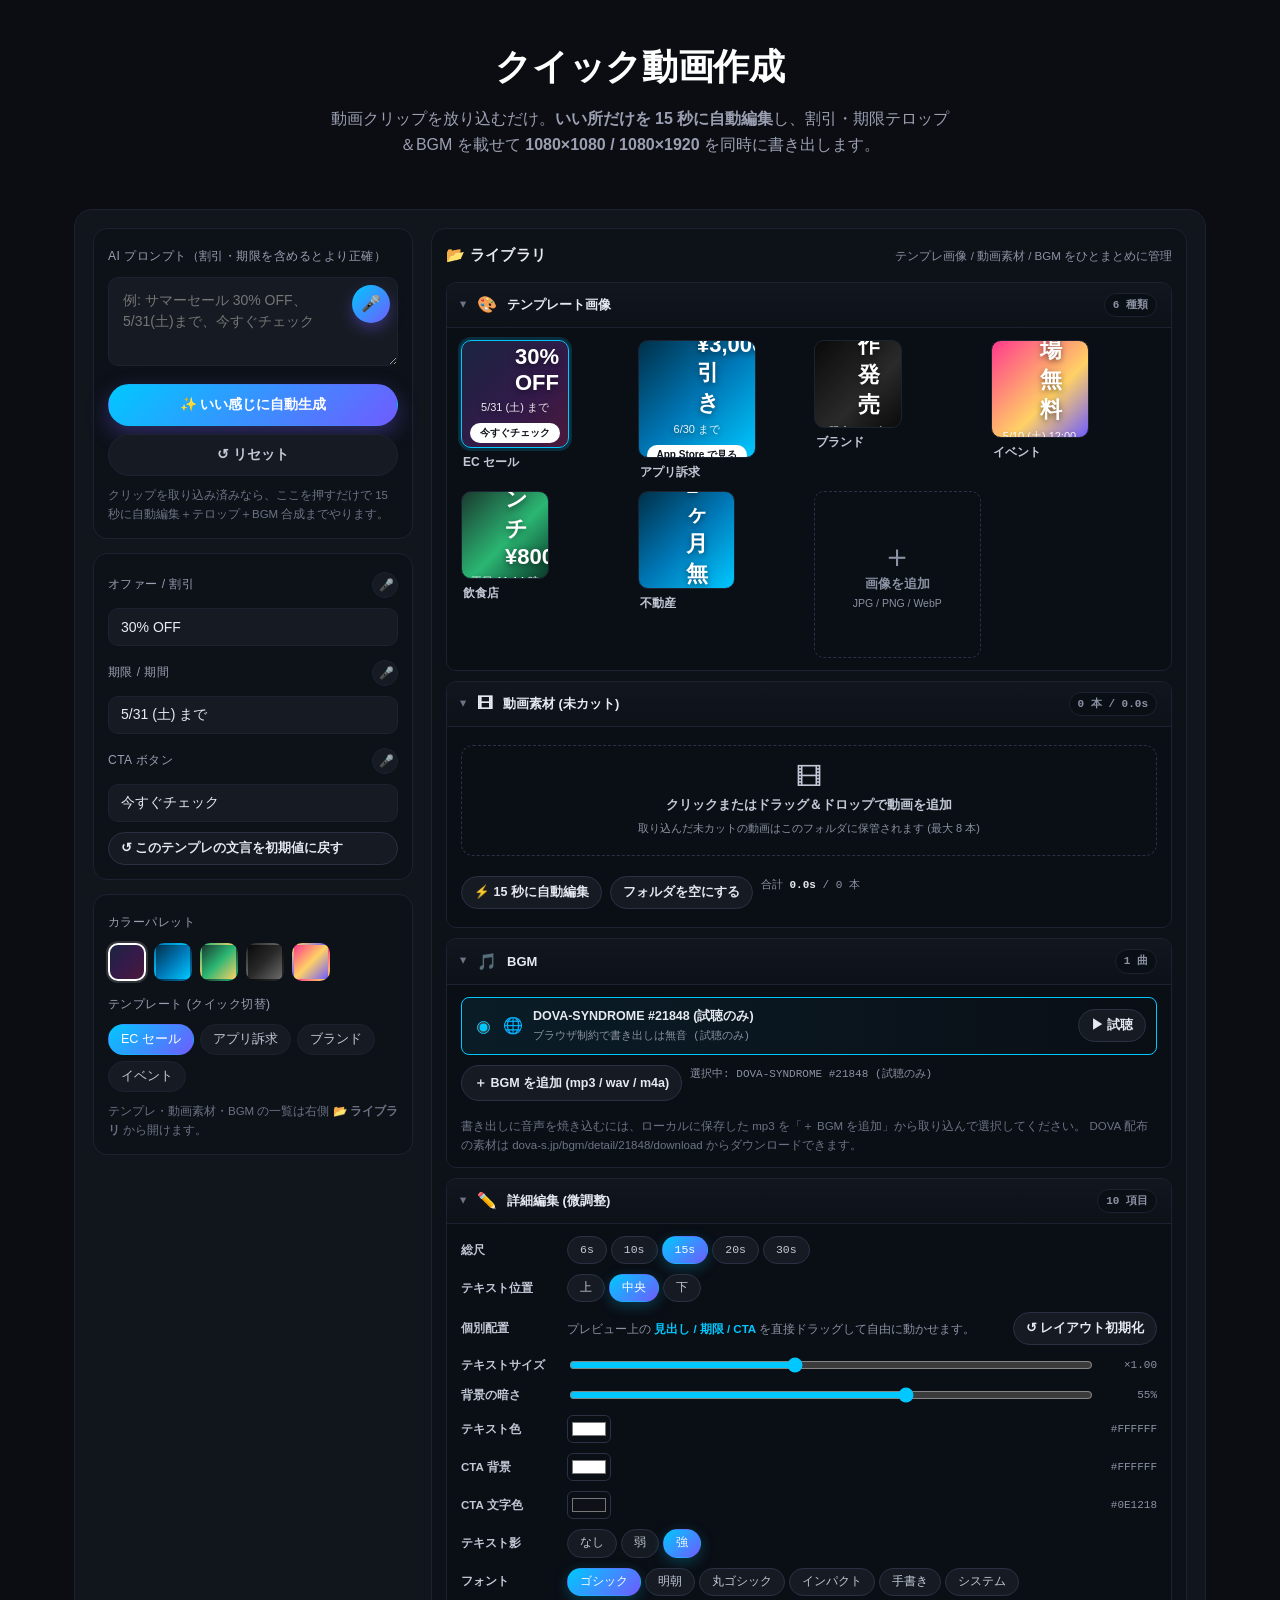
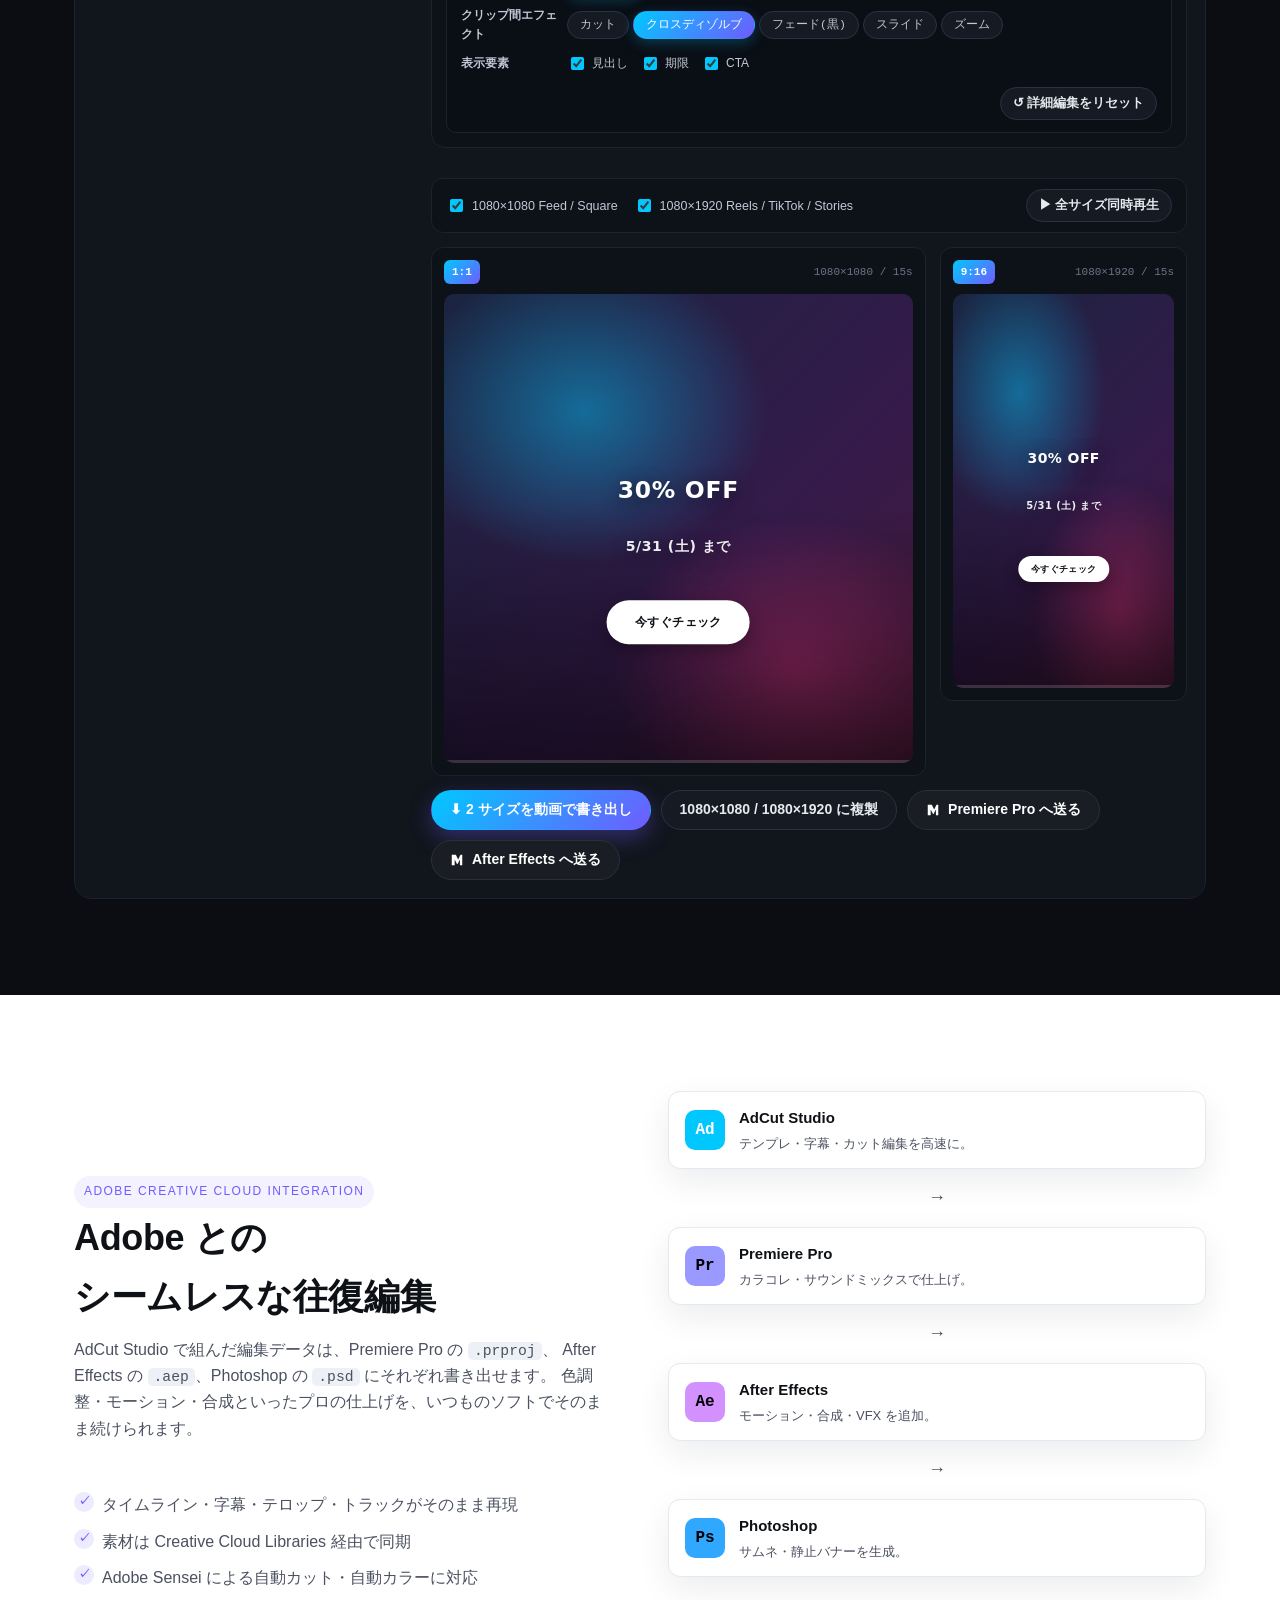
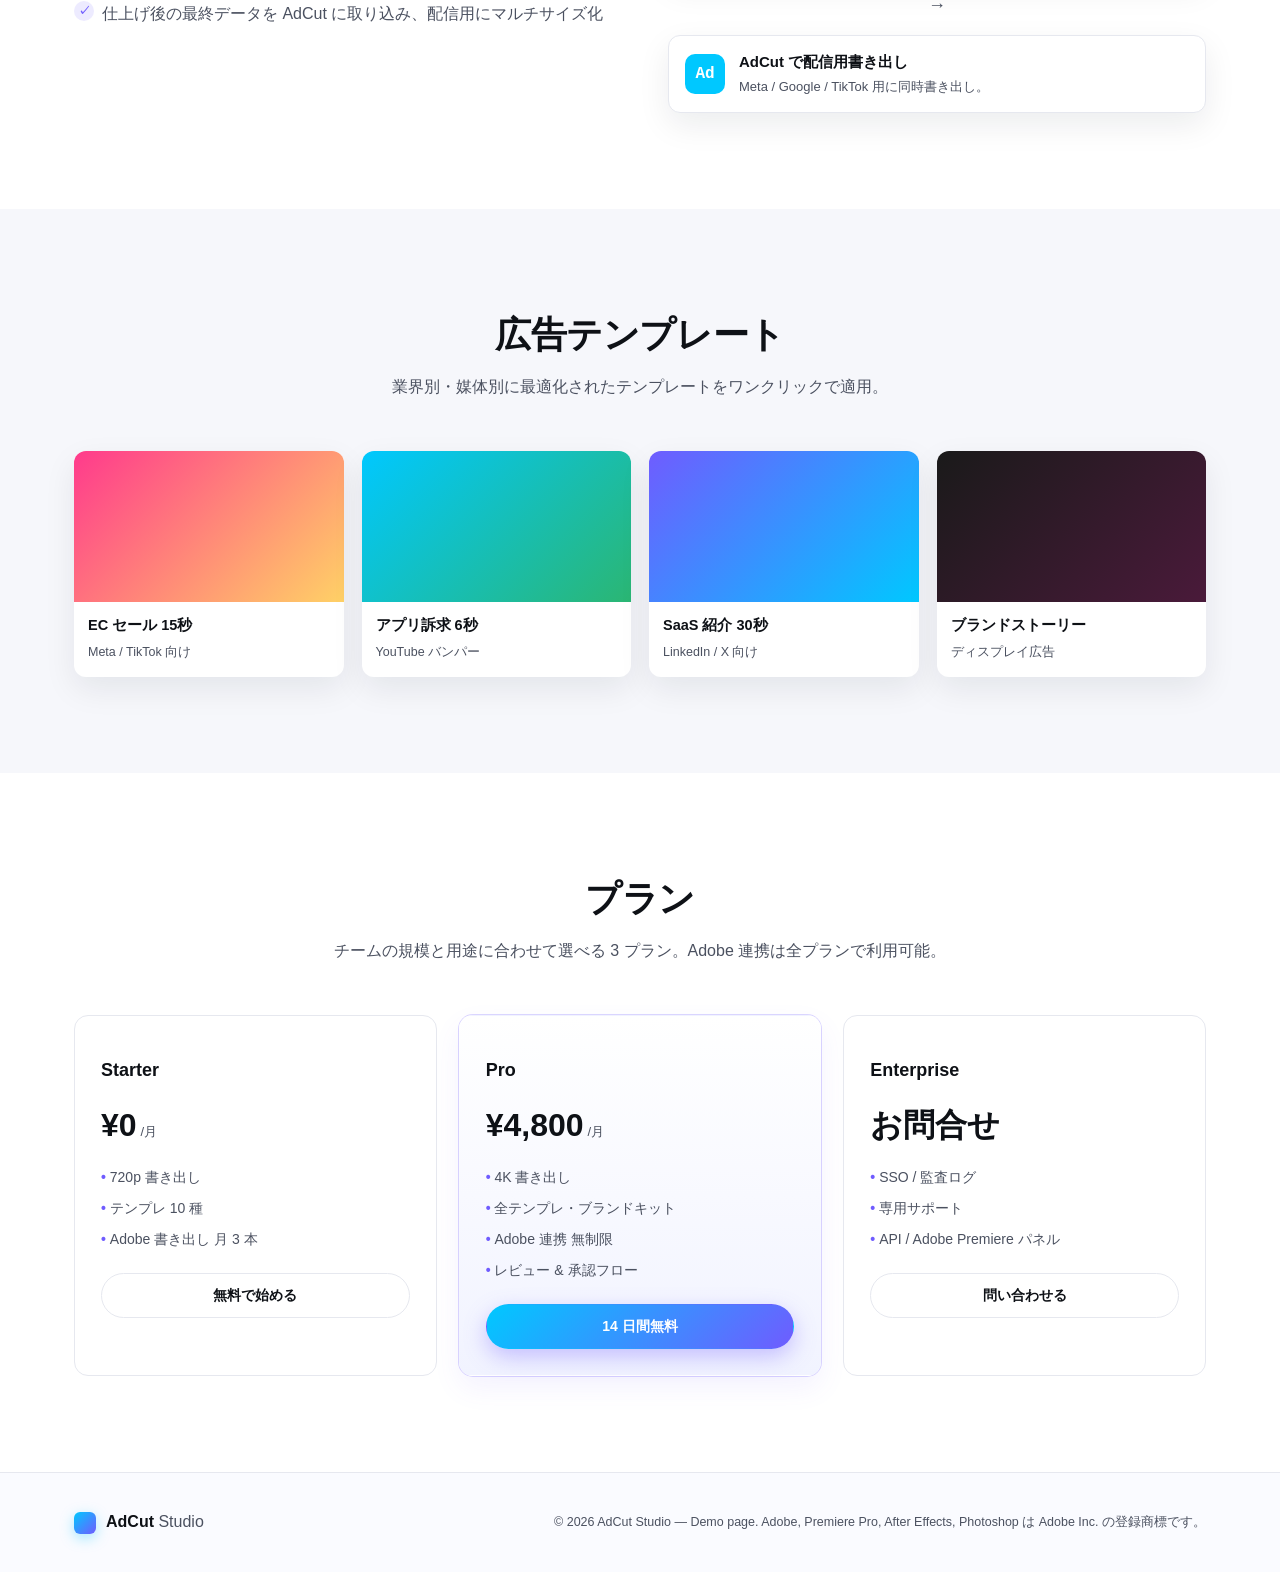
==== commit 3994df38: "クロスディゾルブを rAF 駆動の opacity ブレンドに修正 + フォント選択追加 1) クロスディゾルブが効かない問題の修正    - CSS の transition: opacity に頼" ====
--- a/index.html
+++ b/index.html
@@ -296,6 +296,17 @@
                 </div>
               </div>
               <div class="tune-row">
+                <label class="tune-label">フォント</label>
+                <div class="tune-pills" id="tuneFontPills">
+                  <button type="button" class="tune-pill active" data-font="gothic">ゴシック</button>
+                  <button type="button" class="tune-pill" data-font="mincho">明朝</button>
+                  <button type="button" class="tune-pill" data-font="maru">丸ゴシック</button>
+                  <button type="button" class="tune-pill" data-font="impact">インパクト</button>
+                  <button type="button" class="tune-pill" data-font="cursive">手書き</button>
+                  <button type="button" class="tune-pill" data-font="system">システム</button>
+                </div>
+              </div>
+              <div class="tune-row">
                 <label class="tune-label">クリップ間エフェクト</label>
                 <div class="tune-pills" id="tuneTransPills">
                   <button type="button" class="tune-pill" data-trans="cut">カット</button>
--- a/styles.css
+++ b/styles.css
@@ -636,12 +636,8 @@
 }
 .ad-video.active { opacity: 1; }
 .ad-video:not([src]) { display: none; }
-
-/* "クロスディゾルブ" mode: smooth opacity crossfade triggered by .active swap.
-   Other modes (cut / fade / slide / zoom) keep their existing keyframe-based animations. */
-.ad-frame[data-trans="dissolve"] .ad-video {
-  transition: opacity 0.22s ease;
-}
+/* dissolve is driven by JS rAF (inline opacity) — no CSS transition here
+   to avoid double-animation conflicts. */
 
 /* Inter-clip transition effects (live preview) */
 .ad-frame.is-transitioning .ad-video { will-change: transform, opacity; }
@@ -700,6 +696,7 @@
   cursor: grab;
   user-select: none;
   touch-action: none;
+  font-family: var(--font-stack, "Hiragino Sans","Yu Gothic","Noto Sans JP",system-ui,sans-serif);
 }
 .ad-headline:hover, .ad-subline:hover, .ad-cta:hover {
   outline: 1.5px dashed rgba(0,200,255,.8);
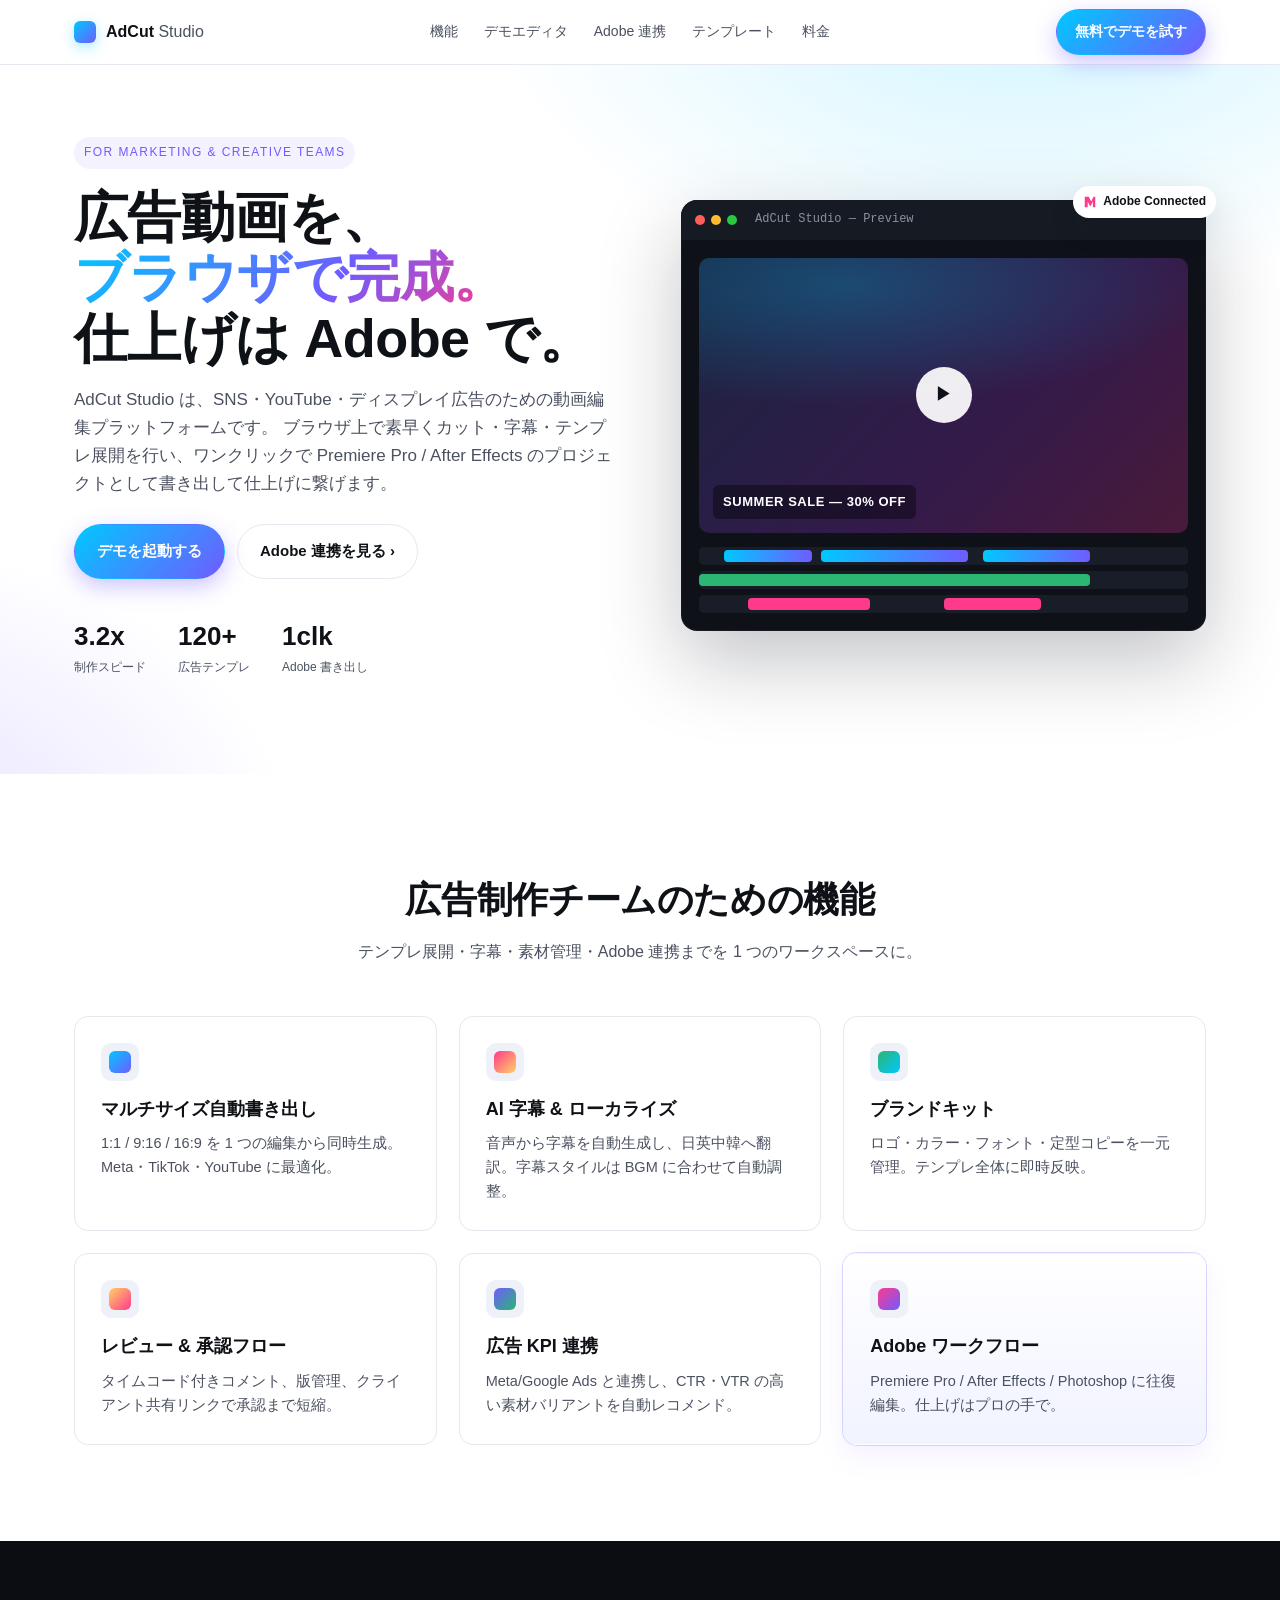
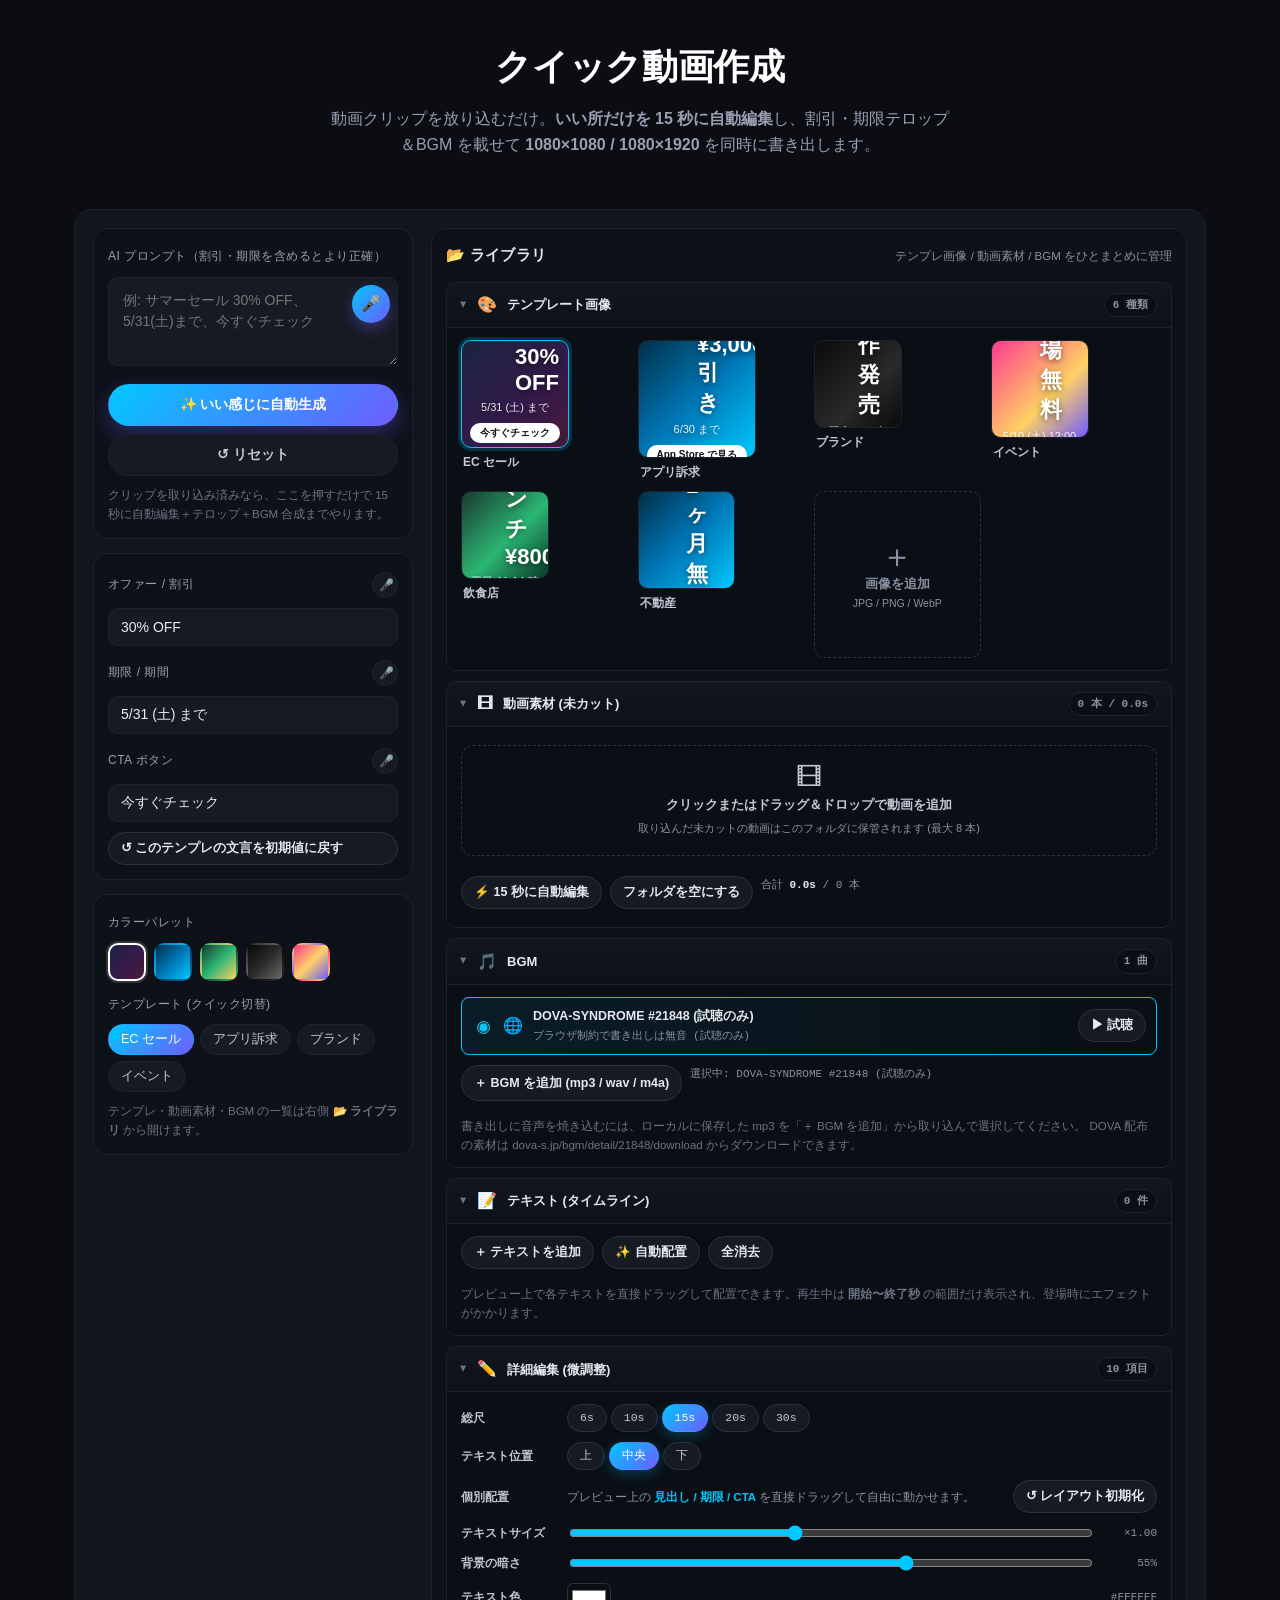
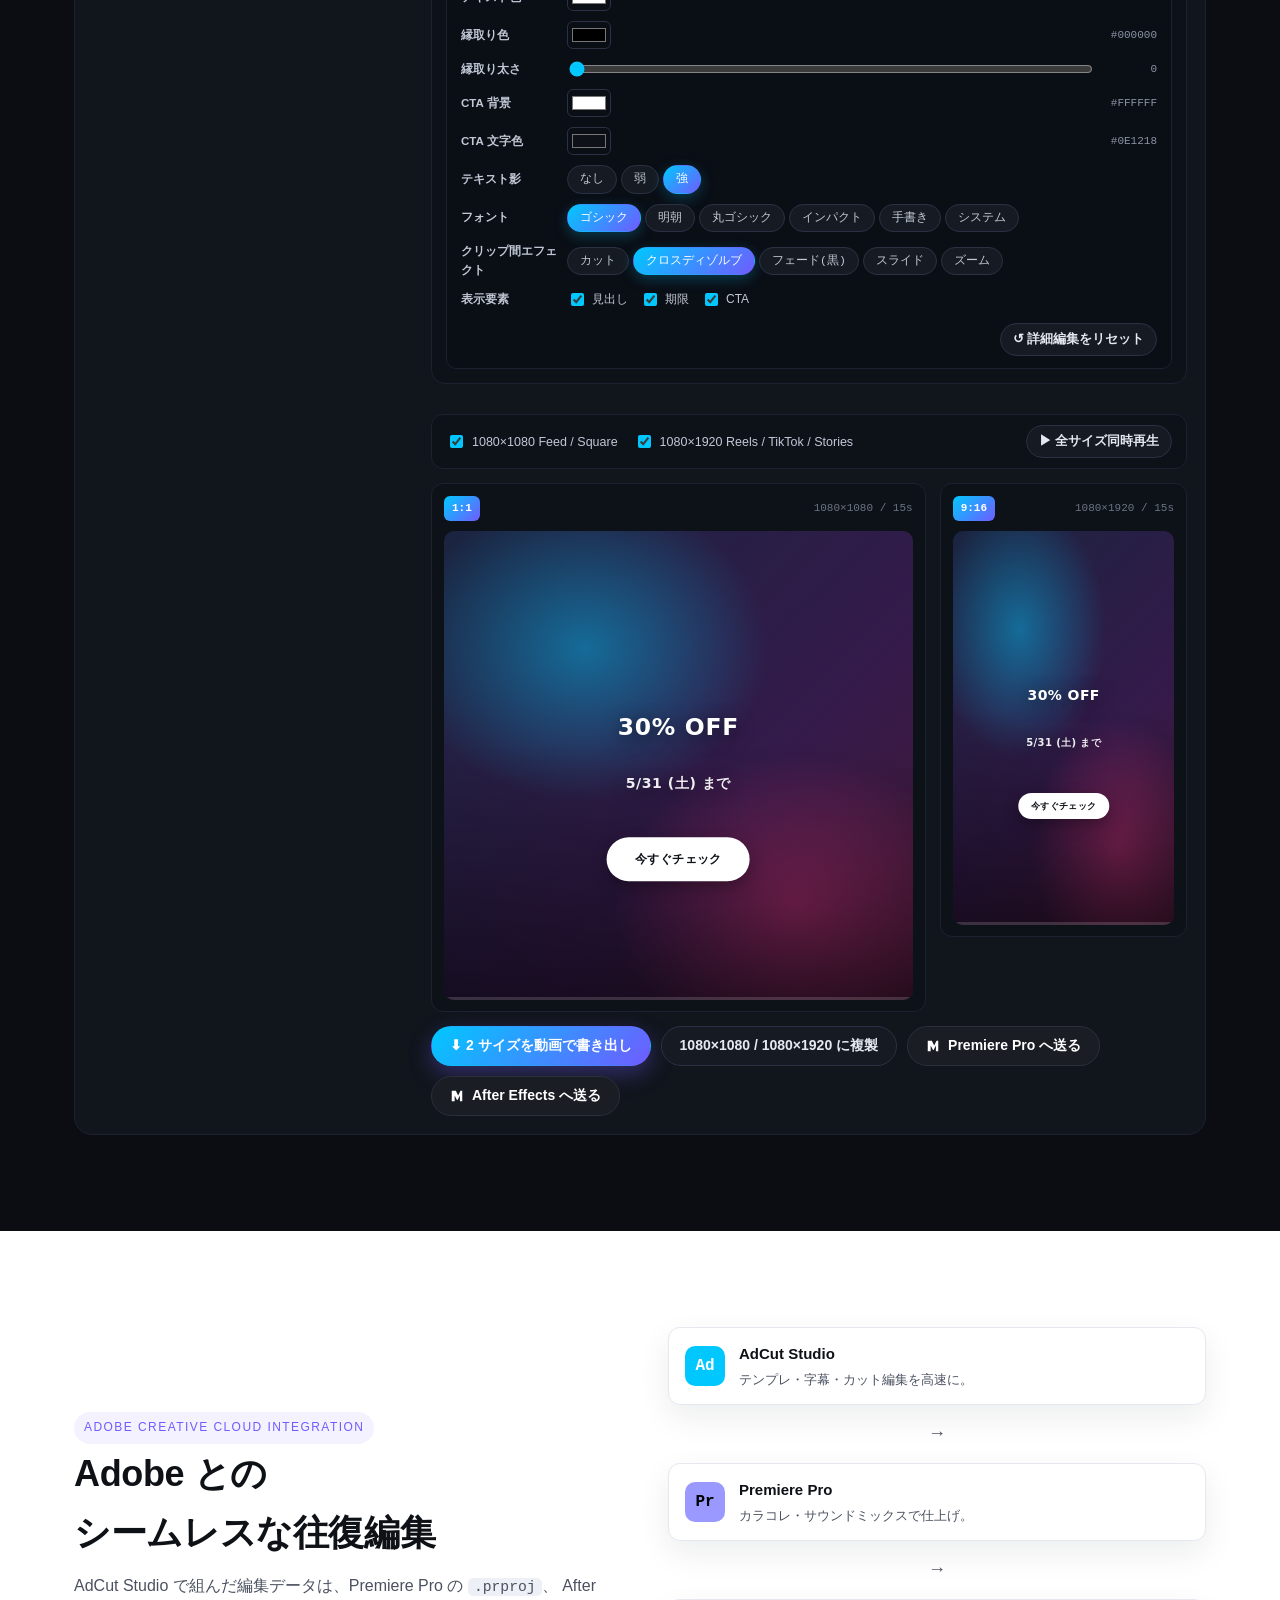
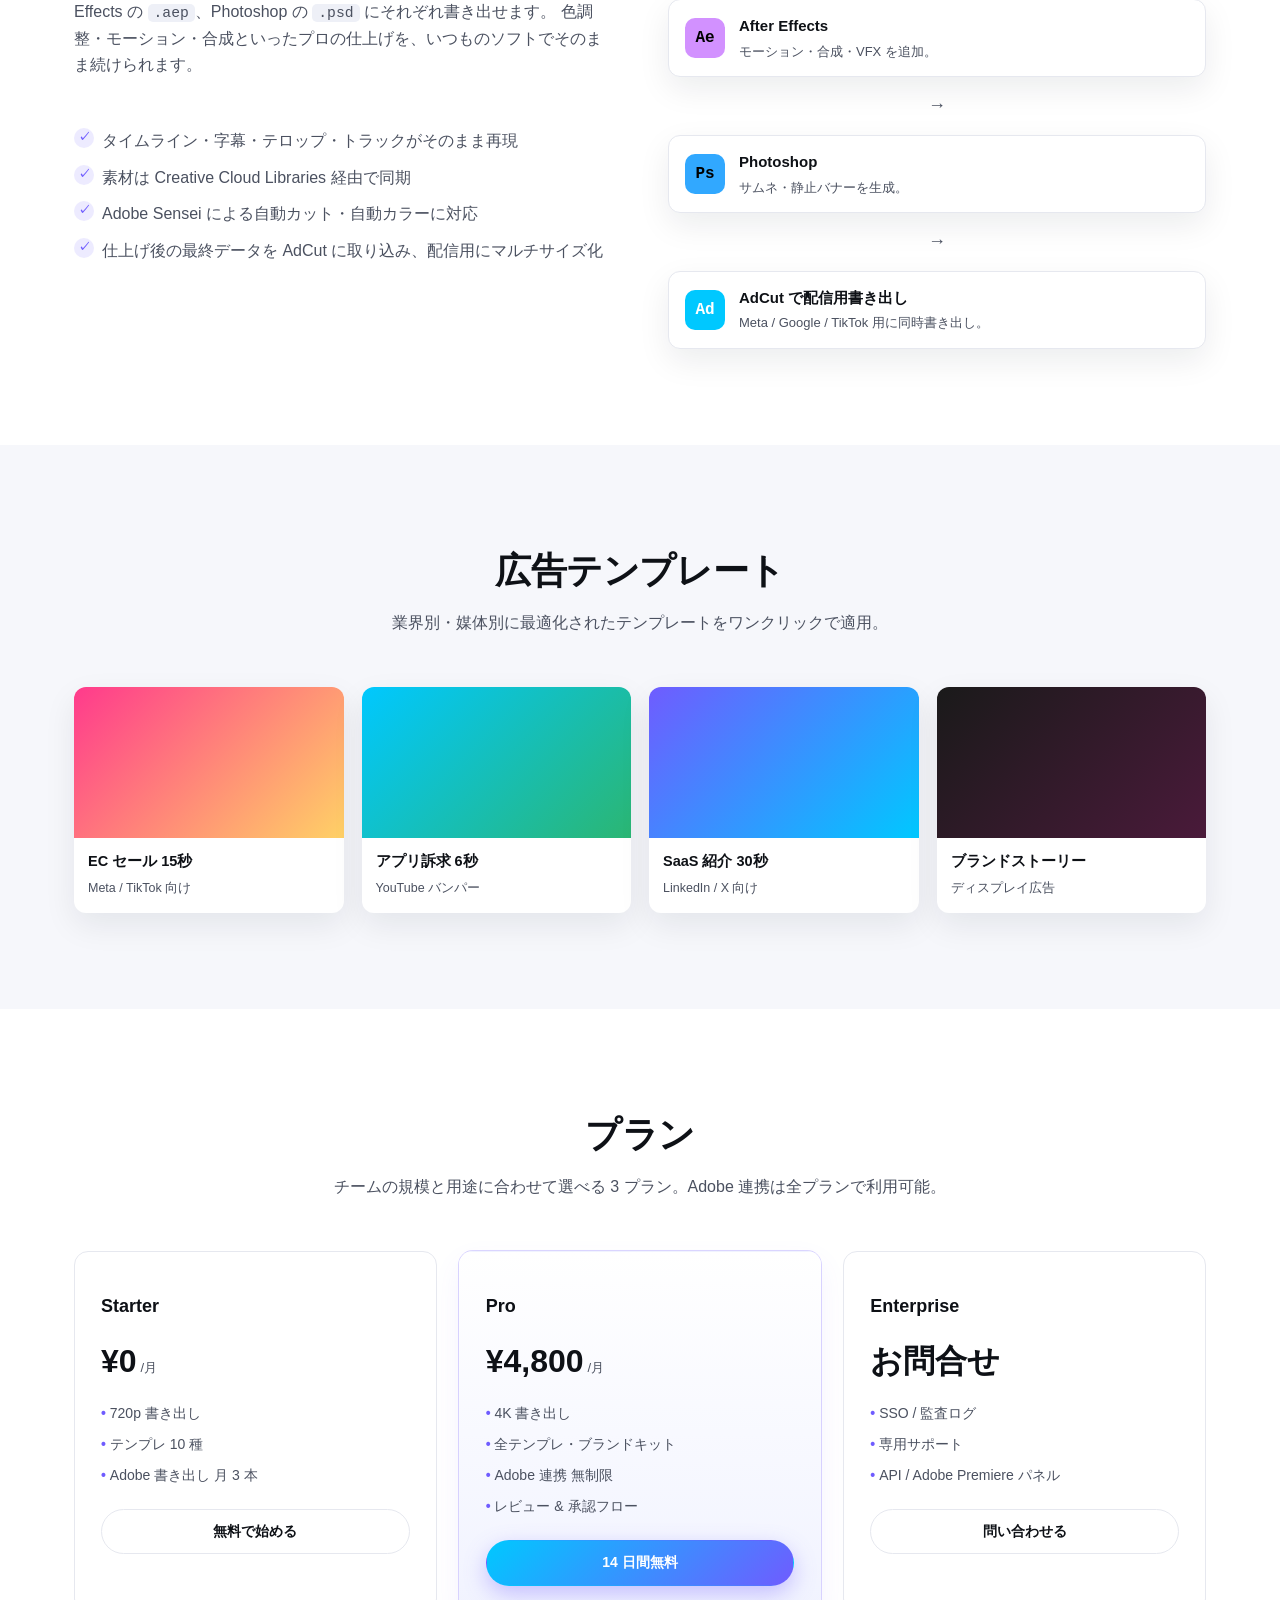
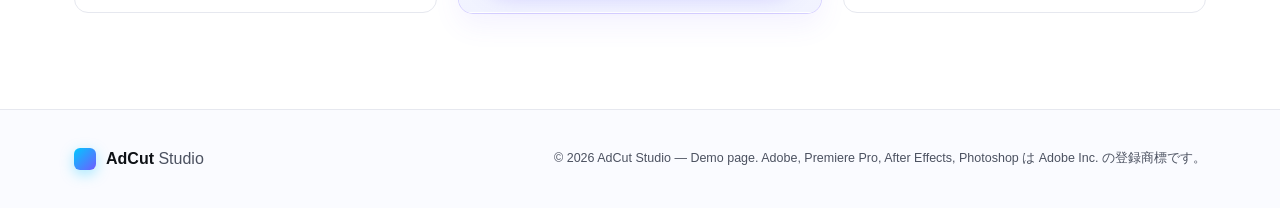
==== commit ef9d99f8: "タイムライン字幕 / 縁取り色 / 自動配置 を追加 1) ライブラリに「📝 テキスト (タイムライン)」フォルダ    - 任意のテキストを開始秒〜終了秒で複数配置可能    - 各テキストごとに色" ====
--- a/index.html
+++ b/index.html
@@ -232,6 +232,23 @@
               </p>
             </div>
           </details>
+          <details class="lib-folder" id="folderCaptions" open>
+            <summary>
+              <span class="folder-icon">📝</span>
+              <span class="folder-name">テキスト (タイムライン)</span>
+              <span class="folder-count" id="libCntCap">0 件</span>
+            </summary>
+            <div class="lib-folder-body">
+              <div class="caption-list" id="captionList"></div>
+              <div class="clip-actions">
+                <button class="btn btn-ghost btn-sm" id="captionAdd" type="button">＋ テキストを追加</button>
+                <button class="btn btn-ghost btn-sm" id="captionAutoGen" type="button">✨ 自動配置</button>
+                <button class="btn btn-ghost btn-sm" id="captionClear" type="button">全消去</button>
+              </div>
+              <p class="hint">プレビュー上で各テキストを直接ドラッグして配置できます。再生中は <strong>開始〜終了秒</strong> の範囲だけ表示され、登場時にエフェクトがかかります。</p>
+            </div>
+          </details>
+
           <details class="lib-folder" id="folderTune" open>
             <summary>
               <span class="folder-icon">✏️</span>
@@ -276,6 +293,16 @@
                 <label class="tune-label">テキスト色</label>
                 <input type="color" id="tuneTextColor" value="#ffffff" />
                 <span class="tune-val" id="tuneTextColorVal">#FFFFFF</span>
+              </div>
+              <div class="tune-row">
+                <label class="tune-label">縁取り色</label>
+                <input type="color" id="tuneStrokeColor" value="#000000" />
+                <span class="tune-val" id="tuneStrokeColorVal">#000000</span>
+              </div>
+              <div class="tune-row">
+                <label class="tune-label">縁取り太さ</label>
+                <input type="range" id="tuneStrokeW" min="0" max="8" step="0.5" value="0" />
+                <span class="tune-val" id="tuneStrokeWVal">0</span>
               </div>
               <div class="tune-row">
                 <label class="tune-label">CTA 背景</label>
--- a/styles.css
+++ b/styles.css
@@ -712,11 +712,17 @@
   font-weight: 900;
   font-size: calc(clamp(14px, 5cqw, 36px) * var(--text-scale, 1));
   letter-spacing: .03em; line-height: 1.1;
+  -webkit-text-stroke: calc(var(--stroke-w, 0) * 1px) var(--stroke-color, transparent);
+          text-stroke: calc(var(--stroke-w, 0) * 1px) var(--stroke-color, transparent);
+  paint-order: stroke fill;
 }
 .ad-subline {
   left: var(--s-x, 50%); top: var(--s-y, 54%);
   font-weight: 600; opacity: .92; letter-spacing: .04em;
   font-size: calc(clamp(10px, 3cqw, 18px) * var(--text-scale, 1));
+  -webkit-text-stroke: calc(var(--stroke-w, 0) * 0.7px) var(--stroke-color, transparent);
+          text-stroke: calc(var(--stroke-w, 0) * 0.7px) var(--stroke-color, transparent);
+  paint-order: stroke fill;
 }
 .ad-cta {
   left: var(--c-x, 50%); top: var(--c-y, 70%);
@@ -726,6 +732,74 @@
   box-shadow: 0 6px 16px rgba(0,0,0,.3);
   white-space: nowrap;
 }
+
+/* Time-bound caption overlays */
+.ad-caption {
+  position: absolute;
+  transform: translate(-50%, -50%);
+  text-align: center;
+  font-weight: 700;
+  letter-spacing: .03em;
+  white-space: pre;
+  cursor: grab; user-select: none; touch-action: none;
+  pointer-events: auto;
+  paint-order: stroke fill;
+  z-index: 4;       /* above text stack but below template image (z:10) */
+}
+.ad-caption:hover {
+  outline: 1.5px dashed rgba(0,200,255,.8);
+  outline-offset: 4px;
+}
+.ad-caption.dragging {
+  cursor: grabbing;
+  outline: 2px solid #00c8ff;
+  outline-offset: 4px;
+}
+
+/* Sidebar caption list */
+.caption-list {
+  display: flex; flex-direction: column; gap: 8px;
+  max-height: 360px; overflow-y: auto;
+}
+.caption-list:empty { display: none; }
+.caption-row {
+  display: grid; gap: 6px;
+  padding: 8px;
+  background: #0d1219; border: 1px solid #1c2230; border-radius: 10px;
+}
+.caption-row .cap-line { display: flex; align-items: center; gap: 6px; flex-wrap: wrap; }
+.caption-row .cap-line-1 { gap: 8px; }
+.caption-row .cap-text {
+  flex: 1; min-width: 0;
+  background: #0a0e15; color: #e6e9f0;
+  border: 1px solid #2a3144; border-radius: 6px;
+  padding: 6px 8px; font-size: 12.5px;
+}
+.caption-row .cap-del {
+  width: 26px; height: 26px; border-radius: 50%;
+  border: 1px solid #2a3144; background: #0a0e15; color: #c2c8d6;
+  cursor: pointer; font-size: 14px; line-height: 1;
+}
+.caption-row .cap-del:hover { background: #ff3a8c; border-color: #ff3a8c; color: #fff; }
+.caption-row label {
+  display: inline-flex; align-items: center; gap: 4px;
+  font-family: var(--mono); font-size: 10.5px; color: #8b92a3;
+}
+.caption-row .cap-line input[type="number"] {
+  width: 56px; background: #0a0e15; color: #e6e9f0;
+  border: 1px solid #2a3144; border-radius: 6px; padding: 4px 6px; font-size: 11.5px;
+}
+.caption-row .cap-line select {
+  background: #0a0e15; color: #e6e9f0;
+  border: 1px solid #2a3144; border-radius: 6px; padding: 4px 6px; font-size: 11.5px;
+}
+.caption-row input[type="color"] {
+  width: 28px; height: 22px;
+  border: 1px solid #2a3144; border-radius: 5px;
+  background: #0a0e15; cursor: pointer; padding: 1px;
+}
+.caption-row input[type="range"] { accent-color: #00c8ff; width: 88px; }
+.cap-color-wrap { white-space: nowrap; }
 /* shadow strength via .ad-frame[data-shadow] */
 .ad-frame[data-shadow="strong"] .ad-headline,
 .ad-frame[data-shadow="strong"] .ad-subline { text-shadow: 0 4px 18px rgba(0,0,0,.55); }
